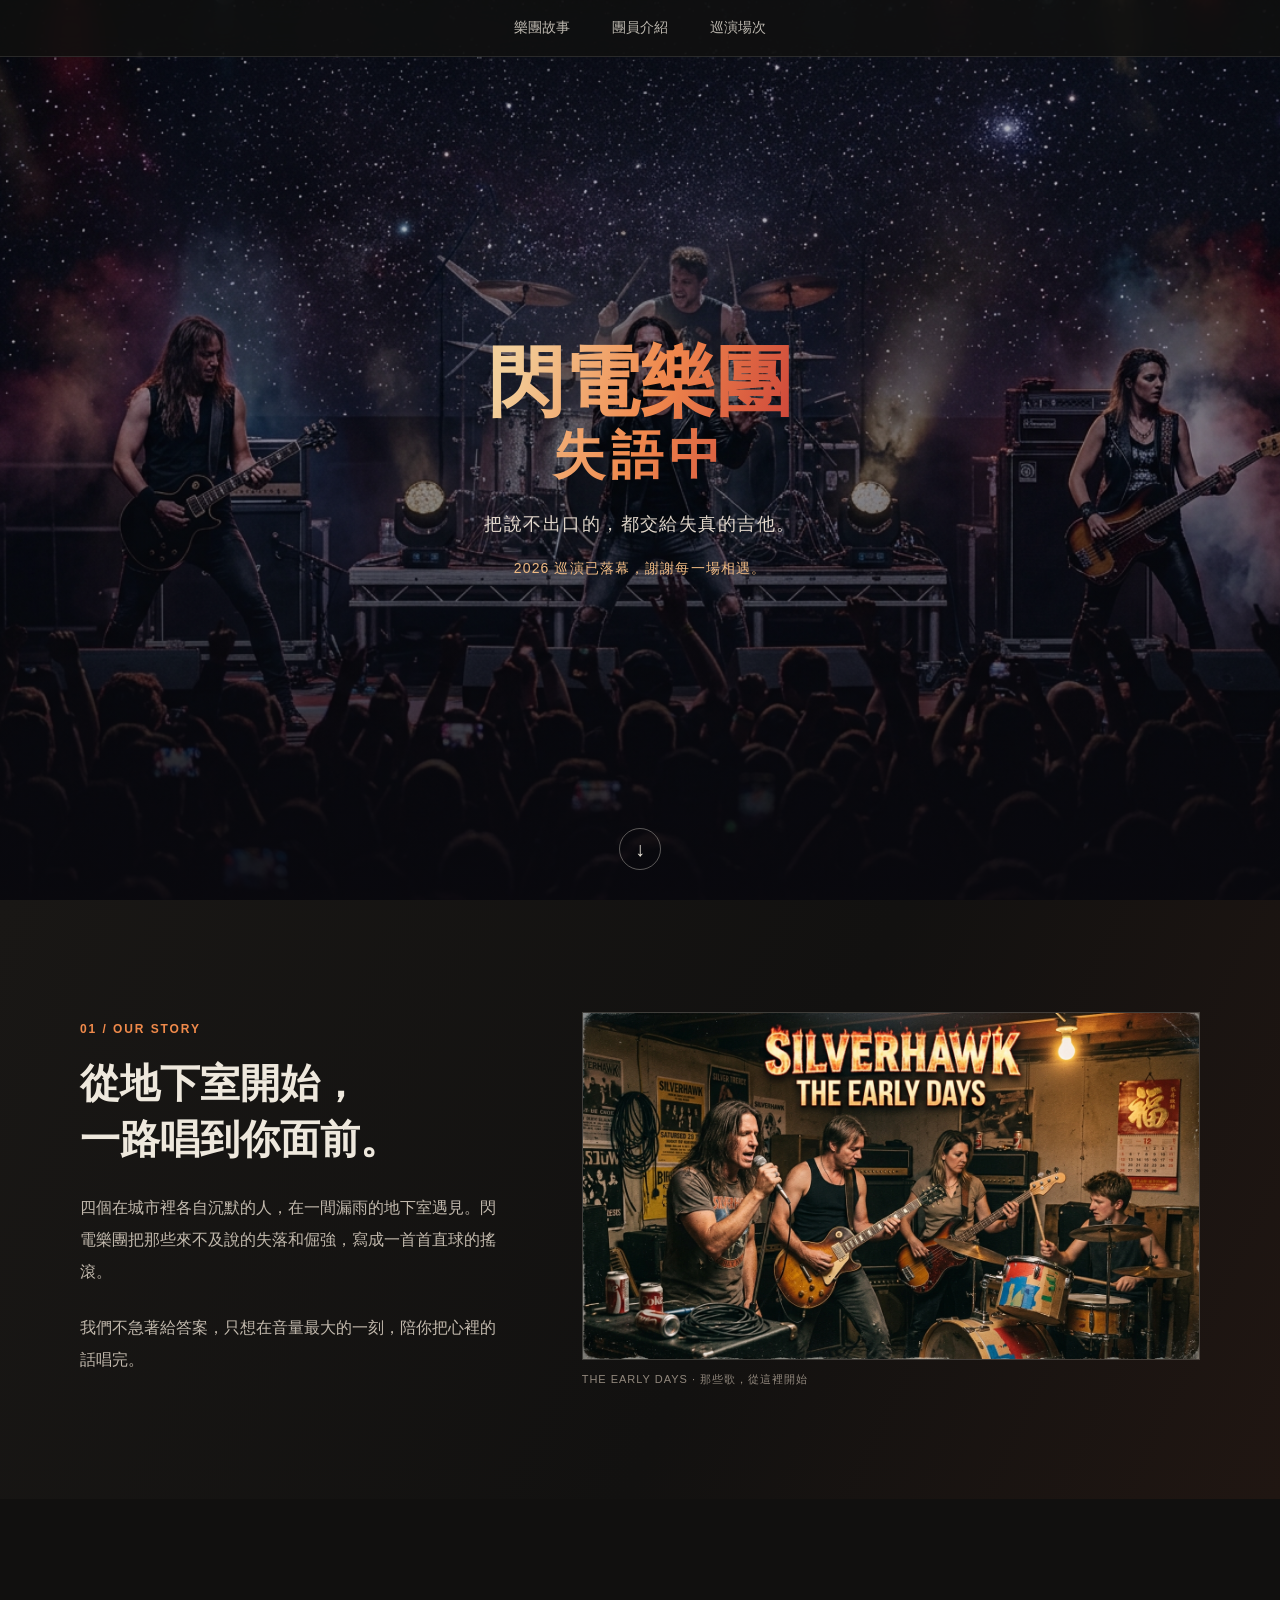
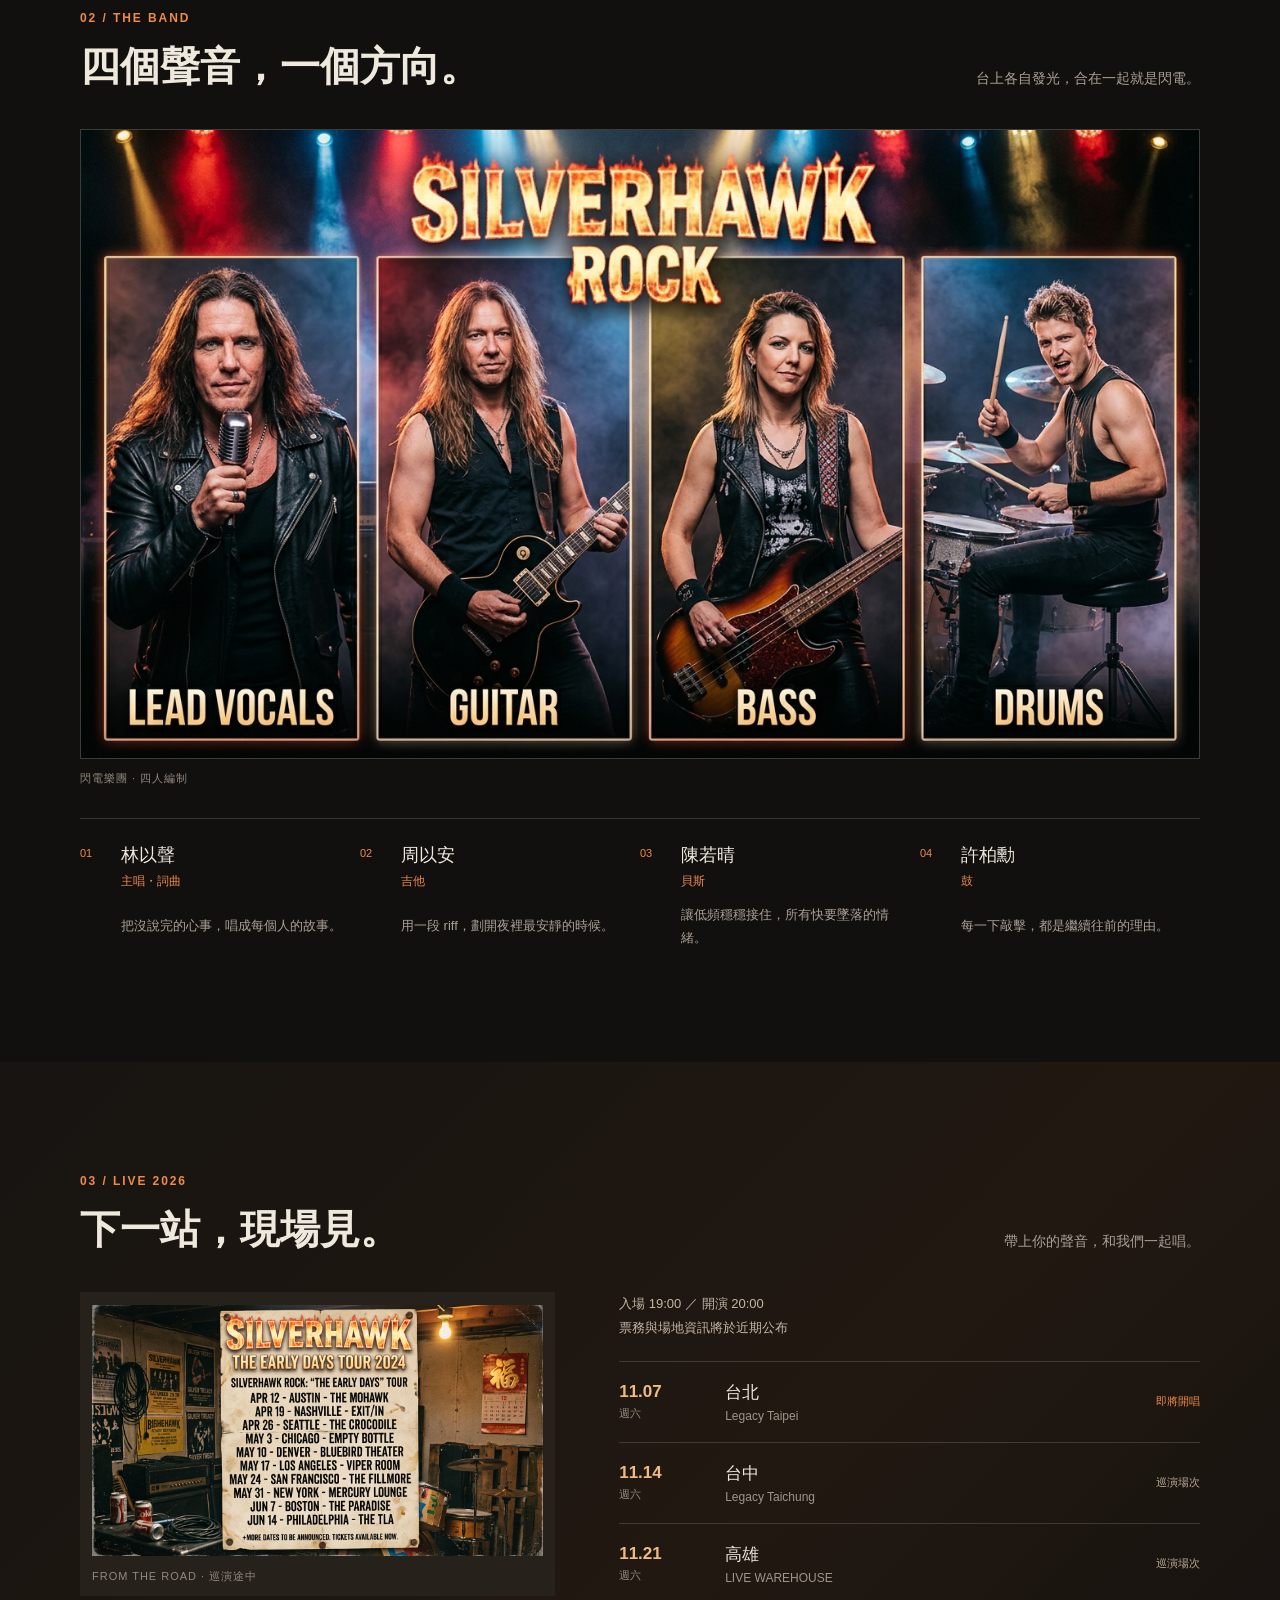
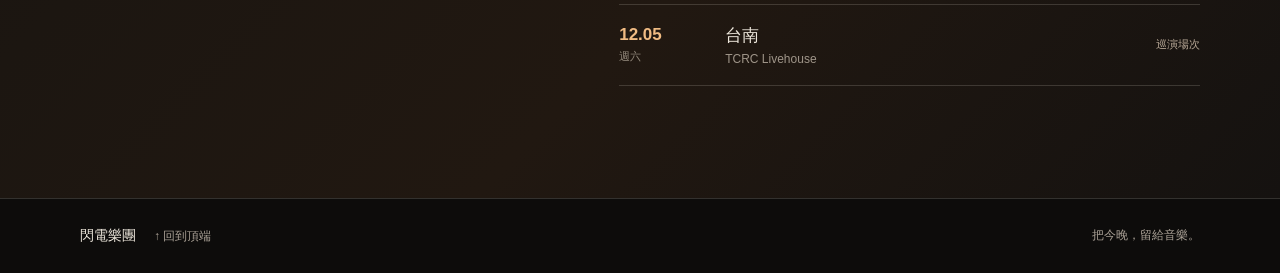
==== index.html @ b7817506 "newtest" ====
<!DOCTYPE html>
<html lang="zh-Hant">
<head>
    <meta charset="UTF-8">
    <meta name="viewport" content="width=device-width, initial-scale=1.0">
    <meta name="theme-color" content="#11100f">
    <meta name="description" content="閃電樂團，讓每一道失真的吉他聲，都成為不想沉默的理由。查看樂團故事、團員介紹與 2026 巡演場次。">
    <link rel="stylesheet" href="style.css">
    <title>閃電樂團</title>
</head>
<body>
    <header class="hero" id="top">
        <div class="hero__title"><h1>閃電樂團<span>失語中</span></h1></div>
        <nav class="site-nav" aria-label="主要導覽">
            <a href="#story">樂團故事</a>
            <a href="#members">團員介紹</a>
            <a href="#tour">巡演場次</a>
        </nav>
        <p class="hero__tagline">把說不出口的，都交給失真的吉他。</p>
        <p class="countdown" id="倒數" aria-live="polite"></p>
        <a class="hero__scroll" href="#story" aria-label="往下探索樂團故事">↓</a>
    </header>

    <main>
        <section class="content-section story-section" id="story" aria-labelledby="story-title">
            <div class="section-inner story-layout">
                <div class="section-copy">
                    <p class="eyebrow">01 / OUR STORY</p>
                    <h2 id="story-title">從地下室開始，<br>一路唱到你面前。</h2>
                    <p>四個在城市裡各自沉默的人，在一間漏雨的地下室遇見。閃電樂團把那些來不及說的失落和倔強，寫成一首首直球的搖滾。</p>
                    <p>我們不急著給答案，只想在音量最大的一刻，陪你把心裡的話唱完。</p>
                </div>
                <figure class="story-photo">
                    <img src="story.jpeg" alt="閃電樂團在地下室排練室裡一同演奏" width="1360" height="768" loading="lazy" decoding="async">
                    <figcaption>THE EARLY DAYS · 那些歌，從這裡開始</figcaption>
                </figure>
            </div>
        </section>

        <section class="content-section members-section" id="members" aria-labelledby="members-title">
            <div class="section-inner">
                <div class="section-heading">
                    <div>
                        <p class="eyebrow">02 / THE BAND</p>
                        <h2 id="members-title">四個聲音，一個方向。</h2>
                    </div>
                    <p>台上各自發光，合在一起就是閃電。</p>
                </div>
                <figure class="members-photo">
                    <img src="intro.jpeg" alt="閃電樂團主唱、吉他手、貝斯手與鼓手" width="1360" height="768" loading="lazy" decoding="async">
                    <figcaption>閃電樂團 · 四人編制</figcaption>
                </figure>
                <div class="member-list">
                    <article class="member">
                        <span class="member__number">01</span>
                        <div><h3>林以聲</h3><p>主唱・詞曲</p></div>
                        <p class="member__note">把沒說完的心事，唱成每個人的故事。</p>
                    </article>
                    <article class="member">
                        <span class="member__number">02</span>
                        <div><h3>周以安</h3><p>吉他</p></div>
                        <p class="member__note">用一段 riff，劃開夜裡最安靜的時候。</p>
                    </article>
                    <article class="member">
                        <span class="member__number">03</span>
                        <div><h3>陳若晴</h3><p>貝斯</p></div>
                        <p class="member__note">讓低頻穩穩接住，所有快要墜落的情緒。</p>
                    </article>
                    <article class="member">
                        <span class="member__number">04</span>
                        <div><h3>許柏勳</h3><p>鼓</p></div>
                        <p class="member__note">每一下敲擊，都是繼續往前的理由。</p>
                    </article>
                </div>
            </div>
        </section>

        <section class="content-section tour-section" id="tour" aria-labelledby="tour-title">
            <div class="section-inner">
                <div class="section-heading">
                    <div>
                        <p class="eyebrow">03 / LIVE 2026</p>
                        <h2 id="tour-title">下一站，現場見。</h2>
                    </div>
                    <p>帶上你的聲音，和我們一起唱。</p>
                </div>
                <div class="tour-layout">
                    <figure class="tour-poster">
                        <img src="tour.jpeg" alt="閃電樂團早期巡演海報，記錄樂團的現場演出旅程" width="1360" height="768" loading="lazy" decoding="async">
                        <figcaption>FROM THE ROAD · 巡演途中</figcaption>
                    </figure>
                    <div class="tour-details">
                        <p class="tour-note">入場 19:00 ／ 開演 20:00<br>票務與場地資訊將於近期公布</p>
                        <ol class="tour-list">
                            <li><time datetime="2026-11-07">11.07 <span>週六</span></time><div><h3>台北</h3><p>Legacy Taipei</p></div><span class="tour-list__status">即將開唱</span></li>
                            <li><time datetime="2026-11-14">11.14 <span>週六</span></time><div><h3>台中</h3><p>Legacy Taichung</p></div><span class="tour-list__status">巡演場次</span></li>
                            <li><time datetime="2026-11-21">11.21 <span>週六</span></time><div><h3>高雄</h3><p>LIVE WAREHOUSE</p></div><span class="tour-list__status">巡演場次</span></li>
                            <li><time datetime="2026-12-05">12.05 <span>週六</span></time><div><h3>台南</h3><p>TCRC Livehouse</p></div><span class="tour-list__status">巡演場次</span></li>
                        </ol>
                    </div>
                </div>
            </div>
        </section>
    </main>

    <footer class="site-footer">
        <a href="#top">閃電樂團 <span>↑ 回到頂端</span></a>
        <p>把今晚，留給音樂。</p>
    </footer>
    <script src="script.js"></script>
</body>
</html>
---- style.css ----
:root {
    color-scheme: dark;
    --ink: #11100f;
    --paper: #eee8dd;
    --muted: #aaa196;
    --ember: #f08a4b;
    --line: rgba(238, 232, 221, 0.17);
}

* {
    box-sizing: border-box;
}

html {
    scroll-behavior: smooth;
    scroll-padding-top: 88px;
}

body {
    margin: 0;
    background: var(--ink);
    color: var(--paper);
    font-family: "Avenir Next", "PingFang TC", "Microsoft JhengHei", sans-serif;
    -webkit-font-smoothing: antialiased;
}

a {
    color: inherit;
}

.hero {
    position: relative;
    display: flex;
    min-height: 100vh;
    min-height: 100svh;
    flex-direction: column;
    align-items: center;
    justify-content: center;
    padding: 120px 24px 100px;
    overflow: hidden;
    text-align: center;
    background-color: #17131b;
    background-image: linear-gradient(180deg, rgba(10, 9, 14, 0.28), rgba(10, 9, 14, 0.3) 48%, rgba(10, 9, 14, 0.86)), url("bg.jpeg");
    background-position: center;
    background-size: cover;
}

.hero__title {
    background: linear-gradient(110deg, #f2cf9b 8%, #f0894d 52%, #c93d37 100%);
    background-clip: text;
    -webkit-background-clip: text;
    color: transparent;
    filter: drop-shadow(0 5px 24px rgba(0, 0, 0, 0.54));
}

.hero h1 {
    margin: 0;
    font-family: Georgia, "Noto Serif TC", serif;
    font-size: 76px;
    font-weight: 700;
    line-height: 1.15;
}

.hero h1 span {
    display: block;
    font-size: 0.68em;
    letter-spacing: 0.12em;
}

.site-nav {
    position: fixed;
    z-index: 10;
    top: 0;
    left: 0;
    display: flex;
    width: 100%;
    justify-content: center;
    gap: 42px;
    padding: 19px 24px;
    border-bottom: 1px solid rgba(238, 232, 221, 0.12);
    background: rgba(17, 16, 15, 0.82);
    backdrop-filter: blur(14px);
}

.site-nav a {
    color: rgba(238, 232, 221, 0.78);
    font-size: 14px;
    text-decoration: none;
    transition: color 180ms ease;
}

.site-nav a:hover,
.site-nav a:focus-visible {
    color: var(--ember);
}

.hero__tagline {
    margin: 27px 0 0;
    color: rgba(248, 237, 223, 0.9);
    font-size: 18px;
    letter-spacing: 0.08em;
}

.countdown {
    min-height: 1.5em;
    margin: 24px 0 0;
    color: #f0bb83;
    font-size: 14px;
    letter-spacing: 0.08em;
}

.hero__scroll {
    position: absolute;
    bottom: 30px;
    display: grid;
    width: 42px;
    height: 42px;
    place-items: center;
    border: 1px solid rgba(238, 232, 221, 0.36);
    border-radius: 50%;
    color: var(--paper);
    font-size: 20px;
    text-decoration: none;
    transition: border-color 180ms ease, transform 180ms ease;
}

.hero__scroll:hover {
    transform: translateY(3px);
    border-color: var(--ember);
}

.content-section {
    padding: 112px 32px;
    scroll-margin-top: 0;
}

.section-inner {
    width: min(1120px, 100%);
    margin: 0 auto;
}

.story-section {
    background: linear-gradient(115deg, #191715 0%, #121110 58%, #201612 100%);
}

.story-layout {
    display: grid;
    grid-template-columns: 0.82fr 1.18fr;
    align-items: center;
    gap: 72px;
}

.eyebrow {
    margin: 0 0 20px;
    color: var(--ember);
    font-size: 12px;
    font-weight: 600;
    letter-spacing: 0.16em;
}

.section-copy h2,
.section-heading h2 {
    margin: 0;
    font-family: Georgia, "Noto Serif TC", serif;
    font-size: 40px;
    font-weight: 600;
    line-height: 1.4;
}

.section-copy > p:not(.eyebrow) {
    max-width: 440px;
    margin: 24px 0 0;
    color: #c2b9ad;
    font-size: 16px;
    line-height: 2;
}

figure {
    margin: 0;
}

.story-photo img,
.members-photo img,
.tour-poster img {
    display: block;
    width: 100%;
    height: auto;
    aspect-ratio: 16 / 9;
    object-fit: cover;
}

.story-photo img,
.members-photo img {
    border: 1px solid rgba(238, 232, 221, 0.2);
}

figcaption {
    margin-top: 12px;
    color: #92887d;
    font-size: 11px;
    letter-spacing: 0.09em;
}

.members-section {
    background: #11100f;
}

.section-heading {
    display: flex;
    align-items: end;
    justify-content: space-between;
    gap: 32px;
    margin-bottom: 34px;
}

.section-heading .eyebrow {
    margin-bottom: 14px;
}

.section-heading > p {
    margin: 0 0 7px;
    color: var(--muted);
    font-size: 14px;
}

.members-photo img {
    object-position: center 43%;
}

.member-list {
    display: grid;
    grid-template-columns: repeat(4, minmax(0, 1fr));
    margin-top: 32px;
    border-top: 1px solid var(--line);
}

.member {
    display: grid;
    grid-template-columns: 28px 1fr;
    column-gap: 13px;
    padding: 24px 18px 0 0;
}

.member__number {
    padding-top: 4px;
    color: var(--ember);
    font-size: 11px;
}

.member h3,
.member p {
    margin: 0;
}

.member h3 {
    font-size: 18px;
    font-weight: 500;
}

.member div > p {
    margin-top: 6px;
    color: var(--ember);
    font-size: 12px;
}

.member .member__note {
    grid-column: 2;
    margin-top: 13px;
    color: var(--muted);
    font-size: 13px;
    line-height: 1.8;
}

.tour-section {
    background: linear-gradient(135deg, #171411, #211811 60%, #151210);
}

.tour-layout {
    display: grid;
    grid-template-columns: 0.9fr 1.1fr;
    align-items: start;
    gap: 64px;
}

.tour-poster {
    padding: 12px;
    background: #27211b;
}

.tour-poster img {
    object-fit: contain;
}

.tour-note {
    margin: 0;
    padding: 0 0 20px;
    border-bottom: 1px solid var(--line);
    color: #c4b7a8;
    font-size: 13px;
    line-height: 1.9;
}

.tour-list {
    margin: 0;
    padding: 0;
    list-style: none;
}

.tour-list li {
    display: grid;
    grid-template-columns: 90px 1fr auto;
    align-items: center;
    gap: 16px;
    padding: 19px 0;
    border-bottom: 1px solid var(--line);
}

.tour-list time {
    color: #f0bb83;
    font-size: 17px;
    font-weight: 600;
    font-variant-numeric: tabular-nums;
}

.tour-list time span {
    display: block;
    margin-top: 4px;
    color: #948a7d;
    font-size: 11px;
    font-weight: 400;
}

.tour-list h3,
.tour-list p {
    margin: 0;
}

.tour-list h3 {
    font-size: 17px;
    font-weight: 500;
}

.tour-list div p {
    margin-top: 5px;
    color: #9f9589;
    font-size: 12px;
}

.tour-list__status {
    color: #baaa98;
    font-size: 11px;
    white-space: nowrap;
}

.tour-list li:first-child .tour-list__status {
    color: var(--ember);
}

.site-footer {
    display: flex;
    align-items: center;
    justify-content: space-between;
    padding: 28px max(32px, calc((100% - 1120px) / 2));
    border-top: 1px solid var(--line);
    background: #0d0c0b;
}

.site-footer a {
    font-size: 14px;
    text-decoration: none;
}

.site-footer a span,
.site-footer p {
    color: var(--muted);
    font-size: 12px;
}

.site-footer a span {
    margin-left: 14px;
}

.site-footer p {
    margin: 0;
}

@media (max-width: 760px) {
    .hero h1 {
        font-size: 52px;
    }

    .site-nav {
        gap: 0;
        justify-content: space-around;
        padding: 16px 10px;
    }

    .site-nav a {
        font-size: 13px;
    }

    .hero__tagline {
        font-size: 15px;
        letter-spacing: 0.03em;
    }

    .content-section {
        padding: 76px 22px;
    }

    .story-layout,
    .tour-layout {
        grid-template-columns: 1fr;
        gap: 34px;
    }

    .section-copy h2,
    .section-heading h2 {
        font-size: 32px;
    }

    .section-heading {
        display: block;
    }

    .section-heading > p {
        margin-top: 15px;
    }

    .member-list {
        grid-template-columns: repeat(2, minmax(0, 1fr));
        row-gap: 8px;
    }

    .member {
        padding: 20px 12px 8px 0;
    }

    .tour-layout {
        gap: 28px;
    }

    .site-footer {
        padding: 24px 22px;
    }
}

@media (max-width: 420px) {
    .hero h1 {
        font-size: 42px;
    }

    .tour-list li {
        grid-template-columns: 72px 1fr;
        gap: 12px;
    }

    .tour-list__status {
        grid-column: 2;
        margin-top: -8px;
    }
}

@media (prefers-reduced-motion: reduce) {
    html {
        scroll-behavior: auto;
    }

    *,
    *::before,
    *::after {
        transition-duration: 0.01ms !important;
    }
}
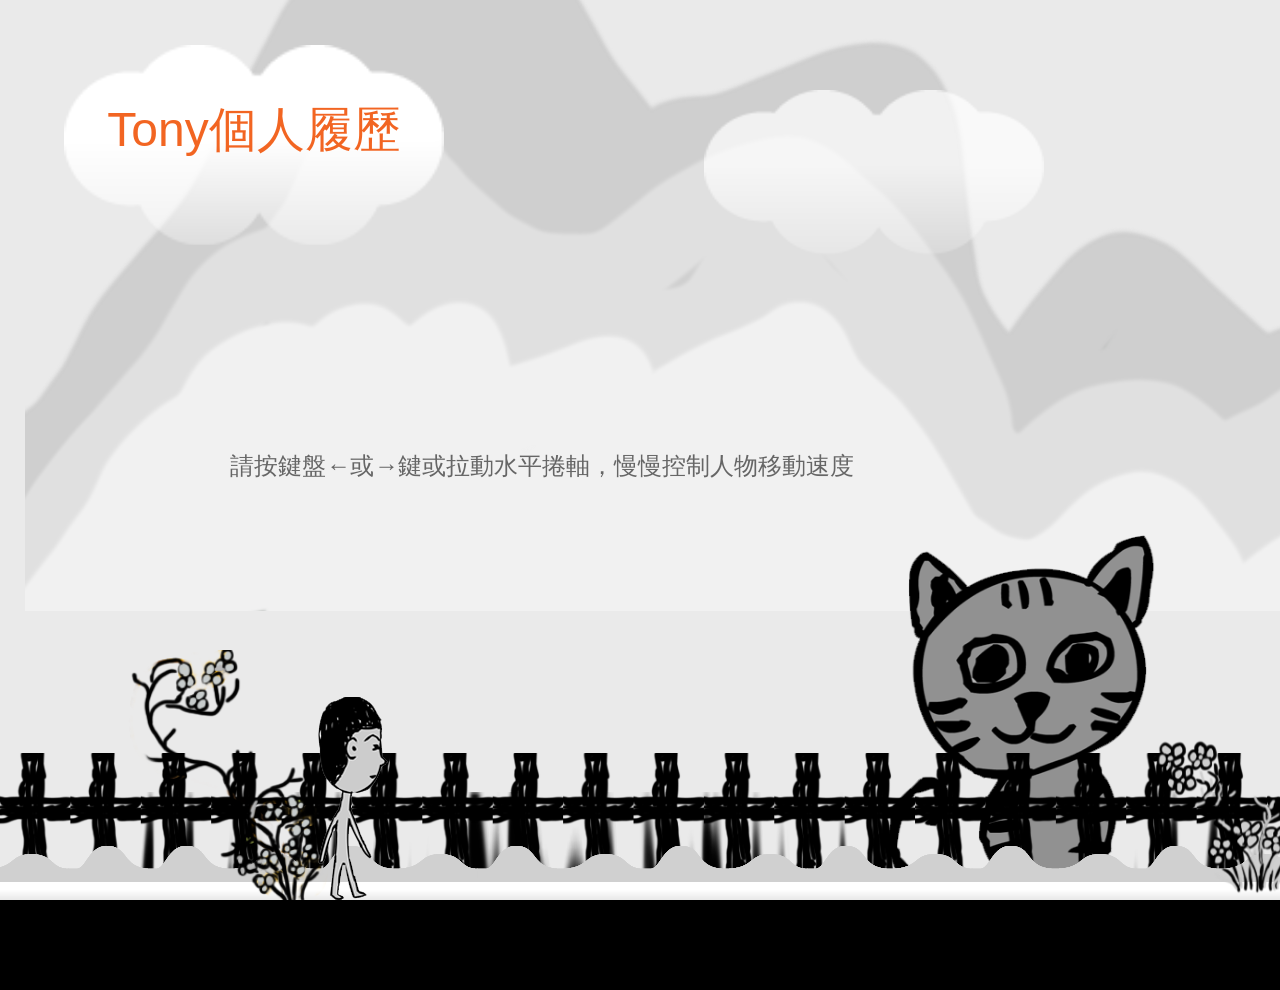
==== commit 0cf6c1e8: "update" ====
--- a/index.html
+++ b/index.html
@@ -1,112 +1,416 @@
-<!DOCTYPE html>
-<html lang="zh-Hant">
+<!DOCTYPE html PUBLIC "-//W3C//DTD XHTML 1.0 Transitional//EN" "http://www.w3.org/TR/xhtml1/DTD/xhtml1-transitional.dtd">
+<html xmlns="http://www.w3.org/1999/xhtml">
 <head>
-    <meta charset="UTF-8">
-    <meta name="viewport" content="width=device-width, initial-scale=1.0">
-    <meta name="theme-color" content="#11100f">
-    <meta name="description" content="閃電樂團，讓每一道失真的吉他聲，都成為不想沉默的理由。查看樂團故事、團員介紹與 2026 巡演場次。">
-    <link rel="stylesheet" href="style.css">
-    <title>閃電樂團</title>
+<meta content="text/html; charset=UTF-8" http-equiv="Content-Type"/>
+<title>3cat</title>
+
+<!-- 先重置css設定後，再載入自設定的css，排版效率才會提升 -->
+<link href="Reset.css" rel="stylesheet"  >
+<link href="style.css" rel="stylesheet"  >
 </head>
-<body>
-    <header class="hero" id="top">
-        <div class="hero__title"><h1>閃電樂團<span>失語中</span></h1></div>
-        <nav class="site-nav" aria-label="主要導覽">
-            <a href="#story">樂團故事</a>
-            <a href="#members">團員介紹</a>
-            <a href="#tour">巡演場次</a>
-        </nav>
-        <p class="hero__tagline">把說不出口的，都交給失真的吉他。</p>
-        <p class="countdown" id="倒數" aria-live="polite"></p>
-        <a class="hero__scroll" href="#story" aria-label="往下探索樂團故事">↓</a>
-    </header>
-
-    <main>
-        <section class="content-section story-section" id="story" aria-labelledby="story-title">
-            <div class="section-inner story-layout">
-                <div class="section-copy">
-                    <p class="eyebrow">01 / OUR STORY</p>
-                    <h2 id="story-title">從地下室開始，<br>一路唱到你面前。</h2>
-                    <p>四個在城市裡各自沉默的人，在一間漏雨的地下室遇見。閃電樂團把那些來不及說的失落和倔強，寫成一首首直球的搖滾。</p>
-                    <p>我們不急著給答案，只想在音量最大的一刻，陪你把心裡的話唱完。</p>
-                </div>
-                <figure class="story-photo">
-                    <img src="story.jpeg" alt="閃電樂團在地下室排練室裡一同演奏" width="1360" height="768" loading="lazy" decoding="async">
-                    <figcaption>THE EARLY DAYS · 那些歌，從這裡開始</figcaption>
-                </figure>
-            </div>
-        </section>
-
-        <section class="content-section members-section" id="members" aria-labelledby="members-title">
-            <div class="section-inner">
-                <div class="section-heading">
-                    <div>
-                        <p class="eyebrow">02 / THE BAND</p>
-                        <h2 id="members-title">四個聲音，一個方向。</h2>
-                    </div>
-                    <p>台上各自發光，合在一起就是閃電。</p>
-                </div>
-                <figure class="members-photo">
-                    <img src="intro.jpeg" alt="閃電樂團主唱、吉他手、貝斯手與鼓手" width="1360" height="768" loading="lazy" decoding="async">
-                    <figcaption>閃電樂團 · 四人編制</figcaption>
-                </figure>
-                <div class="member-list">
-                    <article class="member">
-                        <span class="member__number">01</span>
-                        <div><h3>林以聲</h3><p>主唱・詞曲</p></div>
-                        <p class="member__note">把沒說完的心事，唱成每個人的故事。</p>
-                    </article>
-                    <article class="member">
-                        <span class="member__number">02</span>
-                        <div><h3>周以安</h3><p>吉他</p></div>
-                        <p class="member__note">用一段 riff，劃開夜裡最安靜的時候。</p>
-                    </article>
-                    <article class="member">
-                        <span class="member__number">03</span>
-                        <div><h3>陳若晴</h3><p>貝斯</p></div>
-                        <p class="member__note">讓低頻穩穩接住，所有快要墜落的情緒。</p>
-                    </article>
-                    <article class="member">
-                        <span class="member__number">04</span>
-                        <div><h3>許柏勳</h3><p>鼓</p></div>
-                        <p class="member__note">每一下敲擊，都是繼續往前的理由。</p>
-                    </article>
-                </div>
-            </div>
-        </section>
-
-        <section class="content-section tour-section" id="tour" aria-labelledby="tour-title">
-            <div class="section-inner">
-                <div class="section-heading">
-                    <div>
-                        <p class="eyebrow">03 / LIVE 2026</p>
-                        <h2 id="tour-title">下一站，現場見。</h2>
-                    </div>
-                    <p>帶上你的聲音，和我們一起唱。</p>
-                </div>
-                <div class="tour-layout">
-                    <figure class="tour-poster">
-                        <img src="tour.jpeg" alt="閃電樂團早期巡演海報，記錄樂團的現場演出旅程" width="1360" height="768" loading="lazy" decoding="async">
-                        <figcaption>FROM THE ROAD · 巡演途中</figcaption>
-                    </figure>
-                    <div class="tour-details">
-                        <p class="tour-note">入場 19:00 ／ 開演 20:00<br>票務與場地資訊將於近期公布</p>
-                        <ol class="tour-list">
-                            <li><time datetime="2026-11-07">11.07 <span>週六</span></time><div><h3>台北</h3><p>Legacy Taipei</p></div><span class="tour-list__status">即將開唱</span></li>
-                            <li><time datetime="2026-11-14">11.14 <span>週六</span></time><div><h3>台中</h3><p>Legacy Taichung</p></div><span class="tour-list__status">巡演場次</span></li>
-                            <li><time datetime="2026-11-21">11.21 <span>週六</span></time><div><h3>高雄</h3><p>LIVE WAREHOUSE</p></div><span class="tour-list__status">巡演場次</span></li>
-                            <li><time datetime="2026-12-05">12.05 <span>週六</span></time><div><h3>台南</h3><p>TCRC Livehouse</p></div><span class="tour-list__status">巡演場次</span></li>
-                        </ol>
-                    </div>
-                </div>
-            </div>
-        </section>
-    </main>
-
-    <footer class="site-footer">
-        <a href="#top">閃電樂團 <span>↑ 回到頂端</span></a>
-        <p>把今晚，留給音樂。</p>
-    </footer>
-    <script src="script.js"></script>
+
+<body onmousewheel="return false;">
+<!-- 內容 -->
+<div id="content">
+
+	<!-- 圖層 -->
+	<div id="Floor">	
+		<!-- 底層 -->
+		<!-- 背景 -->
+		<div id="Bg"></div>
+		<div id="RainBow"></div>
+		
+		<!-- 恐龍 -->
+		<div id="Dinosaur"></div>
+		
+		<!-- 長頸鹿 -->
+		<div id="Giraffe">		
+			<!-- 信箱超連結 -->
+			<a id="Speak" href="mailto:tonykao@stust.edu.tw?subject=請輸入標題&body=請輸入內容"></a>
+		</div>
+		<!-- 底層 -->
+		<!-- 草1 -->
+		<div id="Grass1"></div>
+		
+		<!-- 草2 -->
+		<div id="Grass2"></div>
+		
+		<!-- 背景雲 -->
+		<div id="bg_Cloud">
+			<img id="bg_Cloud1" class="bg" src="image/Cloud.png" width="280px" height="162px" />
+			<img id="bg_Cloud2" class="bg" src="image/Cloud.png" width="340px" height="165px" />
+			<img id="bg_Cloud3" class="bg" src="image/Cloud.png" width="340px" height="165px" />
+			<img id="bg_Cloud4" class="bg" src="image/Cloud.png" width="300px" height="122px" />
+			<img id="bg_Cloud5" class="bg" src="image/Cloud.png" width="200px" height="132px" />
+			<img id="bg_Cloud6" class="bg" src="image/Cloud.png" width="340px" height="165px" />
+			<img id="bg_Cloud7" class="bg" src="image/Cloud.png" width="180px" height="112px" />
+			<img id="bg_Cloud8" class="bg" src="image/Cloud.png" width="240px" height="152px" />
+			<img id="bg_Cloud9" class="bg" src="image/Cloud.png" width="180px" height="112px" />
+			<img id="bg_Cloud10" class="bg" src="image/Cloud.png" width="340px" height="165px" />
+		</div>
+		
+		<!-- 中層 -->	
+		<!-- 柵欄1 -->
+		<div id="Fences1"></div>
+		
+		<!-- 柵欄2 -->
+		<div id="Fences2"></div>
+		
+		<!-- 地板1 -->
+		<div id="Floor1"></div>	
+
+		<!-- 地板2(小土撥) -->		
+		<div id="Floor2"></div>	
+		
+		<!-- 上層 -->
+		<!-- 內容4(操作提示) -->
+		<font size="5" color="#666666" id="content4">
+		請按鍵盤←或→鍵或拉動水平捲軸，慢慢控制人物移動速度
+		</font>
+		
+		<!-- 洞窟 -->
+		<div id="Cave"></div>
+		
+		<!-- 南瓜1 -->
+		<div id="Pumpkin1"></div>
+		
+		<!-- 南瓜2 -->
+		<div id="Pumpkin2"></div>
+	</div>
+	
+	<!-- 標題 -->
+	<div id="title">
+		<!-- 標題雲1 -->
+		<div class="Cloud" id="Cloud1">
+			<!-- 標題文字 -->
+			<font class="title" size="7" color="#F26522">Tony個人履歷</font>			
+		</div>
+		
+		<!-- 標題雲2 -->
+		<div class="Cloud" id="Cloud2">
+			<!-- 標題文字 -->
+			<font class="title" size="7" color="#F26522">專業能力</font>			
+		</div>
+		<!-- 內容1 -->
+		<font size="7" color="#F26522" id="content1">3D Maya</font>		
+		<!-- 內容2 -->
+		<font size="7" color="#F26522" id="content2">Blender</font>		
+		<!-- 內容3 -->
+		<font size="7" color="#F26522" id="content3">Unity</font>
+		
+		<!-- 標題雲3 -->
+		<div class="Cloud" id="Cloud3">
+			<!-- 標題文字 -->
+			<font class="title" size="7" color="#F26522">設計資歷</font>			
+		</div>
+		
+		<!-- 標題雲4 -->
+		<div class="Cloud" id="Cloud4">
+			<!-- 標題文字 -->
+			<font class="title" size="7" color="#F26522">作品集</font>			
+		</div>
+		
+		<!-- 標題雲5 -->
+		<div class="Cloud" id="Cloud5">
+			<!-- 標題文字 -->
+			<font class="title" size="7" color="#F26522">有興趣請聯繫我</font>			
+		</div>		
+	</div>
+	
+	<!-- 角色 -->
+	<div id="Character">
+		<!-- 主角 -->
+		<div id="Player"></div>
+		
+		<!-- 豬 -->
+		<div id="Pig"></div>
+		
+		<!-- 第一層蝙蝠 -->
+		<div id="Bat1" class="Bat1"></div>
+		<div id="Bat2" class="Bat2"></div>
+		<div id="Bat3" class="Bat3"></div>
+		<div id="Bat4" class="Bat2"></div>
+		
+		<!-- 第二層蝙蝠 -->
+		<div id="Bat5" class="Bat3"></div>
+		<div id="Bat6" class="Bat1"></div>
+		<div id="Bat7" class="Bat2"></div>
+		
+		<!-- 第三層蝙蝠 -->
+		<div id="Bat8" class="Bat2"></div>
+		<div id="Bat9" class="Bat3"></div>
+		<div id="Bat10" class="Bat1"></div>
+				
+		<!-- 飛豬1 -->
+		<a id="FlyPig1" href="https://neo-0402.github.io/cat/">
+			<!-- 飛豬文字 -->
+			<font id="FlyPigText" size="6" color="#F26522" >網頁設計</font>
+		</a>
+		
+		<!-- 飛豬2 -->
+		<a id="FlyPig2" href="#2">
+			<!-- 飛豬文字 -->
+			<font id="FlyPigText" size="6" color="#F26522" >遊戲設計</font>
+		</a>
+		
+		<!-- 飛豬3 -->
+		<a id="FlyPig3" href="#3">
+			<!-- 飛豬文字 -->
+			<font id="FlyPigText" size="6" color="#F26522">互動設計</font>
+		</a>
+		
+		<!-- 飛豬4 -->
+		<div id="FlyPig4"></div>
+		
+		<!-- 飛豬5 -->
+		<div id="FlyPig5"></div>
+		
+		<!-- 飛豬6 -->
+		<div id="FlyPig6"></div>
+		
+		<!-- 飛豬7 -->
+		<div id="FlyPig7"></div>
+		
+		<!-- 氣球1 -->
+		<a id="Balloon1" href="#1">
+			<!-- 氣球文字 -->
+			<font id="BalloonText" size="6" color="#F26522">互動</font>
+		</a>
+		
+		<!-- 氣球2 -->
+		<a id="Balloon2" href="#2">
+			<!-- 氣球文字 -->
+			<font id="BalloonText" size="6" color="#F26522">繪畫</font>
+		</a>
+		
+		<!-- 氣球3 -->
+		<a id="Balloon3" href="#3">
+			<!-- 氣球文字 -->
+			<font id="BalloonText" size="6" color="#F26522">網頁</font>
+		</a>
+		
+		<!-- 小鳥 -->
+		<div id="Bird"></div>
+	</div>
+</div>
+
+<!-- 引入jQuery插件 -->
+<script type="text/javascript" src="js/jquery-1.4.3.min.js"></script>
+
+<script type="text/javascript">
+//設定視差滾動速度差
+
+var strength1 = 50;
+var strength2 = 200;
+var strength3 = 500;
+
+//取得視窗寬度跟高度
+var ScreenWidth = $(window).width();
+var ScreenHeight = $(window).height();
+
+//取得視窗長寬比
+var Screen = ScreenWidth / ScreenHeight;
+
+//水平軸
+var currentScroll;
+
+//當捲軸滾動時
+$(window).scroll(function()
+{  	
+	//取得水平軸位置
+    currentScroll = $(this).scrollLeft();
+	
+	//橫向視差滾動 
+	//當前水平軸位置 - (當前視窗寬度 / 2) = 背景滾動值
+    var pageX = currentScroll - ($(window).width() / 2); 
+	
+	//1 * 背景滾動值 * 1(1由前向後,-1由後向前) = 滾動方向	
+    var newvalueX = 1* pageX * 1;	
+	
+	//設定該標籤的CSS background-position 背景位置值 來移動背景產生視差滾動的效果
+    $('.bg').css("background-position", (strength1 / $(window).width() * newvalueX * -1)+"px "+"0px");
+	
+	$('#RainBow').css("background-repeat","no-repeat");
+	$('#RainBow').css("background-position", (strength1 / $(window).width() * newvalueX * -1)+"px "+"0px");		
+    $('#Grass1').css("background-position", (strength2 / $(window).width() * newvalueX * -1)+"px "+"0px");
+	$('#Grass2').css("background-position", (strength2 / $(window).width() * newvalueX * -1)+"px "+"0px");	
+    $('#Floor2').css("background-position", (strength3 / $(window).width() * newvalueX * -1)+"px "+"0px");
+	
+	//當長寬比是寬螢幕1.7比時
+	if(Screen > 1.7)
+	{
+		//調整背景寬度
+		$('#bg').css("width", "506%");
+		$('#Floor2').css("width", "506%");
+		$('#Grass1').css("width", "502%");
+		$('#Grass2').css("width", "502%");
+	}	
+});
+</script >
+
+<script type="text/javascript">
+//當前視窗寬度 / 7(排版的當前視窗寬1280px / 當時固定的觸發像素位置182px = 7)= 第一個觸發點
+var ActionPoint1 = ScreenWidth / 7;
+
+//當前視窗寬度 / 1.25 = 第二個觸發點
+var ActionPoint2 = ScreenWidth / 1.25;
+
+//當前視窗寬度 / 0.315 = 第三個觸發點
+var ActionPoint3 = ScreenWidth / 0.315;
+
+//當前視窗寬度 / 0.25 = 第四個觸發點
+var ActionPoint4 = ScreenWidth / 0.25;
+
+//當前視窗寬度 / 0.19 = 第五個觸發點
+var ActionPoint5 = ScreenWidth / 0.19;
+
+//當前視窗高度 / 2.50 = 跳躍起跳最高點高度
+var JumpUp = ScreenHeight / 2.50;
+
+//當前視窗高度 / 1.25 = 跳躍降落最低點高度
+var JumpDown = ScreenHeight / 1.25;	
+
+//舊水平捲軸位置
+var previousScroll  = 0;
+
+//時間計時
+var timer;
+
+//豬跳躍狀態
+var PigJump = 0;
+
+//當捲軸滾動時
+$(window).scroll(function(){  
+	
+	//取得視窗寬度跟高度
+	ScreenWidth = $(window).width();
+	ScreenHeight = $(window).height();
+	
+	//當前視窗寬度 / 7(排版的當前視窗寬1280px / 當時固定的觸發像素位置182px = 7)= 第一個觸發點
+	ActionPoint1 = ScreenWidth / 7;
+	
+	//當前視窗寬度 / 1.25 = 第二個觸發點
+	ActionPoint2 = ScreenWidth / 1.25;
+	
+	//當前視窗寬度 / 0.315 = 第三個觸發點
+	ActionPoint3 = ScreenWidth / 0.315;
+	
+	//當前視窗寬度 / 0.25 = 第四個觸發點
+	ActionPoint4 = ScreenWidth / 0.25;
+	
+	//當前視窗寬度 / 0.19 = 第五個觸發點
+	ActionPoint5 = ScreenWidth / 0.19;
+	
+	//當前視窗高度 / 1.25 = 跳躍起跳最高點高度
+	JumpUp = ScreenHeight / 3.31;
+	
+	//當前視窗高度 / 1.25 = 跳躍降落最低點高度
+	JumpDown = 0;
+	
+	//取得水平軸位置
+	currentScroll = $(this).scrollLeft();
+	
+	//豬播放走路動畫
+	$("#Pig").css('webkitAnimationName', 'PigWalk');
+	
+	//判斷水平軸向右捲動
+	if(currentScroll > previousScroll)
+	{		
+		//人物向右走
+		$("#Player").css('webkitAnimationName', 'RWalk');	
+		
+		//只要每過完250毫秒就執行funtion idel
+		clearTimeout(timer);		
+		timer = setTimeout(idel , 250); 					
+	}
+	
+	//判斷水平軸向左捲動
+	else if(currentScroll < previousScroll)
+	{
+		//人物向右走
+		$("#Player").css('webkitAnimationName', 'LWalk');
+			
+		//只要每過完250毫秒就執行funtion idel
+		clearTimeout(timer);		
+		timer = setTimeout(idel , 250); 		
+	}
+	
+	//當水平軸捲動到第一個觸發點
+	if(currentScroll > ActionPoint1)
+	{					
+		//判斷豬是否跳躍過第一次
+		if(PigJump == 0)
+		{			
+			//隊列動畫實現跳躍一次
+			$("#Pig").animate({bottom:"250px"});
+			$("#Pig").animate({bottom:"0px"});
+			PigJump = 1;
+		}		
+	}
+	
+	//當水平軸還沒捲動到第一個觸發點
+	else if(currentScroll < ActionPoint1)
+	{
+		//把豬的跳躍狀態恢復為0
+		PigJump = 0;
+	}
+	
+	//當水平軸捲動到第二個觸發點
+	if(currentScroll >= ActionPoint2)
+	{				
+		//同時飛出蝙蝠
+		$("#Bat1").animate({top:"40%",left:"140%"}, 3500);
+		$("#Bat2").animate({top:"40%",left:"155%"}, 3500);
+		$("#Bat3").animate({top:"40%",left:"170%"}, 4000);
+		$("#Bat4").animate({top:"40%",left:"185%"}, 5000);
+		$("#Bat5").animate({top:"57%",left:"140%"}, 3500);
+		$("#Bat6").animate({top:"57%",left:"155%"}, 4000);
+		$("#Bat7").animate({top:"57%",left:"170%"}, 5000);
+		$("#Bat8").animate({top:"75%",left:"140%"}, 3500);
+		$("#Bat9").animate({top:"75%",left:"155%"}, 4000);
+		$("#Bat10").animate({top:"75%",left:"170%"}, 5000);		
+	}
+	
+	//當水平軸捲動到第三個觸發點
+	if(currentScroll > ActionPoint3)
+	{		
+		//判斷豬是否跳躍過第二次
+		if(PigJump == 1)
+		{			
+			//隊列動畫實現跳躍一次
+			$("#Pig").animate({bottom:JumpUp});
+			$("#Pig").animate({bottom:JumpDown});
+			PigJump = 2;
+		}		
+	}
+	
+	//當水平軸還沒捲動到第三個觸發點，而且水平軸已經捲動過第一個觸發點
+	else if(currentScroll < ActionPoint3 && currentScroll > ActionPoint1)
+	{
+		//把豬的跳躍狀態恢復為1
+		PigJump = 1;
+	}
+	
+	//當水平軸已經捲動過第四個觸發點，而且水平軸還沒捲動超過第五個觸發點
+	if (currentScroll > ActionPoint4 && currentScroll < ActionPoint5)
+	{
+		$("#Speak").animate({height:"150px"}, 2000);
+	}
+	
+	//遞回現在水平軸捲動位置 給 舊水平軸捲動位置
+	previousScroll = currentScroll;     
+}); 
+
+//當沒有捲動的時候 
+var idel = function () 
+{        	
+	//玩家動畫取消播放
+	$("#Player").css('webkitAnimationName', '');
+	
+	//豬動畫取消播放
+	$("#Pig").css('webkitAnimationName', '');	 
+};  
+</script>
+
 </body>
-</html>+</html>
--- a/style.css
+++ b/style.css
@@ -1,474 +1,1097 @@
-:root {
-    color-scheme: dark;
-    --ink: #11100f;
-    --paper: #eee8dd;
-    --muted: #aaa196;
-    --ember: #f08a4b;
-    --line: rgba(238, 232, 221, 0.17);
-}
-
-* {
-    box-sizing: border-box;
-}
-
-html {
-    scroll-behavior: smooth;
-    scroll-padding-top: 88px;
-}
-
+#RainBow{
+	opacity:0.5;
+	position:absolute;
+	width:350%;
+	height:120%;
+	background: url(image/bg_Rainbow.png);
+	background-size:100%;
+	background-repeat:no-repeat; 
+	left:0%;
+	bottom:-10%;/*84%*/
+	z-index:0;	  
+}
+/* 設定body */
 body {
+	/*
+	overflow-Y右邊垂直捲軸 設為hidden隱藏
+	background-color背景底色 設為#000黑色
+	font-family網頁字型 設為Microsoft JhengHei, Arial 微軟正黑體,Arial
+	*/	
+	overflow-Y:hidden;
+    background-color: #000;
+    text-align: center;    
+    font-family: Microsoft JhengHei, Arial;    
+}
+
+/* 設定內容顯示區域 */
+#content {
+	/*
+	min-height最小高度 設為100%
+	list-style清單風格 設為none不顯示
+	margin邊界 設為0
+	padding展開設定為0
+	white-space段落文本 設為nowrap 不斷行	
+	*/
+    min-height: 100%;	
+	list-style: none;     
     margin: 0;
-    background: var(--ink);
-    color: var(--paper);
-    font-family: "Avenir Next", "PingFang TC", "Microsoft JhengHei", sans-serif;
-    -webkit-font-smoothing: antialiased;
-}
-
-a {
-    color: inherit;
-}
-
-.hero {
-    position: relative;
-    display: flex;
-    min-height: 100vh;
-    min-height: 100svh;
-    flex-direction: column;
-    align-items: center;
-    justify-content: center;
-    padding: 120px 24px 100px;
-    overflow: hidden;
-    text-align: center;
-    background-color: #17131b;
-    background-image: linear-gradient(180deg, rgba(10, 9, 14, 0.28), rgba(10, 9, 14, 0.3) 48%, rgba(10, 9, 14, 0.86)), url("bg.jpeg");
-    background-position: center;
-    background-size: cover;
-}
-
-.hero__title {
-    background: linear-gradient(110deg, #f2cf9b 8%, #f0894d 52%, #c93d37 100%);
-    background-clip: text;
-    -webkit-background-clip: text;
-    color: transparent;
-    filter: drop-shadow(0 5px 24px rgba(0, 0, 0, 0.54));
-}
-
-.hero h1 {
-    margin: 0;
-    font-family: Georgia, "Noto Serif TC", serif;
-    font-size: 76px;
-    font-weight: 700;
-    line-height: 1.15;
-}
-
-.hero h1 span {
-    display: block;
-    font-size: 0.68em;
-    letter-spacing: 0.12em;
-}
-
-.site-nav {
-    position: fixed;
-    z-index: 10;
-    top: 0;
-    left: 0;
-    display: flex;
-    width: 100%;
-    justify-content: center;
-    gap: 42px;
-    padding: 19px 24px;
-    border-bottom: 1px solid rgba(238, 232, 221, 0.12);
-    background: rgba(17, 16, 15, 0.82);
-    backdrop-filter: blur(14px);
-}
-
-.site-nav a {
-    color: rgba(238, 232, 221, 0.78);
-    font-size: 14px;
-    text-decoration: none;
-    transition: color 180ms ease;
-}
-
-.site-nav a:hover,
-.site-nav a:focus-visible {
-    color: var(--ember);
-}
-
-.hero__tagline {
-    margin: 27px 0 0;
-    color: rgba(248, 237, 223, 0.9);
-    font-size: 18px;
-    letter-spacing: 0.08em;
-}
-
-.countdown {
-    min-height: 1.5em;
-    margin: 24px 0 0;
-    color: #f0bb83;
-    font-size: 14px;
-    letter-spacing: 0.08em;
-}
-
-.hero__scroll {
-    position: absolute;
-    bottom: 30px;
-    display: grid;
-    width: 42px;
-    height: 42px;
-    place-items: center;
-    border: 1px solid rgba(238, 232, 221, 0.36);
-    border-radius: 50%;
-    color: var(--paper);
-    font-size: 20px;
-    text-decoration: none;
-    transition: border-color 180ms ease, transform 180ms ease;
-}
-
-.hero__scroll:hover {
-    transform: translateY(3px);
-    border-color: var(--ember);
-}
-
-.content-section {
-    padding: 112px 32px;
-    scroll-margin-top: 0;
-}
-
-.section-inner {
-    width: min(1120px, 100%);
-    margin: 0 auto;
-}
-
-.story-section {
-    background: linear-gradient(115deg, #191715 0%, #121110 58%, #201612 100%);
-}
-
-.story-layout {
-    display: grid;
-    grid-template-columns: 0.82fr 1.18fr;
-    align-items: center;
-    gap: 72px;
-}
-
-.eyebrow {
-    margin: 0 0 20px;
-    color: var(--ember);
-    font-size: 12px;
-    font-weight: 600;
-    letter-spacing: 0.16em;
-}
-
-.section-copy h2,
-.section-heading h2 {
-    margin: 0;
-    font-family: Georgia, "Noto Serif TC", serif;
-    font-size: 40px;
-    font-weight: 600;
-    line-height: 1.4;
-}
-
-.section-copy > p:not(.eyebrow) {
-    max-width: 440px;
-    margin: 24px 0 0;
-    color: #c2b9ad;
-    font-size: 16px;
-    line-height: 2;
-}
-
-figure {
-    margin: 0;
-}
-
-.story-photo img,
-.members-photo img,
-.tour-poster img {
-    display: block;
-    width: 100%;
-    height: auto;
-    aspect-ratio: 16 / 9;
-    object-fit: cover;
-}
-
-.story-photo img,
-.members-photo img {
-    border: 1px solid rgba(238, 232, 221, 0.2);
-}
-
-figcaption {
-    margin-top: 12px;
-    color: #92887d;
-    font-size: 11px;
-    letter-spacing: 0.09em;
-}
-
-.members-section {
-    background: #11100f;
-}
-
-.section-heading {
-    display: flex;
-    align-items: end;
-    justify-content: space-between;
-    gap: 32px;
-    margin-bottom: 34px;
-}
-
-.section-heading .eyebrow {
-    margin-bottom: 14px;
-}
-
-.section-heading > p {
-    margin: 0 0 7px;
-    color: var(--muted);
-    font-size: 14px;
-}
-
-.members-photo img {
-    object-position: center 43%;
-}
-
-.member-list {
-    display: grid;
-    grid-template-columns: repeat(4, minmax(0, 1fr));
-    margin-top: 32px;
-    border-top: 1px solid var(--line);
-}
-
-.member {
-    display: grid;
-    grid-template-columns: 28px 1fr;
-    column-gap: 13px;
-    padding: 24px 18px 0 0;
-}
-
-.member__number {
-    padding-top: 4px;
-    color: var(--ember);
-    font-size: 11px;
-}
-
-.member h3,
-.member p {
-    margin: 0;
-}
-
-.member h3 {
-    font-size: 18px;
-    font-weight: 500;
-}
-
-.member div > p {
-    margin-top: 6px;
-    color: var(--ember);
-    font-size: 12px;
-}
-
-.member .member__note {
-    grid-column: 2;
-    margin-top: 13px;
-    color: var(--muted);
-    font-size: 13px;
-    line-height: 1.8;
-}
-
-.tour-section {
-    background: linear-gradient(135deg, #171411, #211811 60%, #151210);
-}
-
-.tour-layout {
-    display: grid;
-    grid-template-columns: 0.9fr 1.1fr;
-    align-items: start;
-    gap: 64px;
-}
-
-.tour-poster {
-    padding: 12px;
-    background: #27211b;
-}
-
-.tour-poster img {
-    object-fit: contain;
-}
-
-.tour-note {
-    margin: 0;
-    padding: 0 0 20px;
-    border-bottom: 1px solid var(--line);
-    color: #c4b7a8;
-    font-size: 13px;
-    line-height: 1.9;
-}
-
-.tour-list {
-    margin: 0;
-    padding: 0;
-    list-style: none;
-}
-
-.tour-list li {
-    display: grid;
-    grid-template-columns: 90px 1fr auto;
-    align-items: center;
-    gap: 16px;
-    padding: 19px 0;
-    border-bottom: 1px solid var(--line);
-}
-
-.tour-list time {
-    color: #f0bb83;
-    font-size: 17px;
-    font-weight: 600;
-    font-variant-numeric: tabular-nums;
-}
-
-.tour-list time span {
-    display: block;
-    margin-top: 4px;
-    color: #948a7d;
-    font-size: 11px;
-    font-weight: 400;
-}
-
-.tour-list h3,
-.tour-list p {
-    margin: 0;
-}
-
-.tour-list h3 {
-    font-size: 17px;
-    font-weight: 500;
-}
-
-.tour-list div p {
-    margin-top: 5px;
-    color: #9f9589;
-    font-size: 12px;
-}
-
-.tour-list__status {
-    color: #baaa98;
-    font-size: 11px;
-    white-space: nowrap;
-}
-
-.tour-list li:first-child .tour-list__status {
-    color: var(--ember);
-}
-
-.site-footer {
-    display: flex;
-    align-items: center;
-    justify-content: space-between;
-    padding: 28px max(32px, calc((100% - 1120px) / 2));
-    border-top: 1px solid var(--line);
-    background: #0d0c0b;
-}
-
-.site-footer a {
-    font-size: 14px;
-    text-decoration: none;
-}
-
-.site-footer a span,
-.site-footer p {
-    color: var(--muted);
-    font-size: 12px;
-}
-
-.site-footer a span {
-    margin-left: 14px;
-}
-
-.site-footer p {
-    margin: 0;
-}
-
-@media (max-width: 760px) {
-    .hero h1 {
-        font-size: 52px;
-    }
-
-    .site-nav {
-        gap: 0;
-        justify-content: space-around;
-        padding: 16px 10px;
-    }
-
-    .site-nav a {
-        font-size: 13px;
-    }
-
-    .hero__tagline {
-        font-size: 15px;
-        letter-spacing: 0.03em;
-    }
-
-    .content-section {
-        padding: 76px 22px;
-    }
-
-    .story-layout,
-    .tour-layout {
-        grid-template-columns: 1fr;
-        gap: 34px;
-    }
-
-    .section-copy h2,
-    .section-heading h2 {
-        font-size: 32px;
-    }
-
-    .section-heading {
-        display: block;
-    }
-
-    .section-heading > p {
-        margin-top: 15px;
-    }
-
-    .member-list {
-        grid-template-columns: repeat(2, minmax(0, 1fr));
-        row-gap: 8px;
-    }
-
-    .member {
-        padding: 20px 12px 8px 0;
-    }
-
-    .tour-layout {
-        gap: 28px;
-    }
-
-    .site-footer {
-        padding: 24px 22px;
-    }
-}
-
-@media (max-width: 420px) {
-    .hero h1 {
-        font-size: 42px;
-    }
-
-    .tour-list li {
-        grid-template-columns: 72px 1fr;
-        gap: 12px;
-    }
-
-    .tour-list__status {
-        grid-column: 2;
-        margin-top: -8px;
-    }
-}
-
-@media (prefers-reduced-motion: reduce) {
-    html {
-        scroll-behavior: auto;
-    }
-
-    *,
-    *::before,
-    *::after {
-        transition-duration: 0.01ms !important;
-    }
+    padding: 0; 
+    white-space: nowrap; 
+}
+
+/* 設定超連結 */
+a {	
+	/*
+	color文字顏色 設為#F26522 橙橘色
+	*/
+    color: #F26522;
+}
+
+/* 繪製 背景 */
+#Bg{
+	/*
+	position位置 設為absolute絕對位置
+	width全景寬度 設為502% 
+	height全景高度 設為100%
+	*/
+	position:absolute;
+	width:502%;
+	height:100%;
+	background: url(image/bg_Sky.png);
+	background-size:100%;
+	background-repeat:repeat; 
+	left:0%;
+	top:0%;/*84%*/
+	z-index:0;	   
+}
+
+/* 繪製 主角 */
+#Player{
+	position:fixed;
+	width:139px;
+	height:203px;
+	background: url(image/player_Rwalk1.png);
+	background-size:139px 203px;
+	background-repeat:no-repeat; 
+	left:35%;
+	bottom:0%;/*84%*/
+	z-index:3;
+	margin:-186px 0 0 -168px;	
+    -webkit-animation-iteration-count:infinite;	
+	-webkit-animation-duration:1s;	
+    -webkit-animation-delay:0s; 	
+}
+
+/* 動畫 人物右走 */
+@-webkit-keyframes RWalk{
+	/*
+	%數為動畫的時間軸長度百分比
+	*/
+      0% {			
+			background: url(image/player_Rwalk1.png);
+			background-size:139px 203px;
+		 }
+     50% {
+			background: url(image/player_Rwalk2.png);
+			background-size:139px 203px;			
+		 }
+    100% 
+		 {			
+			background: url(image/player_Rwalk1.png);
+			background-size:139px 203px;
+		 }
+}
+
+/* 動畫 人物左走 */
+@-webkit-keyframes LWalk{
+	/*
+	%數為動畫的時間軸長度百分比
+	*/
+      0% {			
+			background: url(image/player_Rwalk2.png);	
+			background-size:139px 203px;
+		 }
+     50% {
+			background: url(image/player_Rwalk1.png);
+			background-size:139px 203px;
+		 }
+    100% 
+		 {			
+			background: url(image/player_Rwalk2.png);
+			background-size:139px 203px;
+		 }
+}
+
+/* 繪製 豬 */
+#Pig {
+	position:fixed;
+	width:471px;
+	height:386px;
+	background: url(image/Pig1.png);
+	background-size:100%;
+	background-repeat:no-repeat; 
+	left:75%;
+	bottom:0%;/*84%*/
+	z-index:0;
+	margin:-186px 0 0 -168px;
+	
+    -webkit-animation-iteration-count:infinite;
+	-webkit-animation-duration:1s;
+    -webkit-animation-delay:0s;    
+}
+
+/* 動畫 豬走路 */
+@-webkit-keyframes PigWalk{
+	/*
+	%數為動畫的時間軸長度百分比
+	*/
+      0% {			
+			background: url(image/Pig1.png);
+			background-size:100%;
+			width:471px;
+			height:386px;	
+		 }
+     50% {
+			background: url(image/Pig2.png);
+			background-size:100%;
+			width:471px;
+			height:386px;
+		 }
+    
+	100% {			
+			background: url(image/Pig1.png);
+			background-size:100%;
+			width:471px;
+			height:386px;
+		 }
+}
+
+/* 繪製 蝙蝠1 */
+.Bat1 {
+	position:absolute;
+	width:188px;
+	height:190px;
+	background: url(image/Bat1.png);
+	background-size:100%;
+	background-repeat:no-repeat; 
+	left:220%;
+	top:500px;/*84%*/
+	z-index:3;
+	margin:-186px 0 0 -168px;
+	-webkit-animation-name:BatFly1;
+    -webkit-animation-iteration-count:infinite;
+	-webkit-animation-duration:2s;
+    -webkit-animation-delay:0s;    
+}
+
+/* 繪製 蝙蝠2 */
+.Bat2 {
+	position:absolute;
+	width:188px;
+	height:190px;
+	background: url(image/Bat1.png);
+	background-size:100%;
+	background-repeat:no-repeat; 
+	left:220%;
+	top:600px;/*84%*/
+	z-index:3;
+	margin:-186px 0 0 -168px;
+	-webkit-animation-name:BatFly2;
+    -webkit-animation-iteration-count:infinite;
+	-webkit-animation-duration:2s;
+    -webkit-animation-delay:0s;    
+}
+
+/* 繪製 蝙蝠3 */
+.Bat3 {
+	position:absolute;
+	width:188px;
+	height:190px;
+	background: url(image/Bat1.png);
+	background-size:100%;
+	background-repeat:no-repeat; 
+	left:220%;
+	top:700px;/*84%*/
+	z-index:3;
+	margin:-186px 0 0 -168px;
+	-webkit-animation-name:BatFly3;
+    -webkit-animation-iteration-count:infinite;
+	-webkit-animation-duration:2s;
+    -webkit-animation-delay:0s;    
+}
+
+/* 動畫 蝙蝠1飛 */
+@-webkit-keyframes BatFly1 {
+	/*
+	%數為動畫的時間軸長度百分比
+	*/
+	0% {			
+		background: url(image/Bat1.png);
+		background-size:100%;
+		-webkit-transform: translateX(0px) translateY(0px);
+	}	
+	
+	50% {
+		background: url(image/Bat2.png);
+		background-size:100%;	
+		-webkit-transform: translateX(-15px) translateY(-25px);
+	}		
+	
+	75% {
+		background: url(image/Bat3.png);
+		background-size:100%;	
+		-webkit-transform: translateX(0px) translateY(0px);
+	}
+	
+    100% {			
+		background: url(image/Bat1.png);
+		background-size:100%;	
+		-webkit-transform: translateX(0px) translateY(0px);
+	}
+}
+
+/* 動畫 蝙蝠2飛 */
+@-webkit-keyframes BatFly2 {
+	/*
+	%數為動畫的時間軸長度百分比
+	*/
+	0% {			
+		background: url(image/Bat1.png);
+		background-size:100%;
+		-webkit-transform: translateX(0px) translateY(0px);
+	}	
+	
+	50% {
+		background: url(image/Bat2.png);
+		background-size:100%;	
+		-webkit-transform: translateX(0px) translateY(0px);
+	}		
+	
+	75% {
+		background: url(image/Bat3.png);
+		background-size:100%;	
+		-webkit-transform: translateX(-15px) translateY(-25px);
+	}
+	
+    100% {			
+		background: url(image/Bat1.png);
+		background-size:100%;	
+		-webkit-transform: translateX(0px) translateY(0px);
+	}
+}
+
+/* 動畫 蝙蝠3飛 */
+@-webkit-keyframes BatFly3 {
+	/*
+	%數為動畫的時間軸長度百分比
+	*/
+	0% {			
+		background: url(image/Bat1.png);
+		background-size:100%;
+		-webkit-transform: translateX(-15px) translateY(-25px);
+	}	
+	
+	50% {
+		background: url(image/Bat2.png);
+		background-size:100%;	
+		-webkit-transform: translateX(0px) translateY(0px);
+	}		
+	
+	75% {
+		background: url(image/Bat3.png);
+		background-size:100%;	
+		-webkit-transform: translateX(0px) translateY(0px);
+	}
+	
+    100% {			
+		background: url(image/Bat1.png);
+		background-size:100%;	
+		-webkit-transform: translateX(-15px) translateY(-25px);
+	}
+}
+
+/* 繪製 飛豬1 */
+#FlyPig1{
+	background:url(image/FlyPig.png);
+	background-repeat:no-repeat;
+	background-size:50%;
+	width:357px;
+	height:419px;
+	position:absolute;
+	top:12%; 
+	left:225%; 
+	z-index:2;
+	-webkit-animation-name:PigFly1;
+    -webkit-animation-iteration-count:infinite;
+	-webkit-animation-duration:10s;
+    -webkit-animation-delay:0s;    
+}
+
+/* 繪製 飛豬2 */
+#FlyPig2{
+	background:url(image/FlyPig.png);
+	background-repeat:no-repeat;
+	background-size:50%;
+	width:357px;
+	height:419px;
+	position:absolute;
+	top:5%; 
+	left:250%; 
+	z-index:2;
+	-webkit-animation-name:PigFly2;
+    -webkit-animation-iteration-count:infinite;
+	-webkit-animation-duration:8s;
+    -webkit-animation-delay:0s;    
+}
+
+/* 繪製 飛豬3 */
+#FlyPig3{
+	background:url(image/FlyPig.png);
+	background-repeat:no-repeat;
+	background-size:50%;
+	width:357px;
+	height:419px;
+	position:absolute;
+	top:20%; 
+	left:280%; 
+	z-index:2;
+	-webkit-animation-name:PigFly3;
+    -webkit-animation-iteration-count:infinite;
+	-webkit-animation-duration:13s;
+    -webkit-animation-delay:0s;    
+}
+
+/* 繪製 飛豬4 */
+#FlyPig4{
+	opacity:0.5;	
+	background:url(image/FlyPig.png);
+	background-repeat:no-repeat;
+	background-size:50%;
+	width:197px;
+	height:259px;
+	position:absolute;
+	top:28%; 
+	left:205%; 
+	z-index:1;	
+}
+
+/* 繪製 飛豬5 */
+#FlyPig5{
+	opacity:0.5;	
+	background:url(image/FlyPig.png);
+	background-repeat:no-repeat;
+	background-size:50%;
+	width:197px;
+	height:259px;
+	position:absolute;
+	top:40%; 
+	left:270%; 
+	z-index:1;	  
+}
+
+/* 繪製 飛豬6 */
+#FlyPig6{
+	opacity:0.7;	
+	background:url(image/FlyPig.png);
+	background-repeat:no-repeat;
+	background-size:50%;
+	width:125px;
+	height:187px;
+	position:absolute;
+	top:50%; 
+	left:245%; 
+	z-index:1;	 
+}
+
+#FlyPig7{
+	opacity:0.7;	
+	background:url(image/FlyPig.png);
+	background-repeat:no-repeat;
+	background-size:50%;
+	width:277px;
+	height:339px;
+	position:absolute;
+	top:30%; 
+	left:325%; 
+	z-index:1;	 
+}
+
+/* 繪製 飛豬文字排版 */
+#FlyPigText{	
+	position:absolute;	
+	top:225px; 
+	left:10%; 
+}
+
+/* 動畫 豬1飛 */
+@-webkit-keyframes PigFly1 {
+	/*
+	%數為動畫的時間軸長度百分比
+	*/
+	0% {		
+		opacity:0.8;
+		-webkit-transform: translateX(0px) translateY(0px);
+	}	
+	
+	50% {
+		opacity:1;	
+		-webkit-transform: translateX(-40px) translateY(-5px);
+	}		
+	
+	75% {
+		opacity:0.6;
+		-webkit-transform: translateX(-30px) translateY(0px);
+	}
+	
+    100% {			
+		opacity:1;
+		-webkit-transform: translateX(0px) translateY(0px);
+	}
+}
+
+/* 動畫 豬2飛 */
+@-webkit-keyframes PigFly2 {
+	/*
+	%數為動畫的時間軸長度百分比
+	*/
+	0% {		
+		opacity:1;
+		-webkit-transform: translateX(0px) translateY(0px);
+	}	
+	
+	50% {
+		opacity:.8;	
+		-webkit-transform: translateX(-30px) translateY(0px);
+	}		
+	
+	75% {
+		opacity:.6;
+		-webkit-transform: translateX(-40px) translateY(-5px);
+	}
+	
+    100% {			
+		opacity:1;
+		-webkit-transform: translateX(0px) translateY(0px);
+	}
+}
+
+/* 動畫 豬3飛 */
+@-webkit-keyframes PigFly3 {
+	/*
+	%數為動畫的時間軸長度百分比
+	*/
+	0% {		
+		opacity:1;
+		-webkit-transform: translateX(0px) translateY(0px);
+	}	
+	
+	50% {
+		opacity:.5;	
+		-webkit-transform: translateX(-50px) translateY(0px);
+	}		
+	
+	75% {
+		opacity:1;
+		-webkit-transform: translateX(-5px) translateY(-40px);
+	}
+	
+    100% {			
+		opacity:.8;
+		-webkit-transform: translateX(0px) translateY(0px);
+	}
+}
+
+/* 繪製 氣球1 */
+#Balloon1{
+	background:url(image/Balloon.png);	
+	background-repeat:no-repeat;
+	background-size:100%;
+	width:130px;
+	height:410px;
+	position:absolute;
+	top:14%; 
+	left:350%; 
+	z-index:2;
+	-webkit-animation-name:BalloonFly1;
+    -webkit-animation-iteration-count:infinite;
+	-webkit-animation-duration:10s;
+    -webkit-animation-delay:0s;    
+}
+
+/* 繪製 氣球2 */
+#Balloon2{
+	background:url(image/Balloon.png);
+	background-repeat:no-repeat;
+	background-size:100%;
+	width:130px;
+	height:410px;
+	position:absolute;
+	top:28%; 
+	left:370%; 
+	z-index:2;
+	-webkit-animation-name:BalloonFly2;
+    -webkit-animation-iteration-count:infinite;
+	-webkit-animation-duration:15s;
+    -webkit-animation-delay:0s;    
+}
+
+/* 繪製 氣球3 */
+#Balloon3{
+	background:url(image/Balloon.png);
+	background-repeat:no-repeat;
+	background-size:100%;
+	width:130px;
+	height:410px;
+	position:absolute;
+	top:18%; 
+	left:390%; 
+	z-index:2;
+	-webkit-animation-name:BalloonFly3;
+    -webkit-animation-iteration-count:infinite;
+	-webkit-animation-duration:20s;
+    -webkit-animation-delay:0s;    
+}
+
+/* 動畫 氣球1飛 */
+@-webkit-keyframes BalloonFly1 {
+	/*
+	%數為動畫的時間軸長度百分比
+	*/
+	0% {	
+		-webkit-transform: translateX(0px) translateY(0px);
+	}	
+	
+	50% {
+		-webkit-transform: translateX(-10px) translateY(-40px);
+	}		
+	
+	75% {
+		-webkit-transform: translateX(10px) translateY(-30px);
+	}
+	
+    100% {	
+		-webkit-transform: translateX(px) translateY(0px);
+	}
+}
+
+/* 動畫 氣球2飛 */
+@-webkit-keyframes BalloonFly2 {
+	/*
+	%數為動畫的時間軸長度百分比
+	*/
+	0% {	
+		-webkit-transform: translateX(0px) translateY(0px);
+	}	
+	
+	50% {
+		-webkit-transform: translateX(-40px) translateY(-60px);
+	}		
+	
+	75% {
+		-webkit-transform: translateX(-10px) translateY(-10px);
+	}
+	
+	30% {
+		-webkit-transform: translateX(-10px) translateY(50px);
+	}
+	
+    100% {	
+		-webkit-transform: translateX(0px) translateY(0px);
+	}
+}
+
+/* 動畫 氣球3飛 */
+@-webkit-keyframes BalloonFly3 {
+	/*
+	%數為動畫的時間軸長度百分比
+	*/
+	0% {	
+		-webkit-transform: translateX(0px) translateY(0px);
+	}	
+	
+	50% {
+		-webkit-transform: translateX(0px) translateY(-60px);
+	}		
+	
+	75% {
+		-webkit-transform: translateX(-50px) translateY(-10px);
+	}
+	
+    100% {		
+		-webkit-transform: translateX(0px) translateY(0px);
+	}
+}
+
+/* 繪製 氣球文字排版 */
+#BalloonText{	
+	position:absolute;	
+	top:50px; 
+	left:20%; 
+}
+
+/* 繪製 小鳥 */
+#Bird{
+	background-image:url(image/Bird1.png);	
+	background-size:100%;
+	background-repeat: no-repeat;   
+	width:210px; 
+	height:175px; 
+	position:absolute; 
+	top:10%; 
+	left:395%; 
+	z-index:0;
+	-webkit-animation-name:BirdFly;
+	-webkit-animation-iteration-count:infinite;
+	-webkit-animation-duration:10s;
+    -webkit-animation-delay:0s; 
+}
+
+/* 動畫 小鳥飛 */
+@-webkit-keyframes BirdFly {
+	/*
+	%數為動畫的時間軸長度百分比
+	*/
+	0% {			
+		background: url(image/Bird3.png);
+		background-size:100%;
+		-webkit-transform: translateX(0px) translateY(0px);
+	}
+
+	10% {
+		background: url(image/Bird4.png);
+		background-size:100%;	
+	}
+	
+	20% {
+		background: url(image/Bird3.png);
+		background-size:100%;	
+	}	
+
+	30% {
+		background: url(image/Bird4.png);
+		background-size:100%;
+	}
+	
+	40% {
+		background: url(image/Bird3.png);
+		background-size:100%;	
+	}
+	
+	50% {
+		background: url(image/Bird2.png);
+		background-size:100%;	
+		-webkit-transform: translateX(-760px) translateY(-20px);
+	}
+	
+	60% {
+		background: url(image/Bird1.png);
+		background-size:100%;			
+	}
+	
+	70% {
+		background: url(image/Bird2.png);
+		background-size:100%;
+	}
+	
+	80% {
+		background: url(image/Bird1.png);
+		background-size:100%;
+	}
+	
+	90% {			
+		background: url(image/Bird2.png);
+		background-size:100%;
+	}
+	
+    100% {			
+		background: url(image/Bird1.png);
+		background-size:100%;	
+		-webkit-transform: translateX(0px) translateY(0px);
+	}
+}
+
+/* 繪製 恐龍 */
+#Dinosaur{
+	background-image:url(image/Dinosaur.png);	
+	background-size:100%;
+	background-repeat: no-repeat; 
+	width:650px; 
+	height:550px; 
+	position:absolute; 
+	bottom:4%; 
+	left:355%; 
+	z-index:0;
+}
+
+/* 繪製 長頸鹿 */
+#Giraffe{
+	background-image:url(image/Giraffe.png);	
+	background-size:100%;
+	background-repeat: no-repeat;   
+	width:470px; 
+	height:570px; 
+	position:absolute; 
+	bottom:4%;
+	left:425%; 
+	z-index:0;
+}
+
+/* 繪製 地板1 */
+#Floor1{
+	background-image:url(image/Floor1.png); 
+	background-repeat: repeat-x;   
+	width:501%; 
+	height:20px; 
+	position:absolute; 
+	bottom:0%; 
+	left:0px; 
+	z-index:1;
+}
+
+/* 繪製 地板2 */
+#Floor2{
+	background-image:url(image/Floor2.png); 
+	background-repeat: repeat-x;   
+	width:509%; 
+	height:100px; 
+	position:absolute; 
+	bottom:2%; 
+	left:-100px; 
+	z-index:3;
+}
+
+/* 繪製 草1 */
+#Grass1{
+	background-image:url(image/fg_Grass.png);
+	background-repeat: repeat-x;   
+	width:502.5%; 
+	height:10%; 
+	position:absolute; 
+	bottom:2%; 
+	left:-20px; 
+	z-index:1;
+	-webkit-animation-name:Grass1;
+	-webkit-animation-iteration-count:infinite;
+	-webkit-animation-duration:8s;
+    -webkit-animation-delay:0s;    
+}
+
+/* 動畫 草1 */
+@-webkit-keyframes Grass1{
+	/*
+	%數為動畫的時間軸長度百分比
+	*/
+      0% {			
+			opacity:1;			
+		 }
+     50% {
+			opacity:0.2;			 			
+		 }
+    100% 
+		 {			
+			opacity:1;			
+		 }
+}
+
+/* 繪製 草2 */
+#Grass2{
+	background-image:url(image/fg_Grass.png); 
+	background-repeat: repeat-x;   
+	width:502.5%; 
+	height:10%; 
+	position:absolute; 
+	bottom:2%; 
+	left:-60px; 
+	z-index:1;
+	-webkit-animation-name:Grass2;
+	-webkit-animation-iteration-count:infinite;
+	-webkit-animation-duration:8s;
+    -webkit-animation-delay:0s;    
+}
+
+/* 動畫 草2 */
+@-webkit-keyframes Grass2{
+	/*
+	%數為動畫的時間軸長度百分比
+	*/
+      0% {			
+			opacity:0.2;			
+		 }
+     50% {
+			opacity:1;			 			
+		 }
+    100% 
+		 {			
+			opacity:0.2;			
+		 }
+}
+
+/* 前景對話框 */
+#Speak{
+	background-image:url(image/Speak.png);
+	background-repeat:no-repeat; 
+	background-size:100%;  
+	width:150px; 
+	height:0px; 
+	margin:-50px auto auto 450px;
+	z-index:3;
+}
+
+/* 前景洞窟 */
+#Cave{
+	background-image:url(image/Cave.png);
+	background-repeat:no-repeat; 
+	background-size:40%;  
+	width:235%; 
+	height:50%; 
+	position:absolute; 
+	top:50%; 
+	left:175%; 
+	z-index:3;
+}
+
+/* 繪製 柵欄1 */
+#Fences1{
+	background-image:url(image/Fences.png);	
+	background-repeat:repeat-x; 
+	background-size:5% 120px;  
+	width:110%; 
+	height:120px; 
+	position:absolute; 
+	bottom:3%; 
+	left:0%; 
+	z-index:2;
+}
+
+/* 繪製 柵欄2 */
+#Fences2{
+	background-image:url(image/Fences.png);	
+	background-repeat:repeat-x; 
+	background-size:5% 120px;  
+	width:100%; 
+	height:120px; 
+	position:absolute; 
+	bottom:3%; 
+	left:401%; 
+	z-index:2;
+}
+
+/* 繪製 南瓜1 */
+#Pumpkin1{
+	background-image:url(image/Pumpkin1.png);
+	
+	background-repeat:no-repeat; 	
+	background-size:100%;
+	width:200px; 
+	height:250px;  	
+	position:absolute; 
+	bottom:0%; 
+	left:10%; 
+	z-index:3;
+}
+
+/* 繪製 南瓜2 */
+#Pumpkin2{
+	background-image:url(image/Pumpkin2.png);		
+	background-position:0% 75%;
+	background-repeat:no-repeat; 
+	background-size:100%; 
+	width:150px; 
+	height:180px; 
+	position:absolute; 
+	bottom:0%;  
+	left:90%; 
+	z-index:3;
+}
+
+/* 背景 */
+/* 繪製 背景雲1 */
+#bg_Cloud1{
+	opacity:0.6;	
+	position:absolute; 
+	top:13%; 
+	left:180%; 
+	z-index:0;
+}
+
+/* 繪製 背景雲2 */
+#bg_Cloud2{
+	opacity:0.6;	
+	position:absolute; 
+	top:10%; 
+	left:230%; 
+	z-index:0;
+}
+
+/* 繪製 背景雲3 */
+#bg_Cloud3{
+	opacity:0.6;	
+	position:absolute; 
+	top:25%; 
+	left:270%; 
+	z-index:0;
+}
+
+/* 繪製 背景雲4 */
+#bg_Cloud4{
+	opacity:0.7;	
+	position:absolute; 
+	top:18%; 
+	left:340%; 
+	z-index:0;
+}
+
+/* 繪製 背景雲5 */
+#bg_Cloud5{
+	opacity:0.9;	
+	position:absolute; 
+	top:5%; 
+	left:370%; 
+	z-index:1;
+}
+
+/* 繪製 背景雲6 */
+#bg_Cloud6{
+	opacity:0.7;	
+	position:absolute; 
+	top:10%; 
+	left:390%; 
+	z-index:0;
+}
+
+/* 繪製 背景雲7 */
+#bg_Cloud7{
+	opacity:0.7;	
+	position:absolute; 
+	top:10%; 
+	left:445%; 
+	z-index:0;
+}
+
+/* 繪製 背景雲8 */
+#bg_Cloud8{
+	opacity:0.9;	
+	position:absolute; 
+	top:5%; 
+	left:470%; 
+	z-index:1;
+}
+
+/* 繪製 背景雲9 */
+#bg_Cloud9{
+	opacity:0.7;	
+	position:absolute; 
+	top:20%; 
+	left:480%; 
+	z-index:0;
+}
+
+/* 繪製 背景雲10 */
+#bg_Cloud10{
+	opacity:0.7;	
+	position:absolute; 
+	top:10%; 
+	left:55%; 
+	z-index:0;
+}
+
+/* 標題 */
+/* 繪製 標題雲 */
+.Cloud{
+background:url(image/Cloud.png);
+background-size:100%;
+width:380px;
+height:200px;
+}
+
+/* 標題文字排版 */
+.title{
+line-height:170px;
+}
+
+/* 標題雲1排版 */
+#Cloud1 {
+	position:absolute;
+	top:5%;	
+	left:5%;	
+}
+
+/* 標題雲2排版 */
+#Cloud2 {
+	position:absolute;
+	top:5%;
+	left:106%;
+}
+
+/* 標題雲3排版 */
+#Cloud3 {
+	position:absolute;
+	top:5%;
+	left:203%;	
+}
+
+/* 標題雲4排版 */
+#Cloud4 {
+	position:absolute;
+	top:5%;	
+	left:321%;
+	z-index:1;
+}
+
+/* 標題雲5排版 */
+#Cloud5 {
+	position:absolute;
+	top:5%;	
+	left:415%;	
+}
+
+
+/* 內容 */
+/* 繪製 內容1 */
+#content1 {
+	position:absolute;
+	top:30%;	
+	left:106%;
+}
+
+/* 繪製 內容2 */
+#content2 {
+	position:absolute;
+	top:45%;	
+	left:106%;
+}
+
+/* 繪製 內容3 */
+#content3 {
+	position:absolute;
+	top:60%;	
+	left:106%;
+}
+
+/* 繪製 內容4 */
+#content4 {
+	position:absolute;
+	top:50%;	
+	left:18%;
+	-webkit-animation-name:content4;
+	-webkit-animation-iteration-count:infinite;
+	-webkit-animation-duration:3s;
+    -webkit-animation-delay:0s;
+}
+
+/* 動畫 內容4 */
+@-webkit-keyframes content4{
+	/*
+	%數為動畫的時間軸長度百分比
+	*/
+      0% {			
+			opacity:1;			
+		 }
+     50% {
+			opacity:0.2;			 			
+		 }
+    100% 
+		 {			
+			opacity:1;			
+		 }
 }
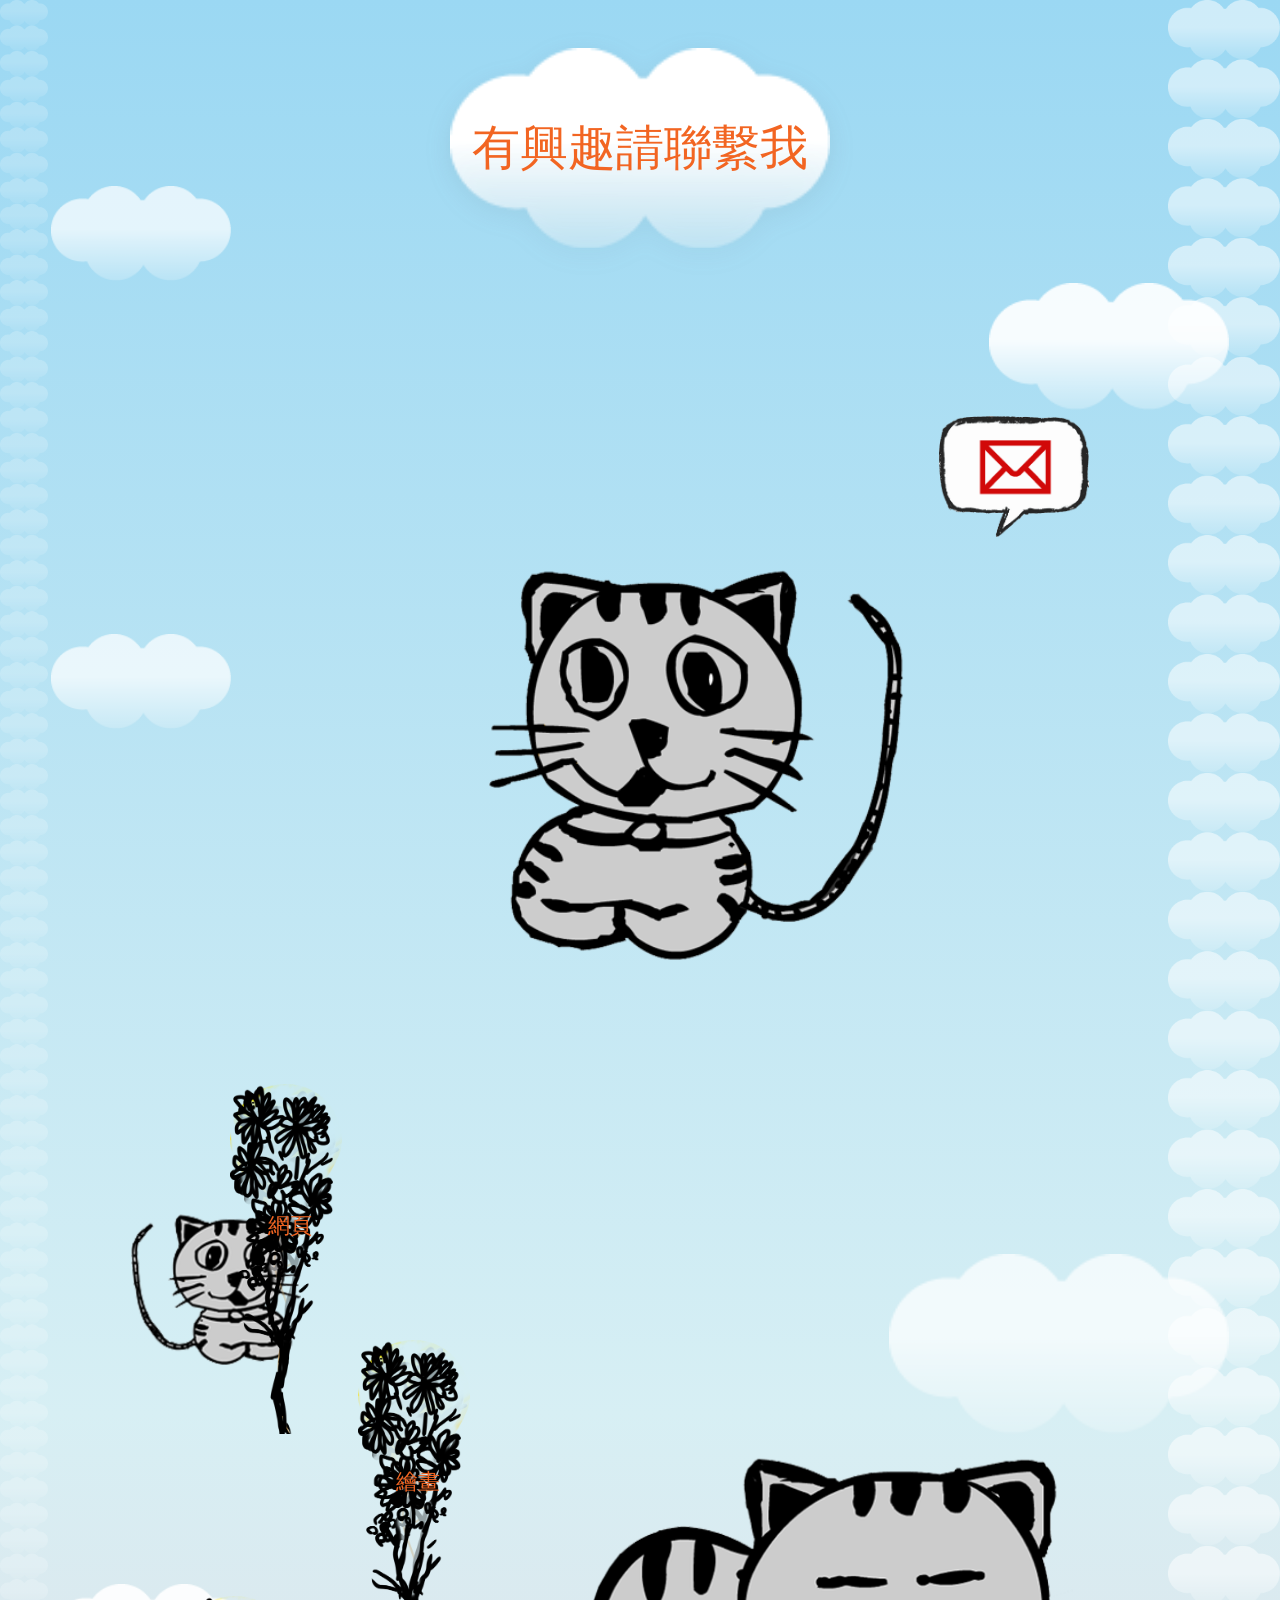
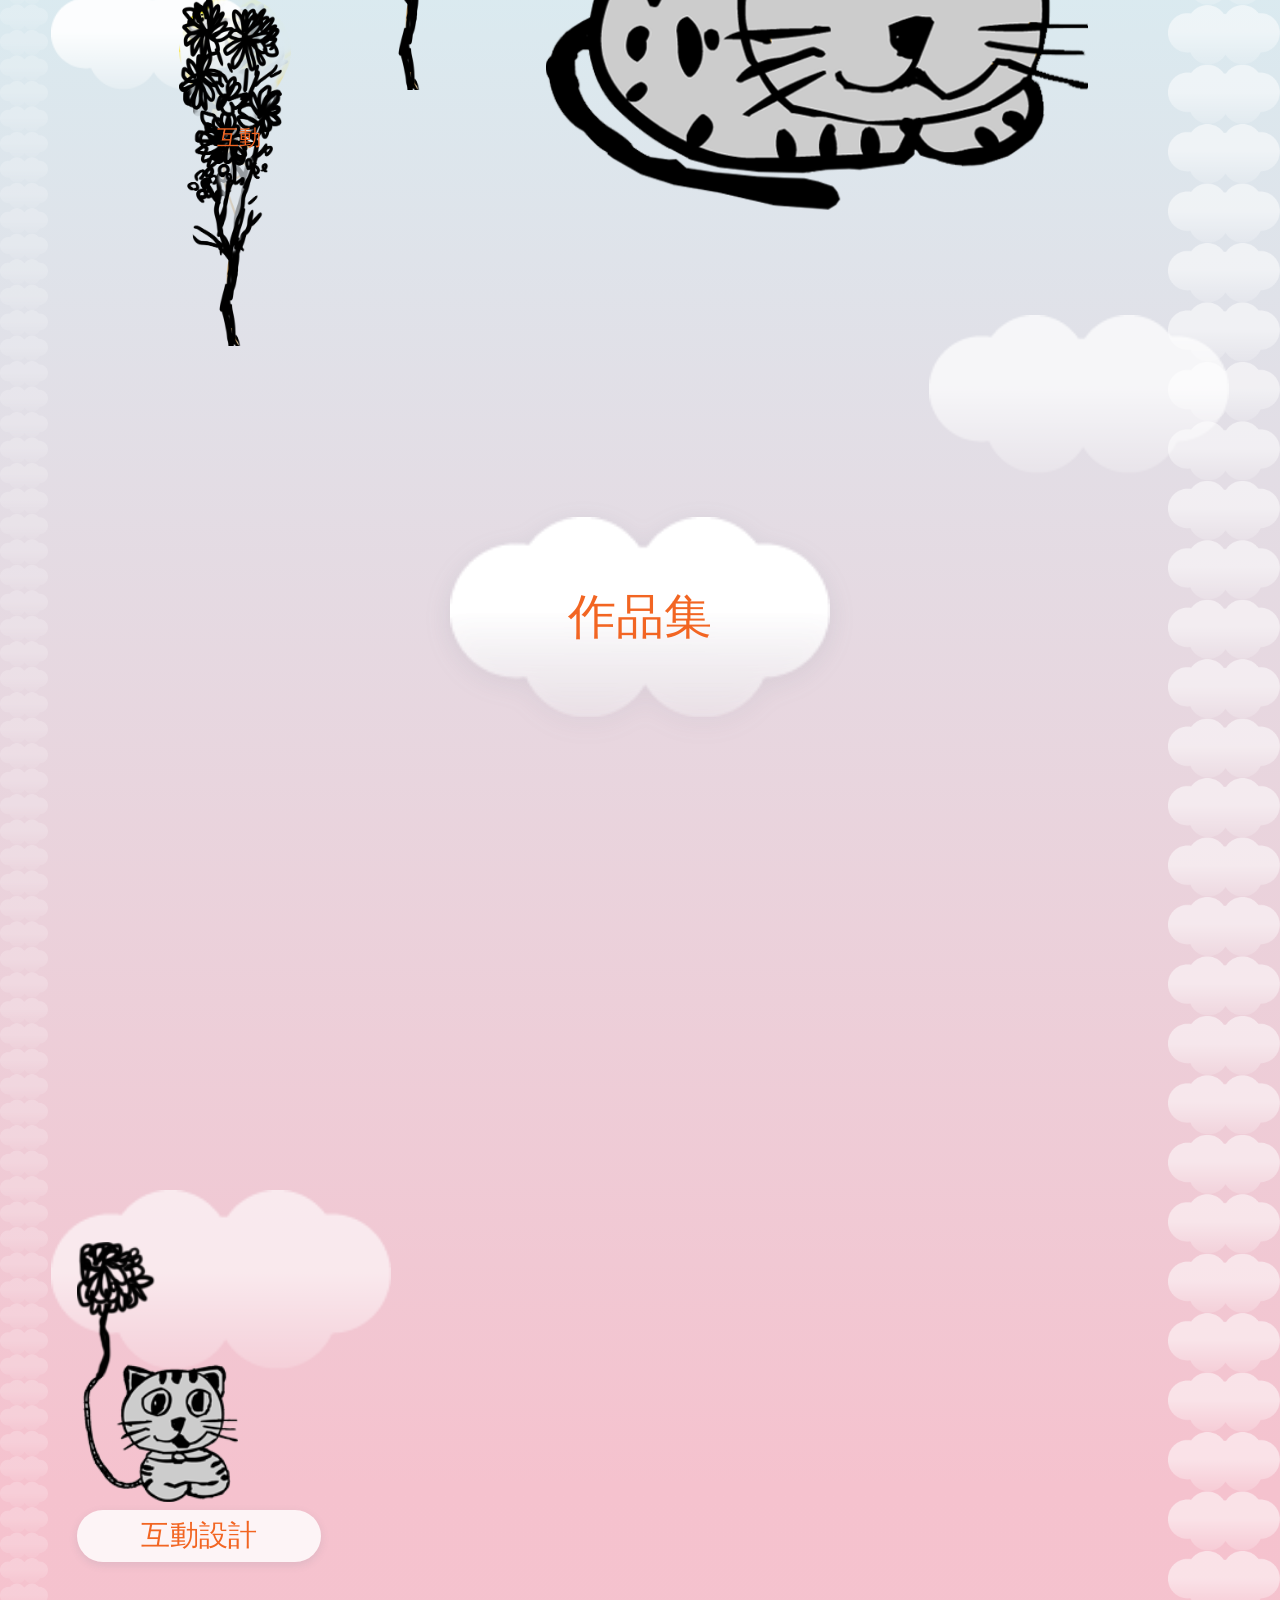
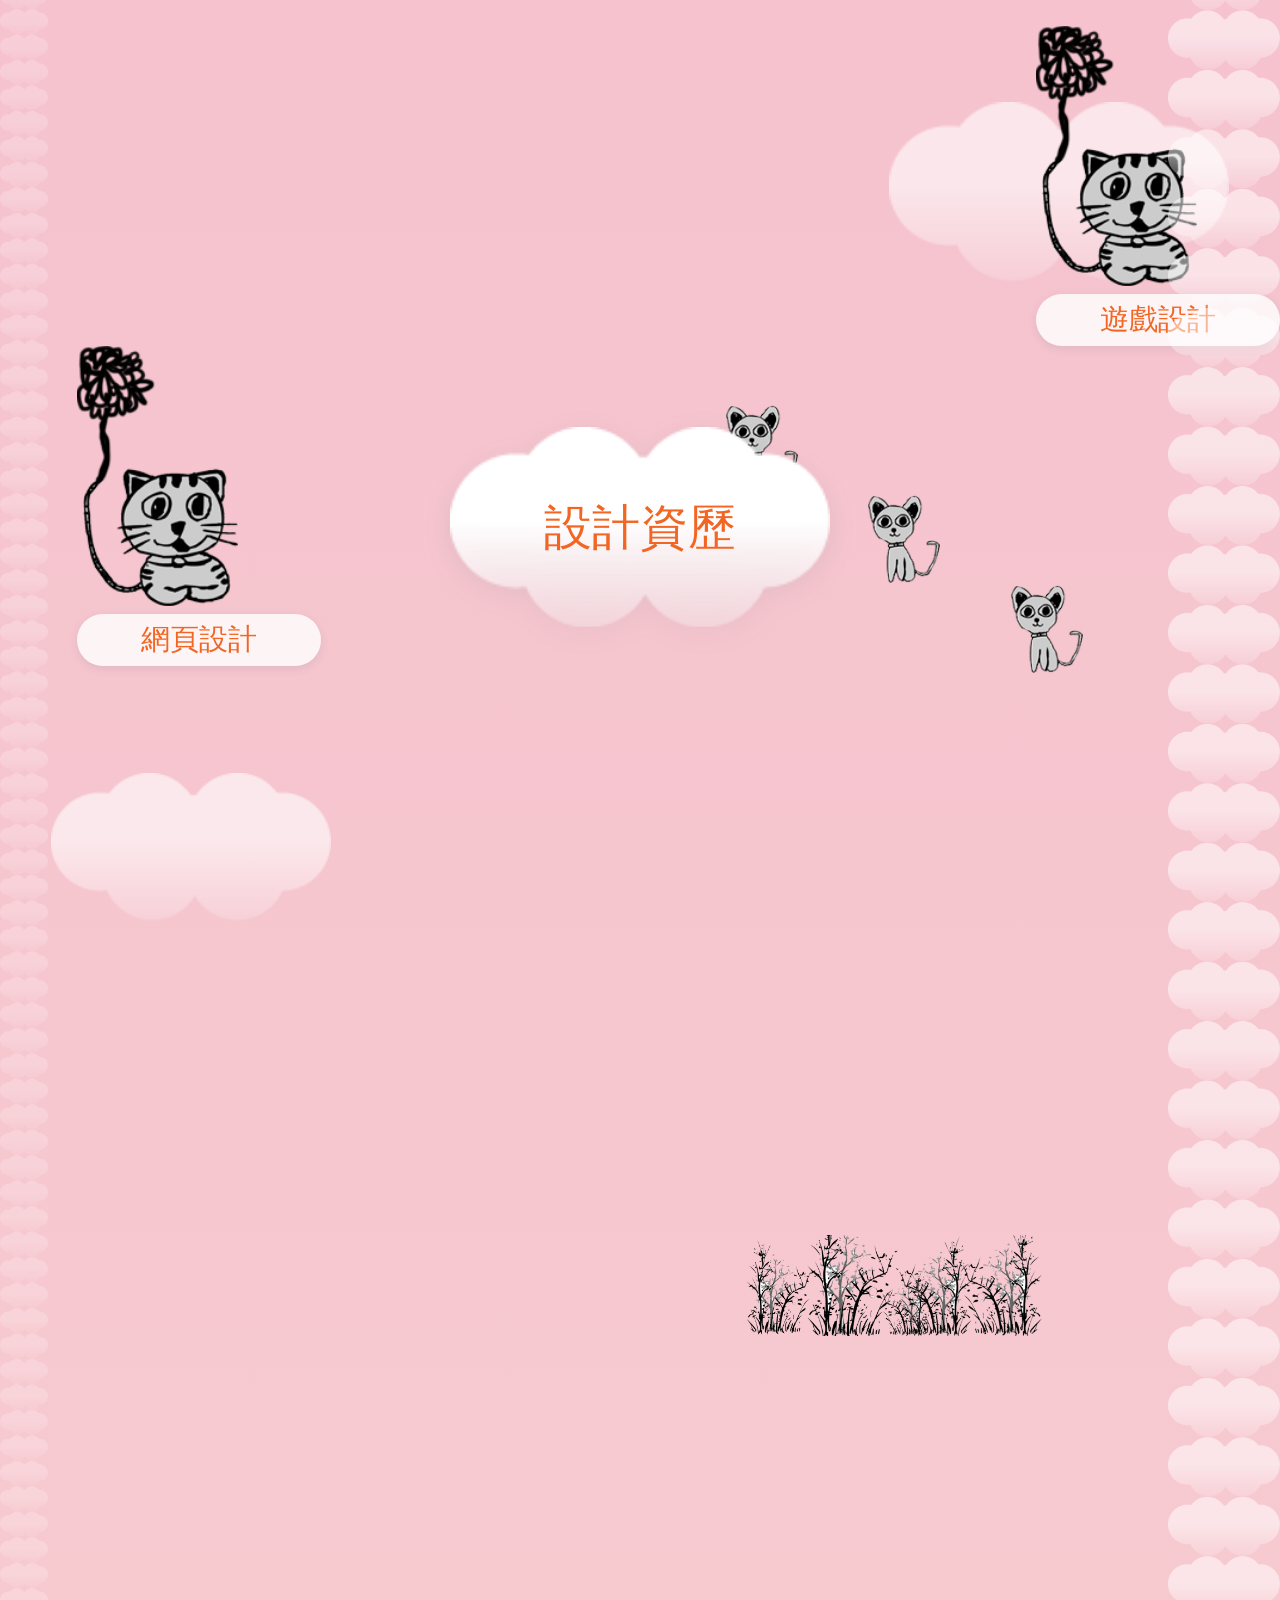
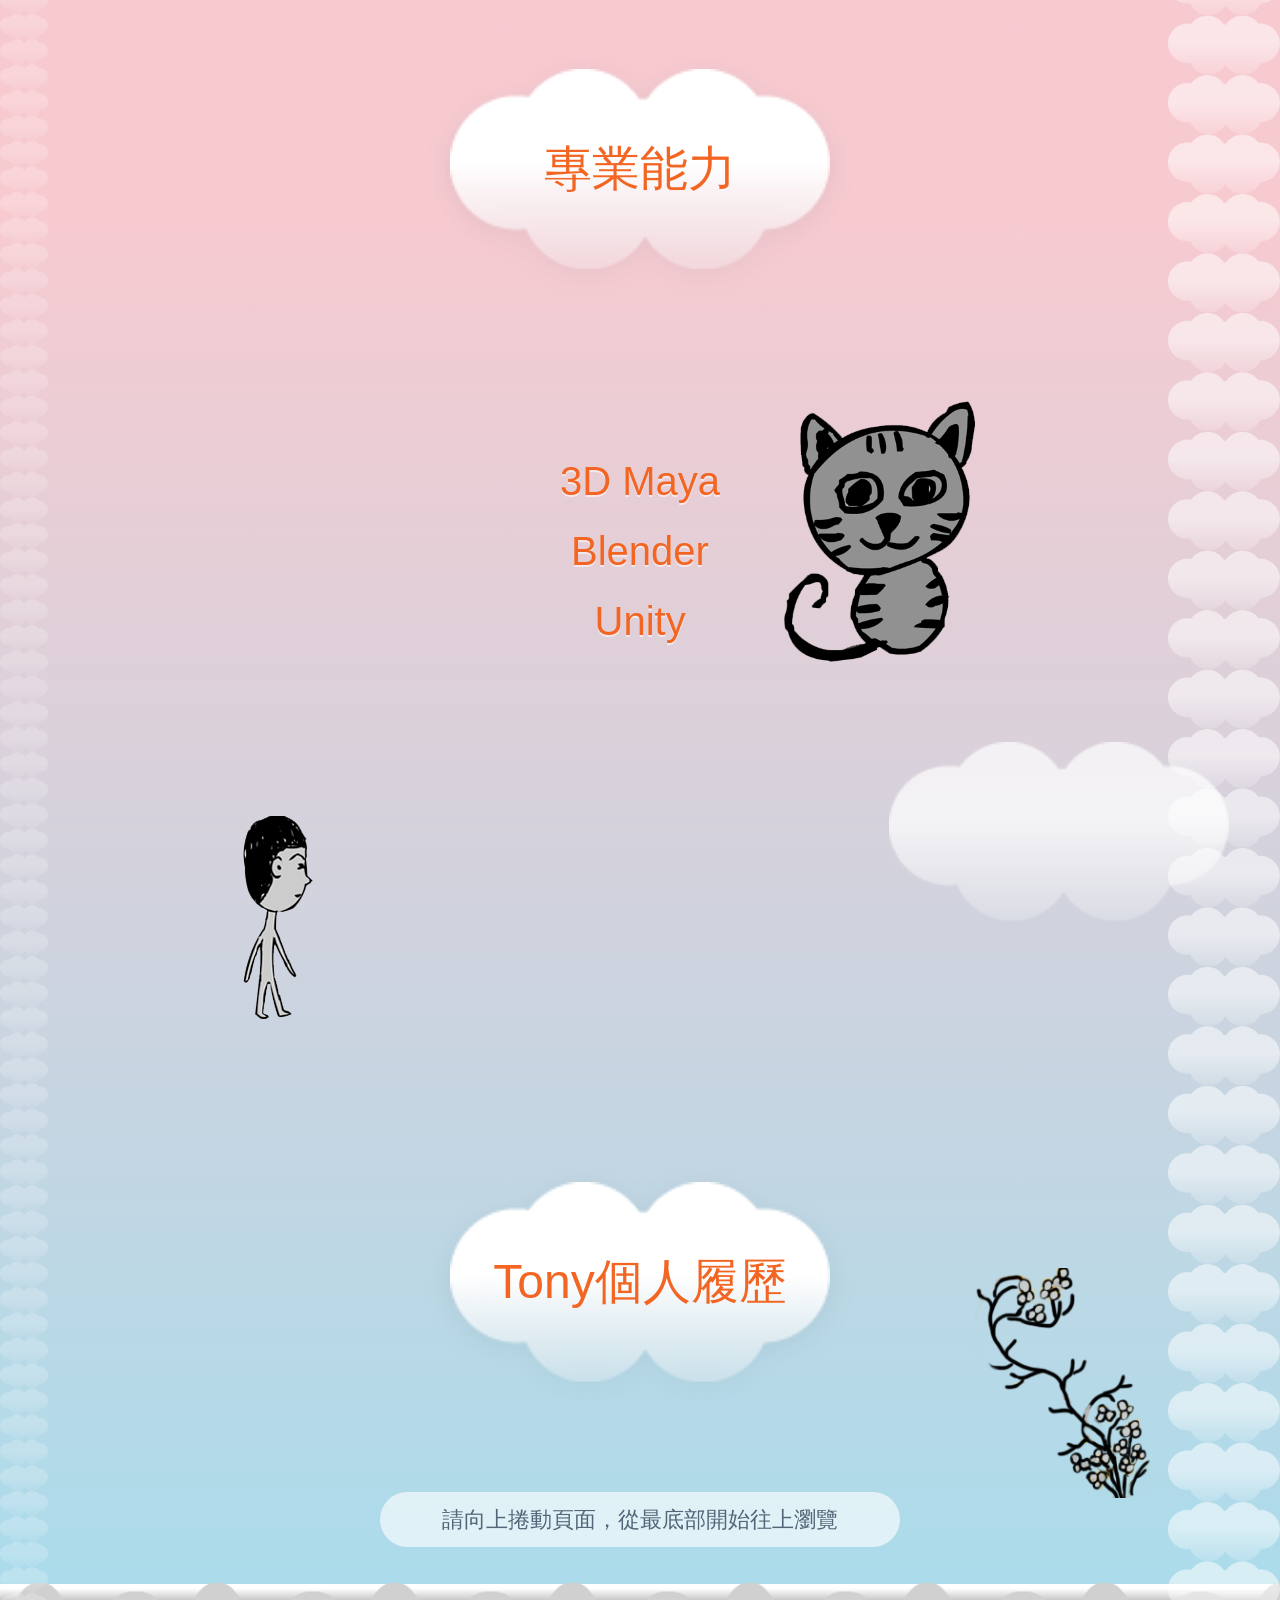
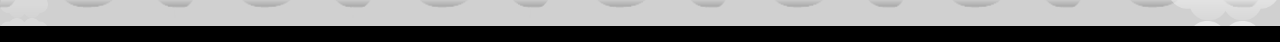
==== commit ea285e72: "update" ====
--- a/index.html
+++ b/index.html
@@ -9,7 +9,8 @@
 <link href="style.css" rel="stylesheet"  >
 </head>
 
-<body onmousewheel="return false;">
+<body>
+<div id="scrollTrack" aria-hidden="true"></div>
 <!-- 內容 -->
 <div id="content">
 
@@ -65,7 +66,7 @@
 		<!-- 上層 -->
 		<!-- 內容4(操作提示) -->
 		<font size="5" color="#666666" id="content4">
-		請按鍵盤←或→鍵或拉動水平捲軸，慢慢控制人物移動速度
+		請向上捲動頁面，從最底部開始往上瀏覽
 		</font>
 		
 		<!-- 洞窟 -->
@@ -198,53 +199,145 @@
 <script type="text/javascript" src="js/jquery-1.4.3.min.js"></script>
 
 <script type="text/javascript">
-//設定視差滾動速度差
-
-var strength1 = 50;
-var strength2 = 200;
-var strength3 = 500;
-
 //取得視窗寬度跟高度
 var ScreenWidth = $(window).width();
 var ScreenHeight = $(window).height();
 
-//取得視窗長寬比
-var Screen = ScreenWidth / ScreenHeight;
-
-//水平軸
+//由頁面底部往上瀏覽時的場景進度
 var currentScroll;
-
-//當捲軸滾動時
-$(window).scroll(function()
-{  	
-	//取得水平軸位置
-    currentScroll = $(this).scrollLeft();
-	
-	//橫向視差滾動 
-	//當前水平軸位置 - (當前視窗寬度 / 2) = 背景滾動值
-    var pageX = currentScroll - ($(window).width() / 2); 
-	
-	//1 * 背景滾動值 * 1(1由前向後,-1由後向前) = 滾動方向	
-    var newvalueX = 1* pageX * 1;	
-	
-	//設定該標籤的CSS background-position 背景位置值 來移動背景產生視差滾動的效果
-    $('.bg').css("background-position", (strength1 / $(window).width() * newvalueX * -1)+"px "+"0px");
-	
-	$('#RainBow').css("background-repeat","no-repeat");
-	$('#RainBow').css("background-position", (strength1 / $(window).width() * newvalueX * -1)+"px "+"0px");		
-    $('#Grass1').css("background-position", (strength2 / $(window).width() * newvalueX * -1)+"px "+"0px");
-	$('#Grass2').css("background-position", (strength2 / $(window).width() * newvalueX * -1)+"px "+"0px");	
-    $('#Floor2').css("background-position", (strength3 / $(window).width() * newvalueX * -1)+"px "+"0px");
-	
-	//當長寬比是寬螢幕1.7比時
-	if(Screen > 1.7)
+var sceneLength = ScreenWidth * 5.02;
+var sceneElements = [];
+
+function getScrollDistance()
+{
+	var documentHeight = Math.max(document.documentElement.scrollHeight, document.body.scrollHeight);
+	return Math.max(0, documentHeight - $(window).height());
+}
+
+function layoutVerticalScene()
+{
+	$("body").addClass("vertical-layout");
+	var width = $(window).width();
+	var height = $(window).height();
+	sceneLength = Math.max(width * 5.02, height * 5.8);
+	var sceneScale = sceneLength / 5.02;
+
+	if (sceneElements.length === 0)
 	{
-		//調整背景寬度
-		$('#bg').css("width", "506%");
-		$('#Floor2').css("width", "506%");
-		$('#Grass1').css("width", "502%");
-		$('#Grass2').css("width", "502%");
-	}	
+		$("#content").find("*").each(function()
+		{
+			var element = this;
+			var style = window.getComputedStyle(element);
+			var isSceneElement = style.position === "fixed" ||
+				(style.position === "absolute" && element.offsetParent === document.getElementById("content"));
+
+			if (isSceneElement)
+			{
+				sceneElements.push({
+					element: element,
+					progress: parseFloat(style.left) / width,
+					crossAxis: parseFloat(style.top) / height
+				});
+			}
+		});
+	}
+
+	$("#content, #scrollTrack").css("height", sceneLength + "px");
+	$("#content").css("min-height", sceneLength + "px");
+
+	sceneElements.forEach(function(item)
+	{
+		var id = item.element.id;
+		var top = sceneLength - item.progress * sceneScale - item.element.offsetHeight;
+		var left = item.crossAxis * width;
+
+		if (id.indexOf("Cloud") === 0 && !/^bg_Cloud/.test(id))
+		{
+			left = (width - item.element.offsetWidth) / 2;
+			if (id === "Cloud1")
+			{
+				top -= 180;
+			}
+		}
+		else if (/^bg_Cloud/.test(id))
+		{
+			var cloudNumber = parseInt(id.replace("bg_Cloud", ""), 10);
+			left = cloudNumber % 2 === 0
+				? width - item.element.offsetWidth - width * 0.04
+				: width * 0.04;
+		}
+		else if (/^content[123]$/.test(id))
+		{
+			var skillNumber = parseInt(id.replace("content", ""), 10);
+			left = (width - item.element.offsetWidth) / 2;
+			top += 235 + (skillNumber - 1) * 70;
+		}
+		else if (id === "Player")
+		{
+			left = width * 0.16;
+			top = sceneLength - height * 0.9;
+		}
+		else if (id === "Pig")
+		{
+			left = width * 0.56;
+		}
+		else if (/^FlyPig[1-7]$/.test(id))
+		{
+			left = id === "FlyPig1" || id === "FlyPig3" || id === "FlyPig5" || id === "FlyPig7"
+				? width * 0.06
+				: width - item.element.offsetWidth - 24;
+			if (/^FlyPig[1-3]$/.test(id))
+			{
+				top += 260;
+			}
+		}
+		else if (id === "Cave")
+		{
+			left = width * 0.58;
+			top += 500;
+		}
+		else if (/^Bat/.test(id))
+		{
+			var batNumber = parseInt(id.replace("Bat", ""), 10);
+			top += (batNumber % 4) * 90;
+		}
+		else if (id === "Pumpkin1")
+		{
+			left = width * 0.76;
+		}
+		else if (id === "Pumpkin2")
+		{
+			left = width * 0.12;
+		}
+		else if (id === "content4")
+		{
+			left = (width - item.element.offsetWidth) / 2;
+			top = sceneLength - 0.05 * sceneScale - 70;
+		}
+
+		item.element.style.position = "absolute";
+		item.element.style.left = left + "px";
+		item.element.style.top = top + "px";
+		item.element.style.right = "auto";
+		item.element.style.bottom = "auto";
+	});
+
+	$("#Bg").css({left: 0, top: 0});
+	$("#RainBow").css({left: 0, top: (sceneLength * 0.46) + "px"});
+	$("#Floor1").css({left: 0, top: (sceneLength - 42) + "px"});
+	$("#Floor2").css({left: 0, top: (sceneLength - 112) + "px"});
+	$("#Grass1, #Grass2").css({left: 0, top: (sceneLength - 155) + "px"});
+	$("#Fences1, #Fences2").css({left: 0, top: (sceneLength - 220) + "px"});
+	$("#Cloud5").css("top", "48px");
+}
+
+layoutVerticalScene();
+
+$(window).resize(function()
+{
+	var progress = getScrollDistance() - $(window).scrollTop();
+	layoutVerticalScene();
+	window.scrollTo(0, Math.max(0, getScrollDistance() - progress));
 });
 </script >
 
@@ -264,13 +357,10 @@
 //當前視窗寬度 / 0.19 = 第五個觸發點
 var ActionPoint5 = ScreenWidth / 0.19;
 
-//當前視窗高度 / 2.50 = 跳躍起跳最高點高度
-var JumpUp = ScreenHeight / 2.50;
-
-//當前視窗高度 / 1.25 = 跳躍降落最低點高度
-var JumpDown = ScreenHeight / 1.25;	
-
-//舊水平捲軸位置
+//角色跳躍時的水平位移
+var JumpUp = ScreenWidth / 2.50;
+
+//舊瀏覽進度
 var previousScroll  = 0;
 
 //時間計時
@@ -278,6 +368,7 @@
 
 //豬跳躍狀態
 var PigJump = 0;
+var BatsReleased = false;
 
 //當捲軸滾動時
 $(window).scroll(function(){  
@@ -301,30 +392,27 @@
 	//當前視窗寬度 / 0.19 = 第五個觸發點
 	ActionPoint5 = ScreenWidth / 0.19;
 	
-	//當前視窗高度 / 1.25 = 跳躍起跳最高點高度
-	JumpUp = ScreenHeight / 3.31;
-	
-	//當前視窗高度 / 1.25 = 跳躍降落最低點高度
-	JumpDown = 0;
-	
-	//取得水平軸位置
-	currentScroll = $(this).scrollLeft();
+	//依視窗寬度調整角色跳躍距離
+	JumpUp = ScreenWidth / 3.31;
+	
+	//依底部起算的垂直捲動距離換算場景瀏覽進度
+	currentScroll = getScrollDistance() - $(this).scrollTop();
 	
 	//豬播放走路動畫
 	$("#Pig").css('webkitAnimationName', 'PigWalk');
 	
-	//判斷水平軸向右捲動
+	//往上瀏覽時角色播放移動動畫
 	if(currentScroll > previousScroll)
 	{		
-		//人物向右走
-		$("#Player").css('webkitAnimationName', 'RWalk');	
+		//人物沿場景前進
+		$("#Player").css('webkitAnimationName', 'RWalk');
 		
 		//只要每過完250毫秒就執行funtion idel
 		clearTimeout(timer);		
 		timer = setTimeout(idel , 250); 					
 	}
 	
-	//判斷水平軸向左捲動
+	//往下瀏覽時場景向右移動
 	else if(currentScroll < previousScroll)
 	{
 		//人物向右走
@@ -335,69 +423,70 @@
 		timer = setTimeout(idel , 250); 		
 	}
 	
-	//當水平軸捲動到第一個觸發點
+	//瀏覽進度到達第一個觸發點
 	if(currentScroll > ActionPoint1)
 	{					
 		//判斷豬是否跳躍過第一次
 		if(PigJump == 0)
 		{			
 			//隊列動畫實現跳躍一次
-			$("#Pig").animate({bottom:"250px"});
-			$("#Pig").animate({bottom:"0px"});
+			$("#Pig").animate({left:"+=250px"});
+			$("#Pig").animate({left:"-=250px"});
 			PigJump = 1;
 		}		
 	}
 	
-	//當水平軸還沒捲動到第一個觸發點
+	//瀏覽進度尚未到達第一個觸發點
 	else if(currentScroll < ActionPoint1)
 	{
 		//把豬的跳躍狀態恢復為0
 		PigJump = 0;
 	}
 	
-	//當水平軸捲動到第二個觸發點
-	if(currentScroll >= ActionPoint2)
+	//瀏覽進度到達第二個觸發點
+	if(currentScroll >= ActionPoint2 && !BatsReleased)
 	{				
-		//同時飛出蝙蝠
-		$("#Bat1").animate({top:"40%",left:"140%"}, 3500);
-		$("#Bat2").animate({top:"40%",left:"155%"}, 3500);
-		$("#Bat3").animate({top:"40%",left:"170%"}, 4000);
-		$("#Bat4").animate({top:"40%",left:"185%"}, 5000);
-		$("#Bat5").animate({top:"57%",left:"140%"}, 3500);
-		$("#Bat6").animate({top:"57%",left:"155%"}, 4000);
-		$("#Bat7").animate({top:"57%",left:"170%"}, 5000);
-		$("#Bat8").animate({top:"75%",left:"140%"}, 3500);
-		$("#Bat9").animate({top:"75%",left:"155%"}, 4000);
-		$("#Bat10").animate({top:"75%",left:"170%"}, 5000);		
-	}
-	
-	//當水平軸捲動到第三個觸發點
+		//蝙蝠沿場景橫向飛出
+		$("#Bat1").animate({left:"15%"}, 3500);
+		$("#Bat2").animate({left:"25%"}, 3500);
+		$("#Bat3").animate({left:"35%"}, 4000);
+		$("#Bat4").animate({left:"45%"}, 5000);
+		$("#Bat5").animate({left:"55%"}, 3500);
+		$("#Bat6").animate({left:"65%"}, 4000);
+		$("#Bat7").animate({left:"75%"}, 5000);
+		$("#Bat8").animate({left:"25%"}, 3500);
+		$("#Bat9").animate({left:"45%"}, 4000);
+		$("#Bat10").animate({left:"65%"}, 5000);
+		BatsReleased = true;
+	}
+	
+	//瀏覽進度到達第三個觸發點
 	if(currentScroll > ActionPoint3)
 	{		
 		//判斷豬是否跳躍過第二次
 		if(PigJump == 1)
 		{			
 			//隊列動畫實現跳躍一次
-			$("#Pig").animate({bottom:JumpUp});
-			$("#Pig").animate({bottom:JumpDown});
+			$("#Pig").animate({left:"+=" + JumpUp});
+			$("#Pig").animate({left:"-=" + JumpUp});
 			PigJump = 2;
 		}		
 	}
 	
-	//當水平軸還沒捲動到第三個觸發點，而且水平軸已經捲動過第一個觸發點
+	//瀏覽進度尚未到達第三個觸發點，但已超過第一個觸發點
 	else if(currentScroll < ActionPoint3 && currentScroll > ActionPoint1)
 	{
 		//把豬的跳躍狀態恢復為1
 		PigJump = 1;
 	}
 	
-	//當水平軸已經捲動過第四個觸發點，而且水平軸還沒捲動超過第五個觸發點
+	//瀏覽進度已超過第四個觸發點，但尚未超過第五個觸發點
 	if (currentScroll > ActionPoint4 && currentScroll < ActionPoint5)
 	{
 		$("#Speak").animate({height:"150px"}, 2000);
 	}
 	
-	//遞回現在水平軸捲動位置 給 舊水平軸捲動位置
+	//更新舊瀏覽進度
 	previousScroll = currentScroll;     
 }); 
 
@@ -410,6 +499,20 @@
 	//豬動畫取消播放
 	$("#Pig").css('webkitAnimationName', '');	 
 };  
+
+//初始位置放在頁面最底部，讓使用者向上瀏覽整個場景
+if ("scrollRestoration" in window.history)
+{
+	window.history.scrollRestoration = "manual";
+}
+
+function startAtBottom()
+{
+	window.scrollTo(0, getScrollDistance());
+}
+
+startAtBottom();
+$(window).load(startAtBottom);
 </script>
 
 </body>
--- a/style.css
+++ b/style.css
@@ -13,14 +13,20 @@
 /* 設定body */
 body {
 	/*
-	overflow-Y右邊垂直捲軸 設為hidden隱藏
+	overflow-X隱藏橫向捲軸，垂直捲軸用來控制場景
 	background-color背景底色 設為#000黑色
 	font-family網頁字型 設為Microsoft JhengHei, Arial 微軟正黑體,Arial
 	*/	
-	overflow-Y:hidden;
+	overflow-x:hidden;
+	overflow-y:auto;
     background-color: #000;
     text-align: center;    
     font-family: Microsoft JhengHei, Arial;    
+}
+
+/* 場景沿垂直方向排列，從底部向上瀏覽 */
+#scrollTrack {
+	height:502vw;
 }
 
 /* 設定內容顯示區域 */
@@ -32,11 +38,264 @@
 	padding展開設定為0
 	white-space段落文本 設為nowrap 不斷行	
 	*/
+	position:fixed;
+	top:0;
+	left:0;
+	width:100vw;
+	height:100vh;
     min-height: 100%;	
 	list-style: none;     
     margin: 0;
     padding: 0; 
     white-space: nowrap; 
+}
+
+body.vertical-layout #content {
+    position:absolute;
+    overflow:hidden;
+}
+
+body.vertical-layout #Bg {
+    background-color:#f6c6d0;
+    background-image:linear-gradient(180deg, #9bd8f3 0%, #d7eff4 22%, #f5c2ce 48%, #f7cad0 78%, #a9dcec 100%);
+}
+
+body.vertical-layout #content::before,
+body.vertical-layout #content::after {
+    content:"";
+    position:absolute;
+    top:0;
+    width:clamp(48px, 9vw, 112px);
+    height:100%;
+    background:url(image/Cloud.png) center top / 100% auto repeat-y;
+    opacity:.52;
+    pointer-events:none;
+    z-index:5;
+}
+
+body.vertical-layout #content::before {
+    left:0;
+    width:clamp(24px, 4vw, 48px);
+    opacity:.2;
+}
+
+body.vertical-layout #content::after {
+    right:0;
+}
+
+body.vertical-layout #Bg {
+    width:100%;
+    background-size:100% 100%;
+}
+
+body.vertical-layout #RainBow {
+    display:none;
+}
+
+body.vertical-layout #Floor1 {
+    width:100%;
+    height:42px;
+    background-repeat:repeat-x;
+    background-size:auto 100%;
+}
+
+body.vertical-layout #Floor2 {
+    width:100%;
+    height:112px;
+    background-repeat:repeat-x;
+    background-size:auto 100%;
+}
+
+body.vertical-layout #Grass1,
+body.vertical-layout #Grass2 {
+    width:100%;
+    height:72px;
+    background-repeat:repeat-x;
+    background-size:auto 100%;
+}
+
+body.vertical-layout #Fences1,
+body.vertical-layout #Fences2,
+body.vertical-layout #Grass1,
+body.vertical-layout #Grass2,
+body.vertical-layout #Bat4,
+body.vertical-layout #Bat5,
+body.vertical-layout #Bat6,
+body.vertical-layout #Bat7,
+body.vertical-layout #Bat8,
+body.vertical-layout #Bat9,
+body.vertical-layout #Bat10,
+body.vertical-layout #FlyPig4,
+body.vertical-layout #FlyPig5,
+body.vertical-layout #FlyPig6,
+body.vertical-layout #FlyPig7,
+body.vertical-layout #Pumpkin2 {
+    display:none;
+}
+
+body.vertical-layout #Cave {
+    width:clamp(180px, 24vw, 300px);
+    height:clamp(240px, 32vw, 400px);
+    background-size:contain;
+    background-position:center;
+    z-index:1;
+}
+
+body.vertical-layout #Player,
+body.vertical-layout #Pig {
+    position:absolute;
+}
+
+body.vertical-layout #Pig {
+    width:clamp(220px, 32vw, 340px);
+    height:clamp(180px, 27vw, 280px);
+    background-size:contain;
+}
+
+body.vertical-layout #Dinosaur {
+    width:clamp(260px, 48vw, 560px);
+    height:clamp(220px, 42vw, 480px);
+    background-size:contain;
+}
+
+body.vertical-layout #Giraffe {
+    width:clamp(240px, 38vw, 440px);
+    height:clamp(280px, 46vw, 520px);
+    background-size:contain;
+}
+
+body.vertical-layout .Cloud {
+    width:min(76vw, 380px);
+    height:auto;
+    aspect-ratio:1.9;
+    z-index:6;
+    filter:drop-shadow(0 8px 12px rgba(89, 113, 130, .14));
+}
+
+body.vertical-layout .title {
+    display:flex;
+    align-items:center;
+    justify-content:center;
+    width:100%;
+    height:100%;
+    line-height:1.15;
+    font-size:clamp(1.7rem, 5.4vw, 3rem);
+    text-align:center;
+    white-space:normal;
+}
+
+body.vertical-layout #content1,
+body.vertical-layout #content2,
+body.vertical-layout #content3 {
+    z-index:3;
+    font-size:clamp(1.5rem, 4vw, 2.5rem);
+    text-shadow:0 2px 0 rgba(255,255,255,.55);
+}
+
+body.vertical-layout #content4 {
+    box-sizing:border-box;
+    display:block;
+    width:min(90vw, 520px);
+    white-space:normal;
+    padding:12px 20px;
+    border-radius:999px;
+    background:rgba(255,255,255,.62);
+    color:#526678 !important;
+    font-size:clamp(1rem, 2.4vw, 1.4rem);
+    line-height:1.4;
+    z-index:4;
+    animation:none;
+    opacity:1;
+}
+
+body.vertical-layout #Player {
+    z-index:4;
+    margin:0;
+}
+
+body.vertical-layout #Pig {
+    margin:0;
+}
+
+body.vertical-layout #Dinosaur,
+body.vertical-layout #Giraffe,
+body.vertical-layout #Pumpkin1,
+body.vertical-layout #Pumpkin2 {
+    z-index:1;
+}
+
+body.vertical-layout .Bat1,
+body.vertical-layout .Bat2,
+body.vertical-layout .Bat3 {
+    width:clamp(64px, 8vw, 100px);
+    height:clamp(64px, 8vw, 100px);
+    margin:0;
+    background-size:contain;
+}
+
+body.vertical-layout #Pumpkin1,
+body.vertical-layout #Pumpkin2 {
+    width:clamp(120px, 16vw, 190px);
+    height:clamp(150px, 20vw, 230px);
+    background-size:contain;
+}
+
+body.vertical-layout .bg {
+    max-width:32vw;
+    height:auto;
+}
+
+body.vertical-layout #FlyPig1,
+body.vertical-layout #FlyPig2,
+body.vertical-layout #FlyPig3 {
+    width:clamp(130px, 18vw, 220px);
+    height:clamp(152px, 21vw, 260px);
+    background-size:contain;
+}
+
+body.vertical-layout #FlyPigText {
+    top:100%;
+    left:0;
+    width:100%;
+    padding:6px 12px;
+    transform:translateY(8px);
+    border-radius:999px;
+    background:rgba(255,255,255,.82);
+    box-shadow:0 3px 8px rgba(90, 112, 132, .14);
+    text-align:center;
+    font-size:clamp(1rem, 2.6vw, 1.8rem);
+}
+
+body.vertical-layout #FlyPig4,
+body.vertical-layout #FlyPig5,
+body.vertical-layout #FlyPig6,
+body.vertical-layout #FlyPig7 {
+    width:clamp(100px, 22vw, 220px);
+    height:clamp(130px, 28vw, 280px);
+    background-size:contain;
+}
+
+body.vertical-layout #Balloon1,
+body.vertical-layout #Balloon2,
+body.vertical-layout #Balloon3 {
+    width:clamp(70px, 12vw, 120px);
+    height:clamp(220px, 33vw, 350px);
+    background-size:contain;
+}
+
+body.vertical-layout #BalloonText {
+    top:36%;
+    left:0;
+    width:100%;
+    text-align:center;
+    font-size:clamp(.9rem, 2vw, 1.4rem);
+}
+
+body.vertical-layout #Bird {
+    width:clamp(120px, 22vw, 210px);
+    height:auto;
+    aspect-ratio:1.2;
+    background-size:contain;
 }
 
 /* 設定超連結 */
@@ -148,21 +407,15 @@
       0% {			
 			background: url(image/Pig1.png);
 			background-size:100%;
-			width:471px;
-			height:386px;	
 		 }
      50% {
 			background: url(image/Pig2.png);
 			background-size:100%;
-			width:471px;
-			height:386px;
-		 }
+      }
     
 	100% {			
 			background: url(image/Pig1.png);
 			background-size:100%;
-			width:471px;
-			height:386px;
 		 }
 }
 
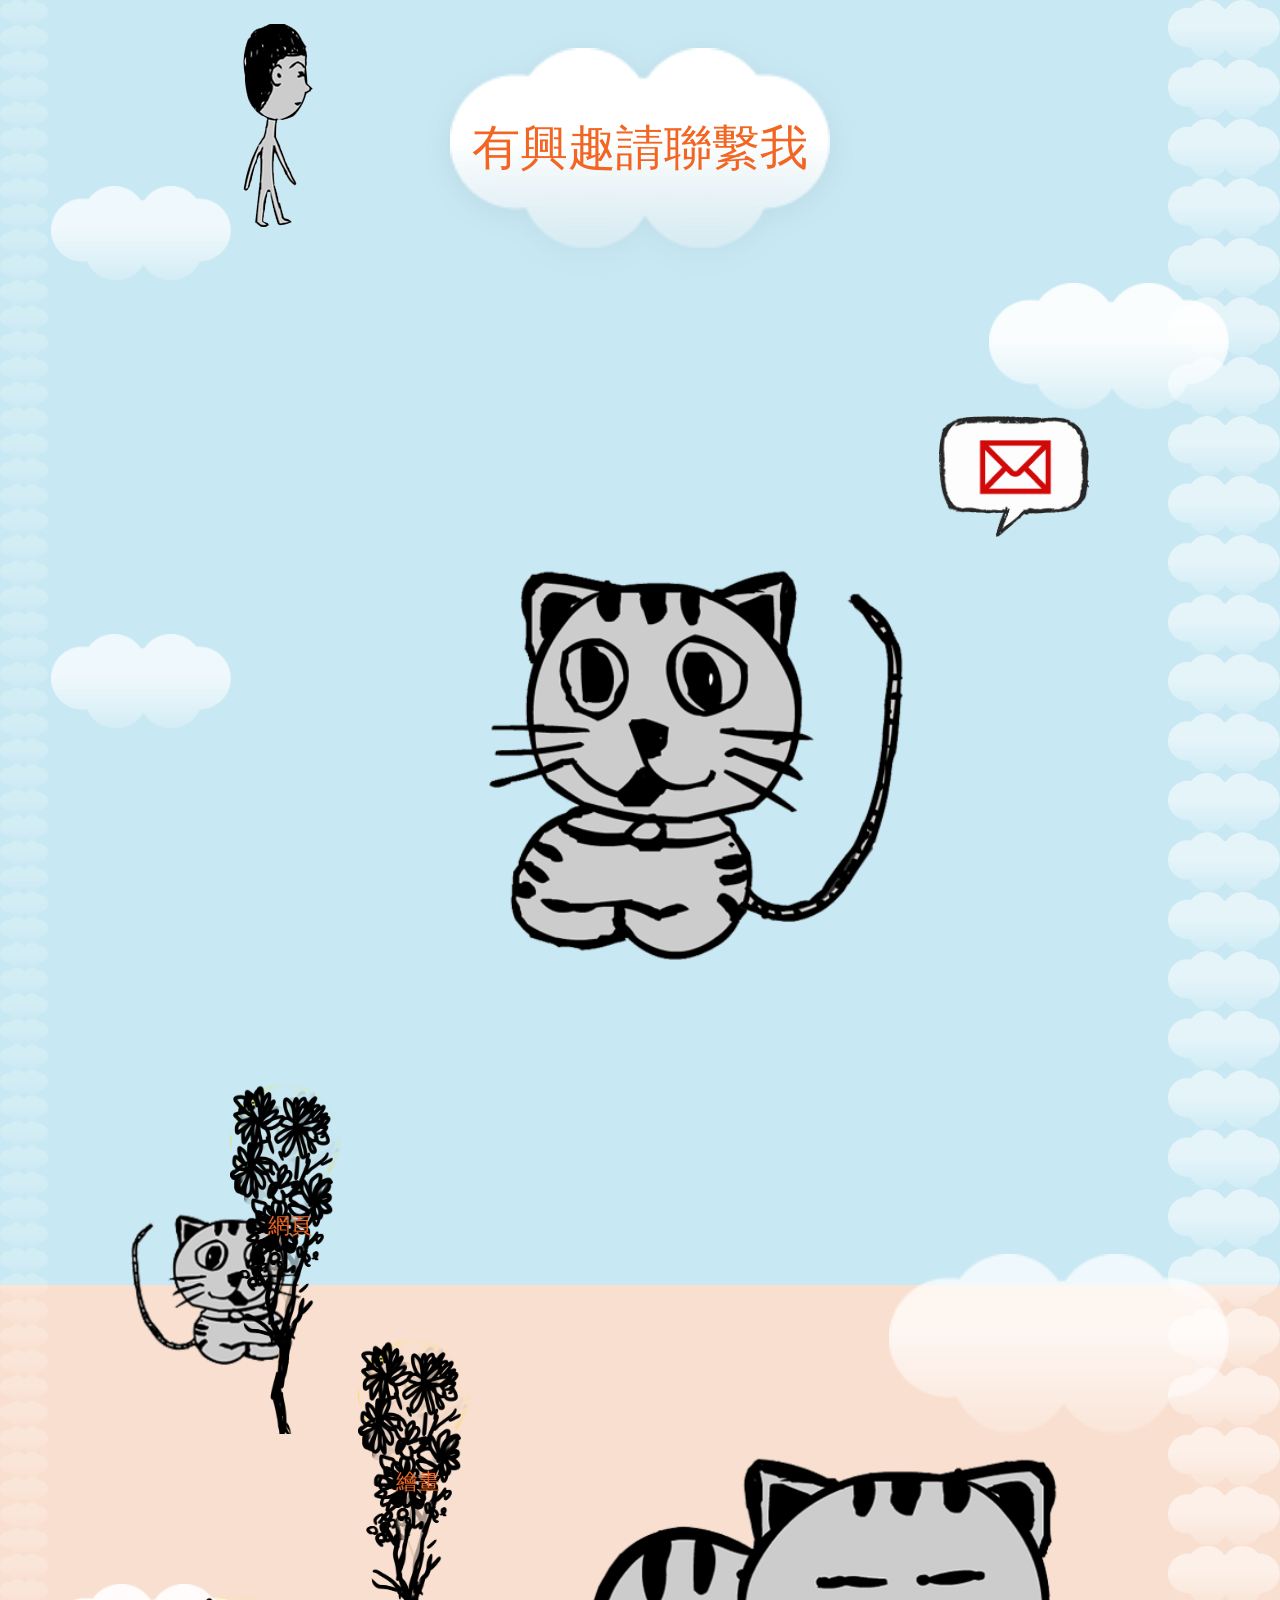
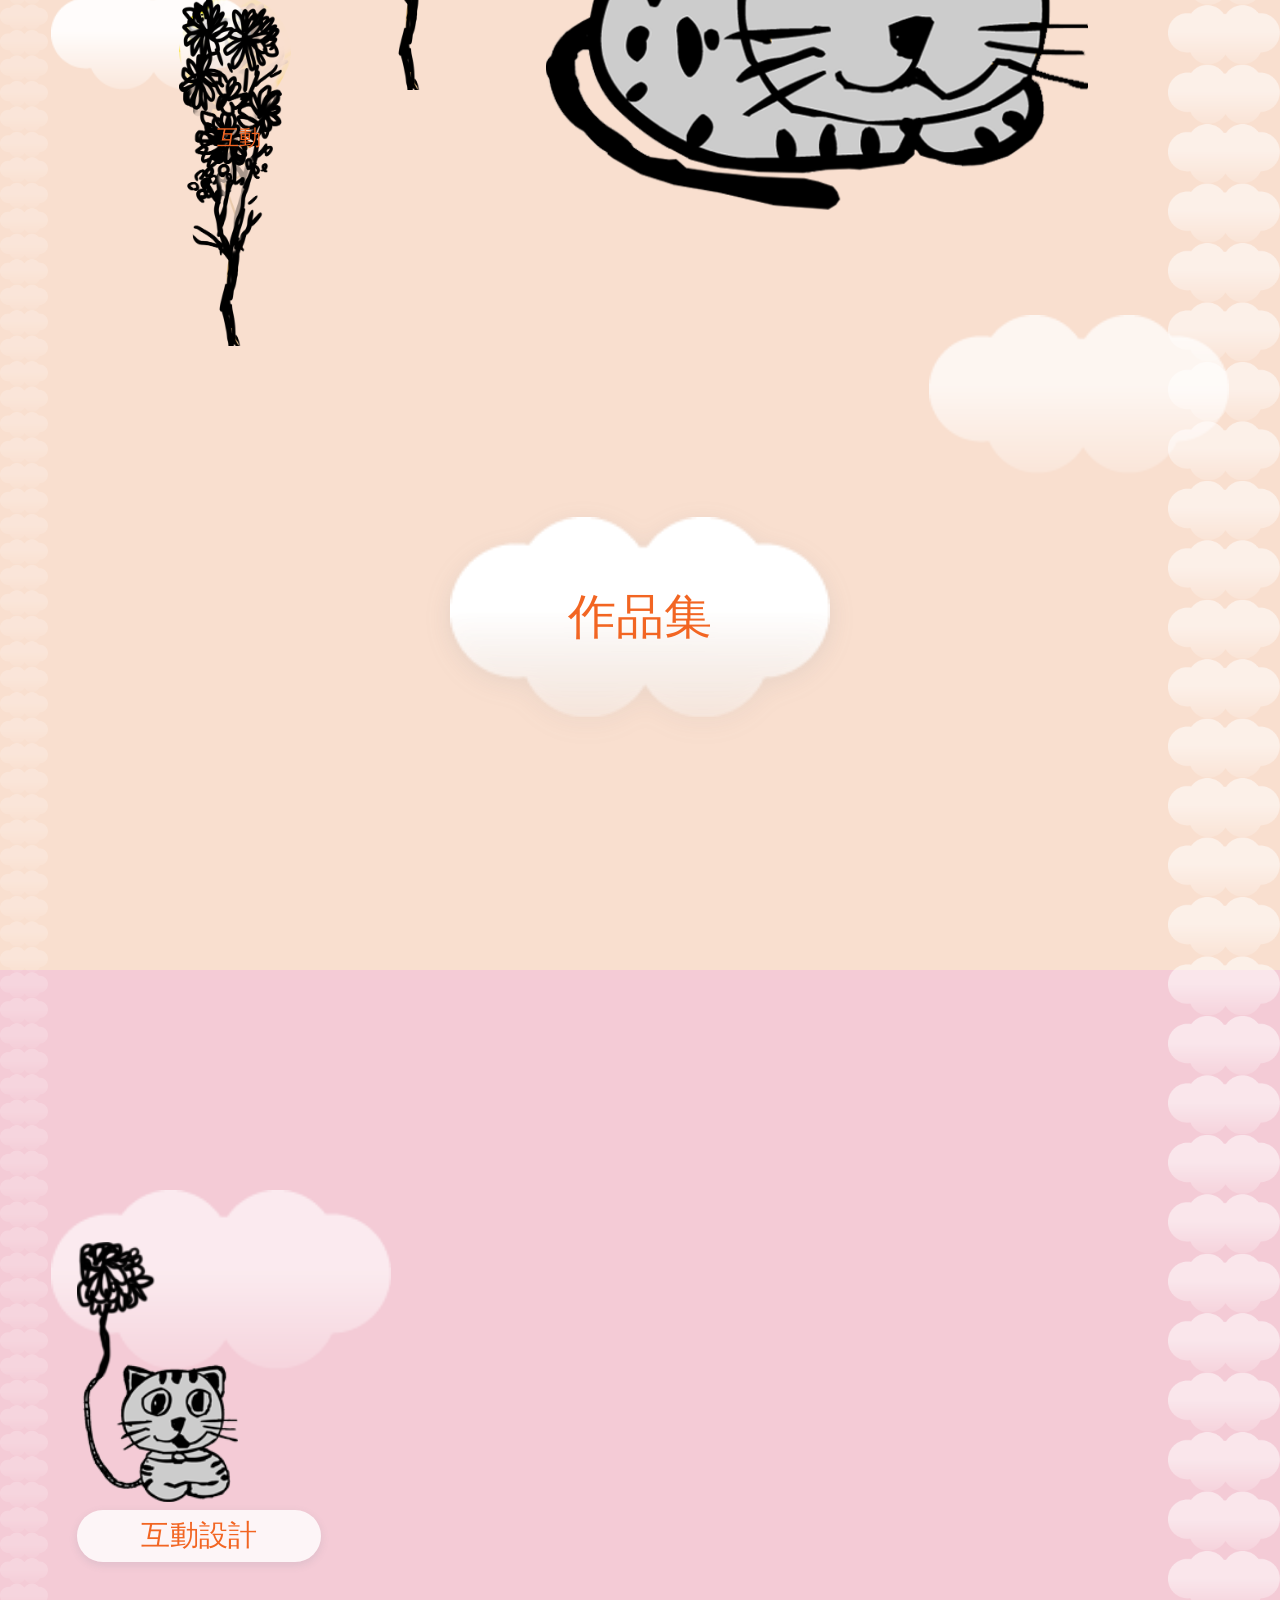
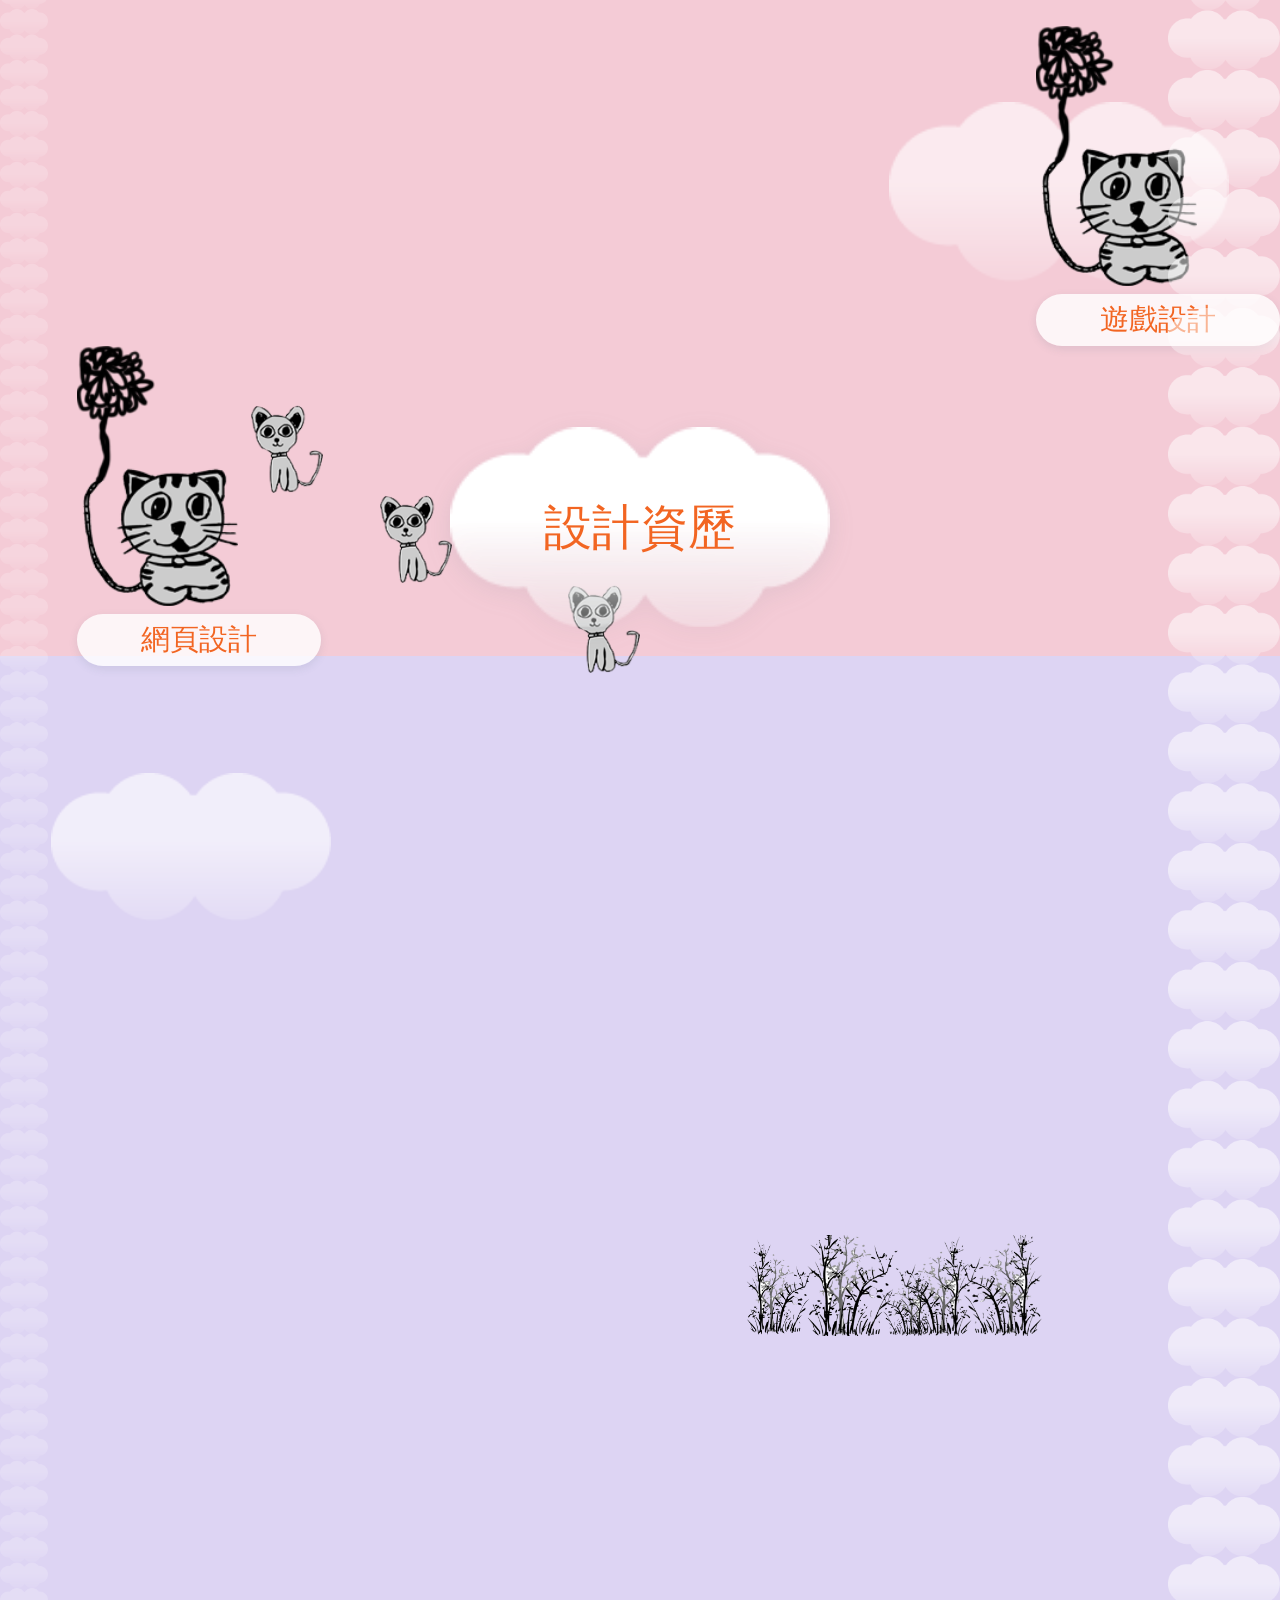
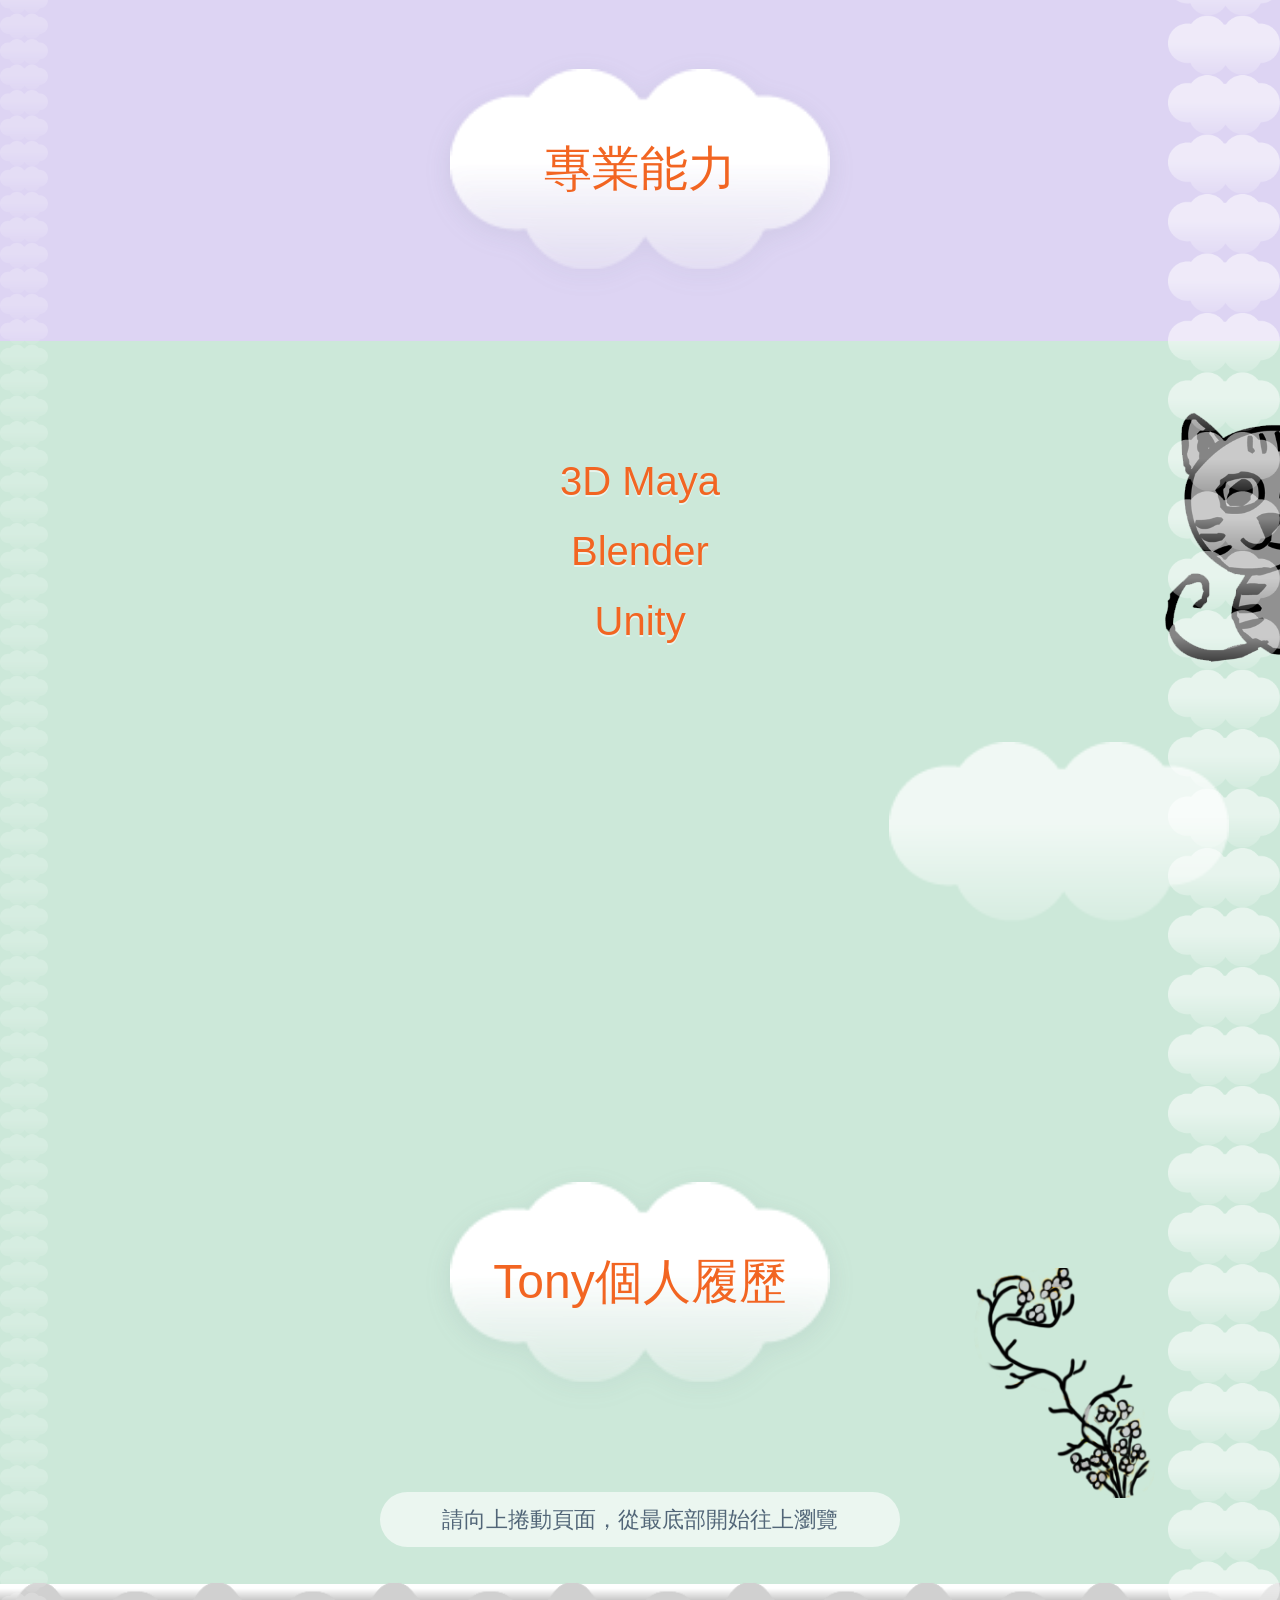
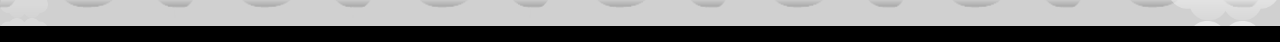
==== commit 29abdcc0: "update" ====
--- a/index.html
+++ b/index.html
@@ -329,6 +329,25 @@
 	$("#Grass1, #Grass2").css({left: 0, top: (sceneLength - 155) + "px"});
 	$("#Fences1, #Fences2").css({left: 0, top: (sceneLength - 220) + "px"});
 	$("#Cloud5").css("top", "48px");
+	updateVerticalPlayer();
+}
+
+function updateVerticalPlayer()
+{
+	if (!$("body").hasClass("vertical-layout"))
+	{
+		return;
+	}
+
+	var viewportHeight = $(window).height();
+	var playerHeight = $("#Player").outerHeight();
+	var maxScroll = getScrollDistance();
+	var scrollProgress = maxScroll - $(window).scrollTop();
+	var travelDistance = Math.max(0, viewportHeight - playerHeight - 48);
+	var progressRatio = maxScroll > 0 ? Math.max(0, Math.min(1, scrollProgress / maxScroll)) : 0;
+	var screenTop = viewportHeight - playerHeight - 24 - progressRatio * travelDistance;
+
+	$("#Player").css("top", ($(window).scrollTop() + screenTop) + "px");
 }
 
 layoutVerticalScene();
@@ -338,6 +357,7 @@
 	var progress = getScrollDistance() - $(window).scrollTop();
 	layoutVerticalScene();
 	window.scrollTo(0, Math.max(0, getScrollDistance() - progress));
+	updateVerticalPlayer();
 });
 </script >
 
@@ -397,6 +417,9 @@
 	
 	//依底部起算的垂直捲動距離換算場景瀏覽進度
 	currentScroll = getScrollDistance() - $(this).scrollTop();
+
+	//直式場景中，角色隨捲動進度從底部往上飛
+	updateVerticalPlayer();
 	
 	//豬播放走路動畫
 	$("#Pig").css('webkitAnimationName', 'PigWalk');
@@ -404,8 +427,9 @@
 	//往上瀏覽時角色播放移動動畫
 	if(currentScroll > previousScroll)
 	{		
-		//人物沿場景前進
-		$("#Player").css('webkitAnimationName', 'RWalk');
+		//直式場景使用飛行影格，橫式場景沿用走路動畫
+		var playerAnimation = $("body").hasClass("vertical-layout") ? "PlayerFly" : "RWalk";
+		$("#Player").css({animationName:playerAnimation, webkitAnimationName:playerAnimation});
 		
 		//只要每過完250毫秒就執行funtion idel
 		clearTimeout(timer);		
@@ -415,8 +439,9 @@
 	//往下瀏覽時場景向右移動
 	else if(currentScroll < previousScroll)
 	{
-		//人物向右走
-		$("#Player").css('webkitAnimationName', 'LWalk');
+		//直式場景的角色隨捲動往返，橫式場景沿用原本動畫
+		var playerAnimation = $("body").hasClass("vertical-layout") ? "PlayerFly" : "LWalk";
+		$("#Player").css({animationName:playerAnimation, webkitAnimationName:playerAnimation});
 			
 		//只要每過完250毫秒就執行funtion idel
 		clearTimeout(timer);		
@@ -494,7 +519,7 @@
 var idel = function () 
 {        	
 	//玩家動畫取消播放
-	$("#Player").css('webkitAnimationName', '');
+	$("#Player").css({animationName:'', webkitAnimationName:''});
 	
 	//豬動畫取消播放
 	$("#Pig").css('webkitAnimationName', '');	 
@@ -509,6 +534,7 @@
 function startAtBottom()
 {
 	window.scrollTo(0, getScrollDistance());
+	updateVerticalPlayer();
 }
 
 startAtBottom();
--- a/style.css
+++ b/style.css
@@ -56,8 +56,13 @@
 }
 
 body.vertical-layout #Bg {
-    background-color:#f6c6d0;
-    background-image:linear-gradient(180deg, #9bd8f3 0%, #d7eff4 22%, #f5c2ce 48%, #f7cad0 78%, #a9dcec 100%);
+    background-color:#c8e8f3;
+    background-image:linear-gradient(180deg,
+        #c8e8f3 0%, #c8e8f3 20%,
+        #f9dfcf 20%, #f9dfcf 40%,
+        #f4cbd6 40%, #f4cbd6 60%,
+        #ddd4f3 60%, #ddd4f3 80%,
+        #cce8d9 80%, #cce8d9 100%);
 }
 
 body.vertical-layout #content::before,
@@ -211,6 +216,32 @@
 body.vertical-layout #Player {
     z-index:4;
     margin:0;
+    animation-duration:.55s;
+    animation-iteration-count:infinite;
+}
+
+@keyframes PlayerFly {
+    0%, 100% {
+        background-image:url(image/player_Rwalk1.png);
+        transform:translateY(0);
+    }
+
+    50% {
+        background-image:url(image/player_Rwalk2.png);
+        transform:translateY(-12px);
+    }
+}
+
+@-webkit-keyframes PlayerFly {
+    0%, 100% {
+        background-image:url(image/player_Rwalk1.png);
+        -webkit-transform:translateY(0);
+    }
+
+    50% {
+        background-image:url(image/player_Rwalk2.png);
+        -webkit-transform:translateY(-12px);
+    }
 }
 
 body.vertical-layout #Pig {
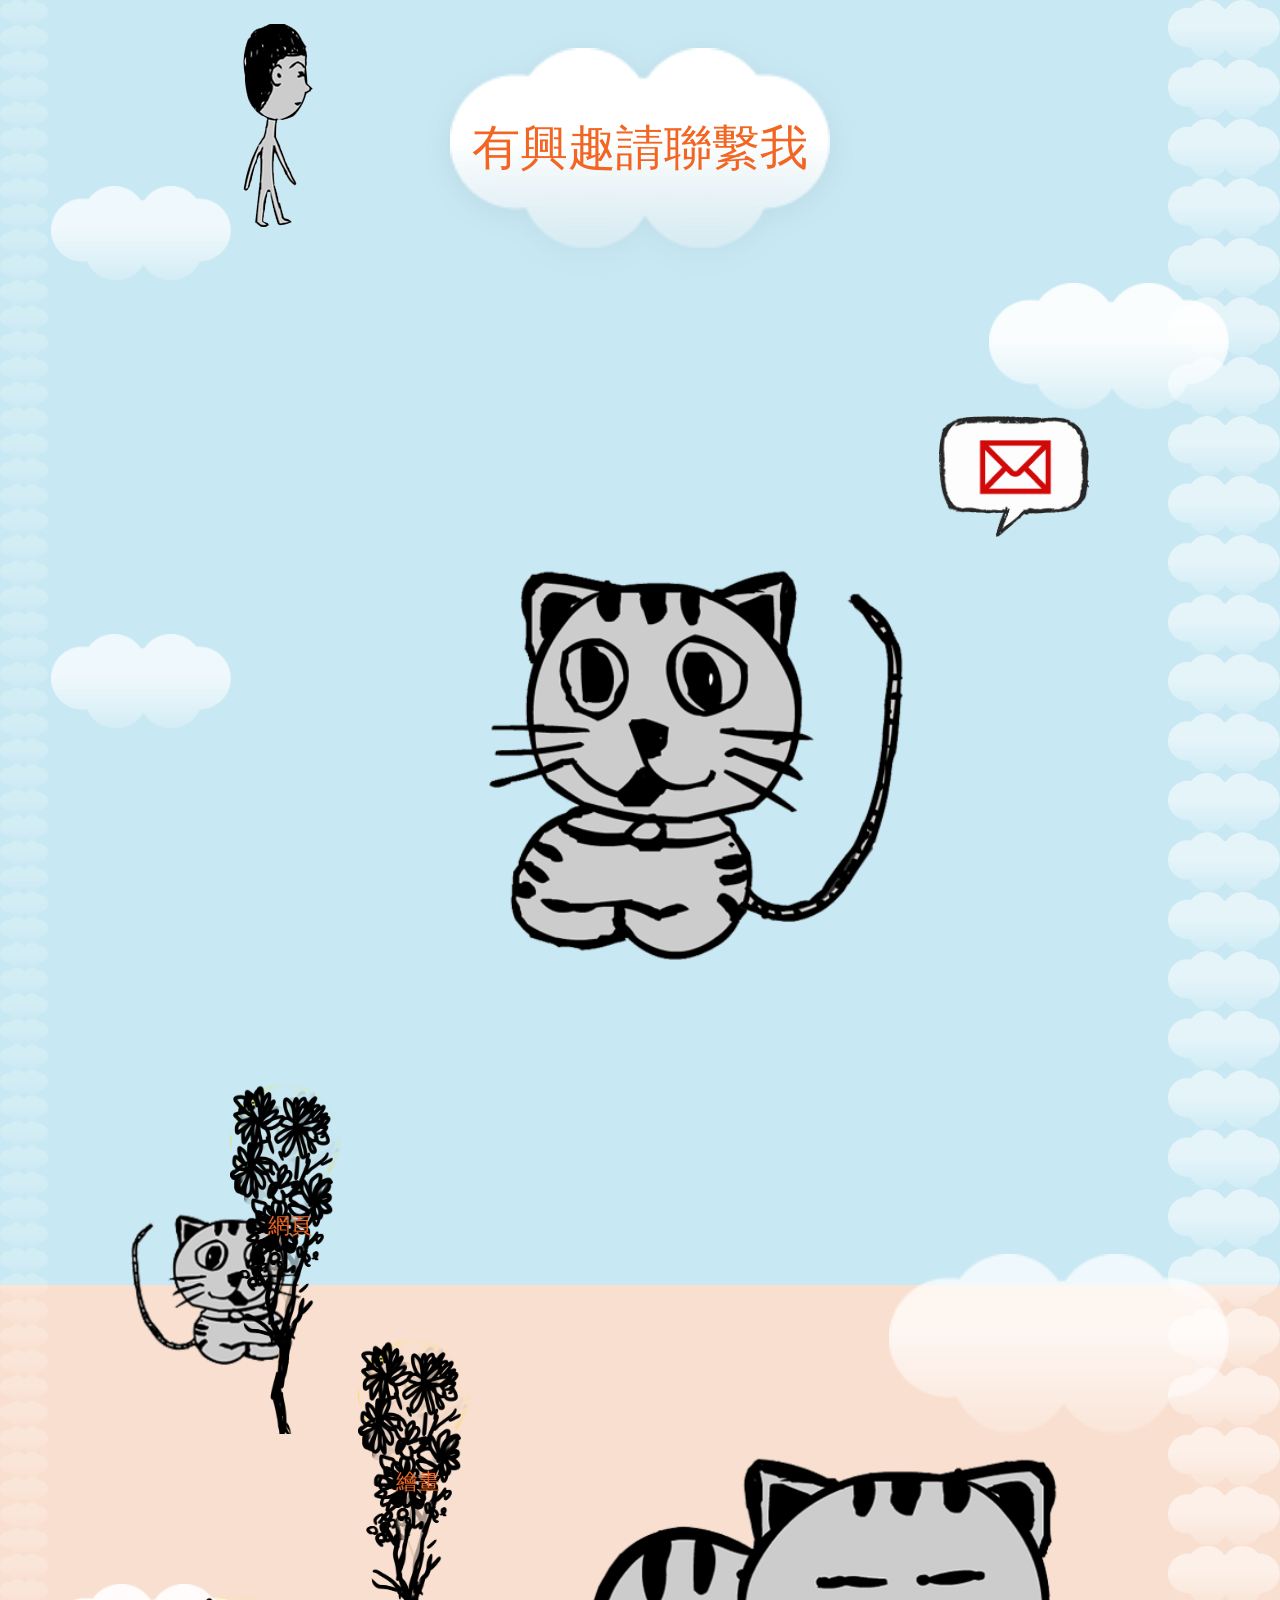
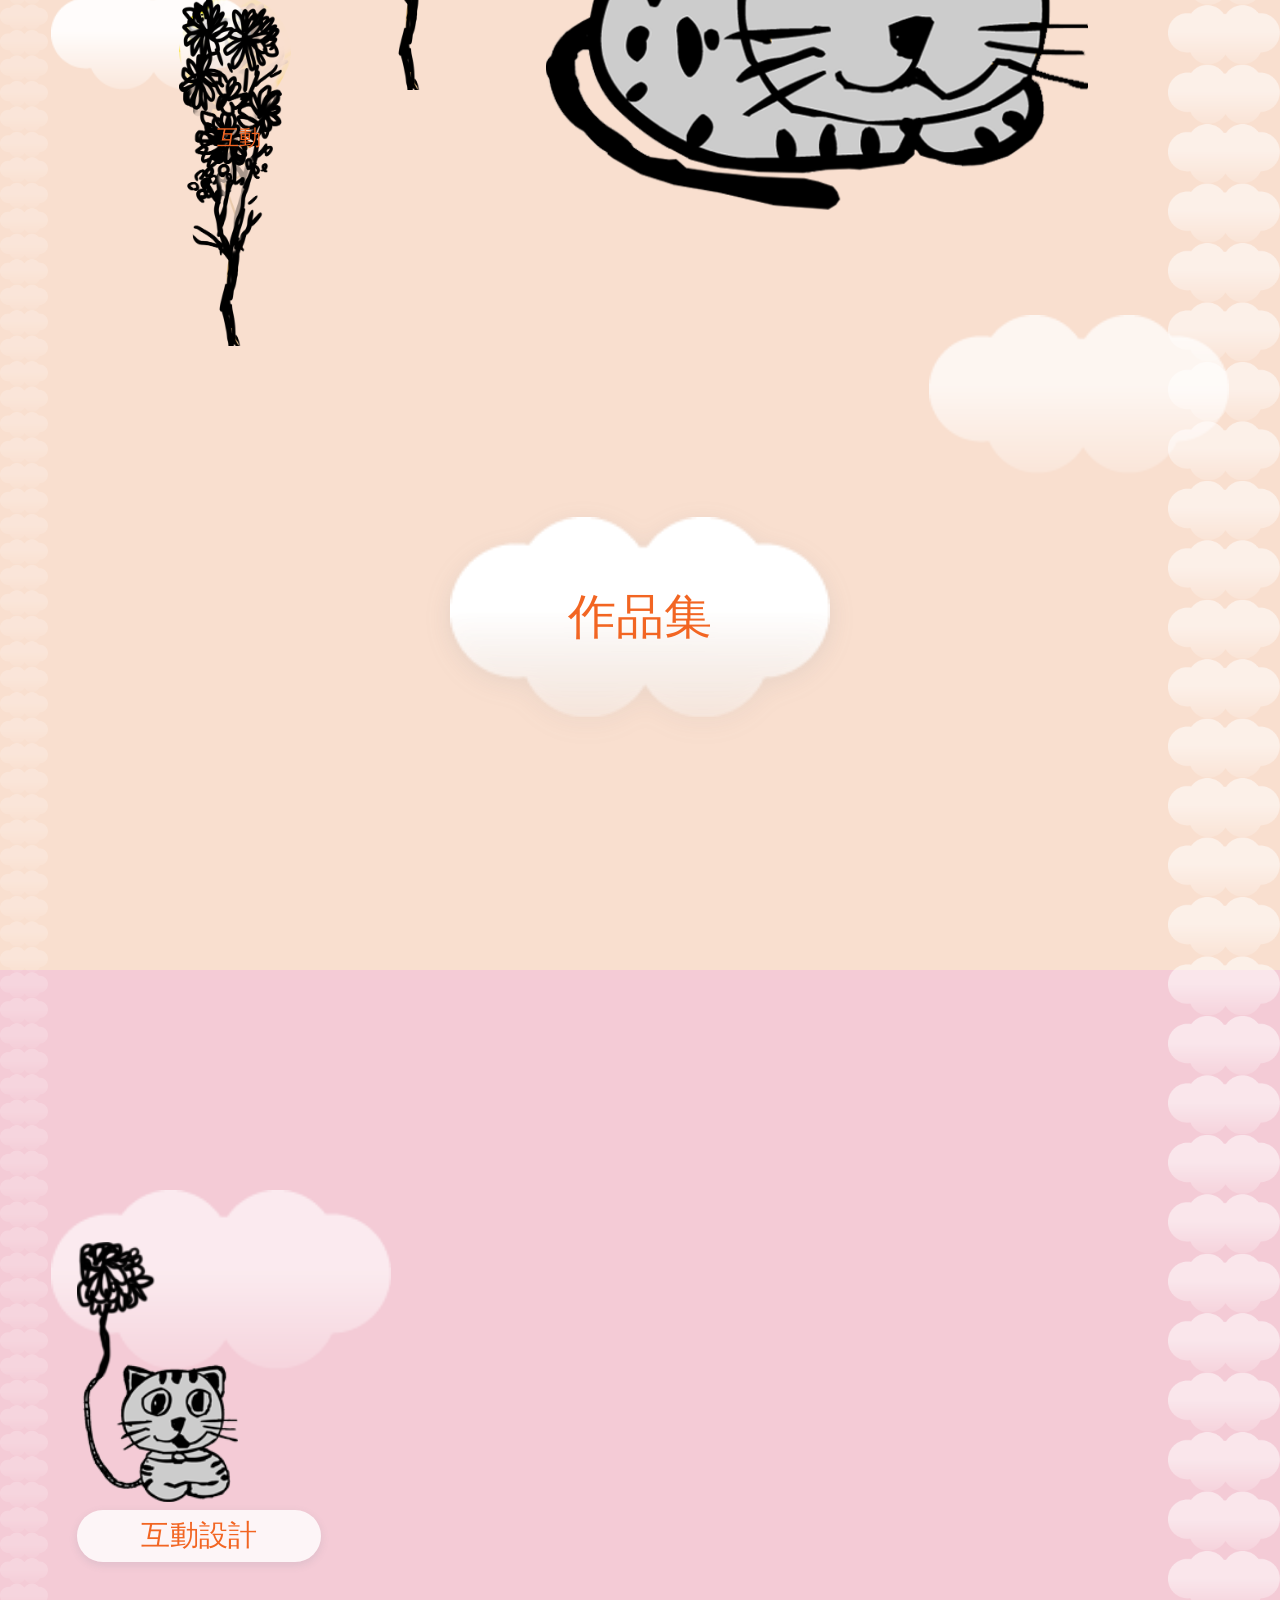
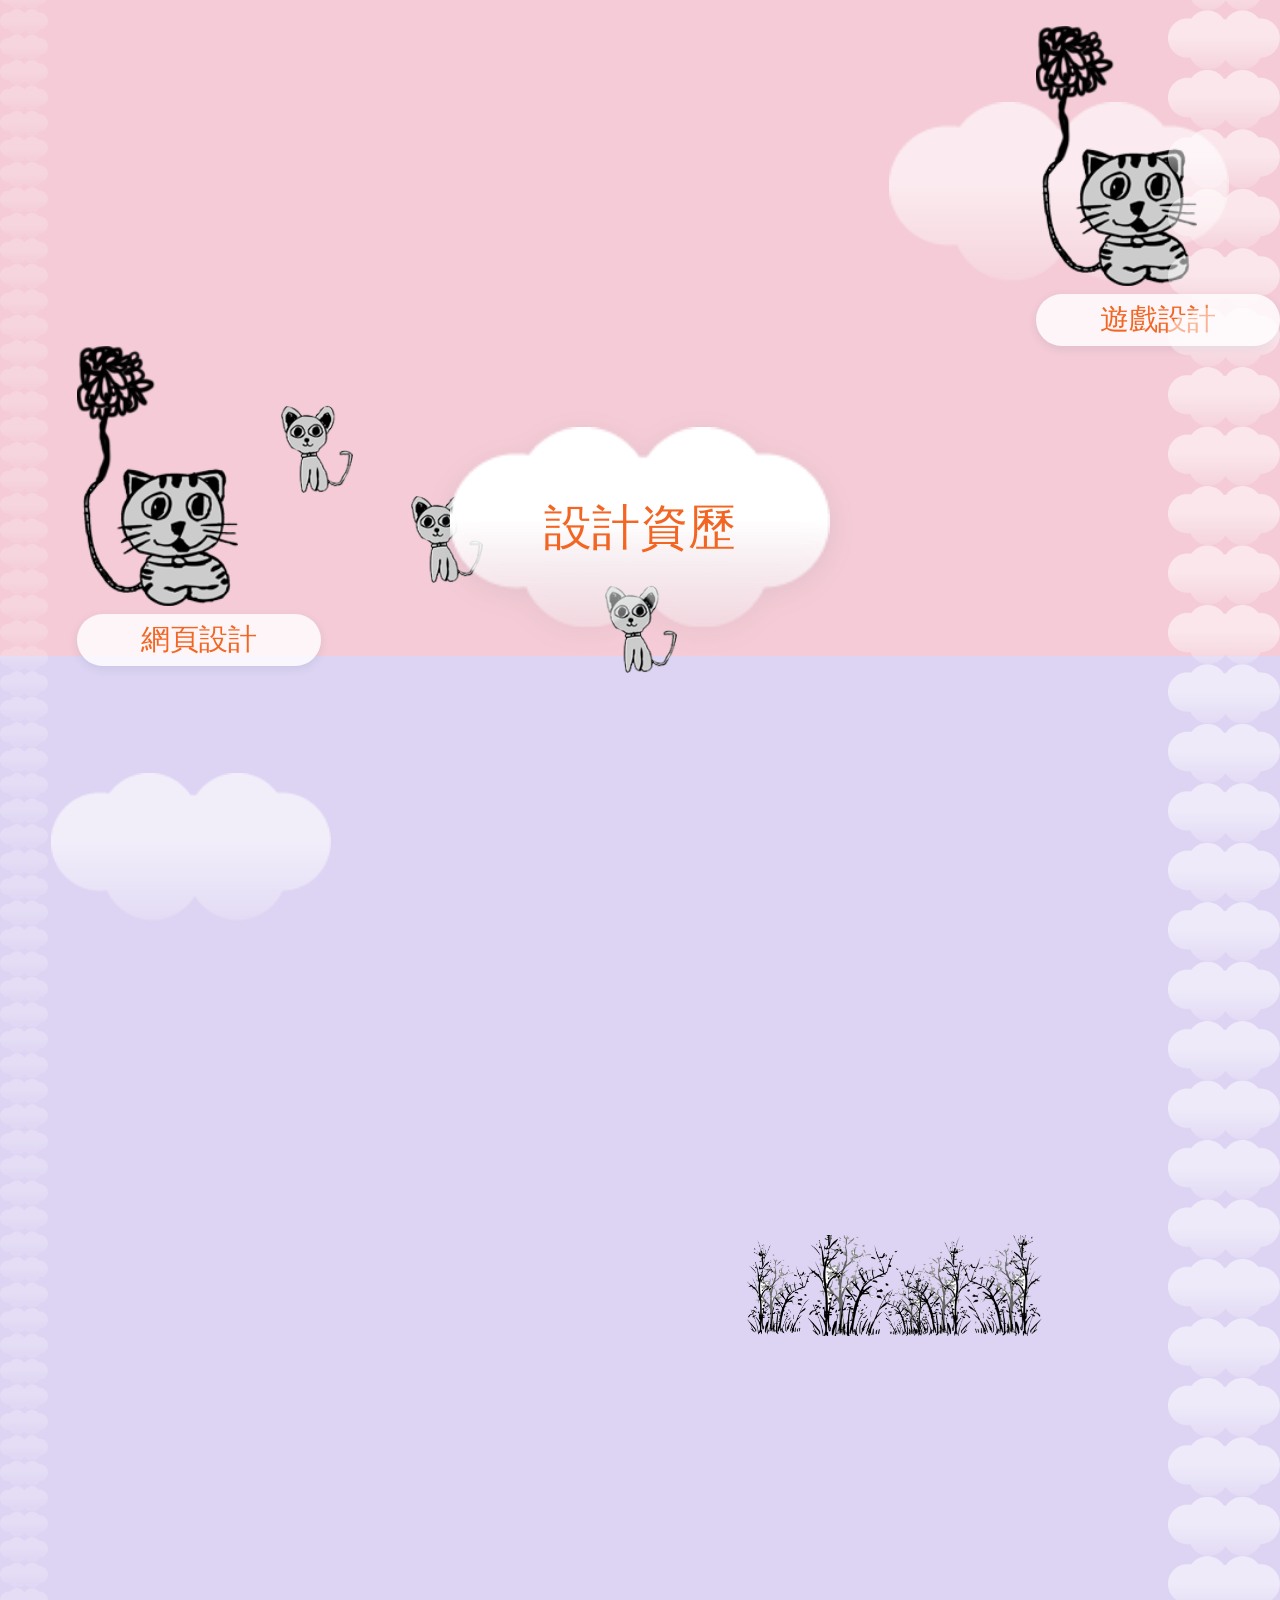
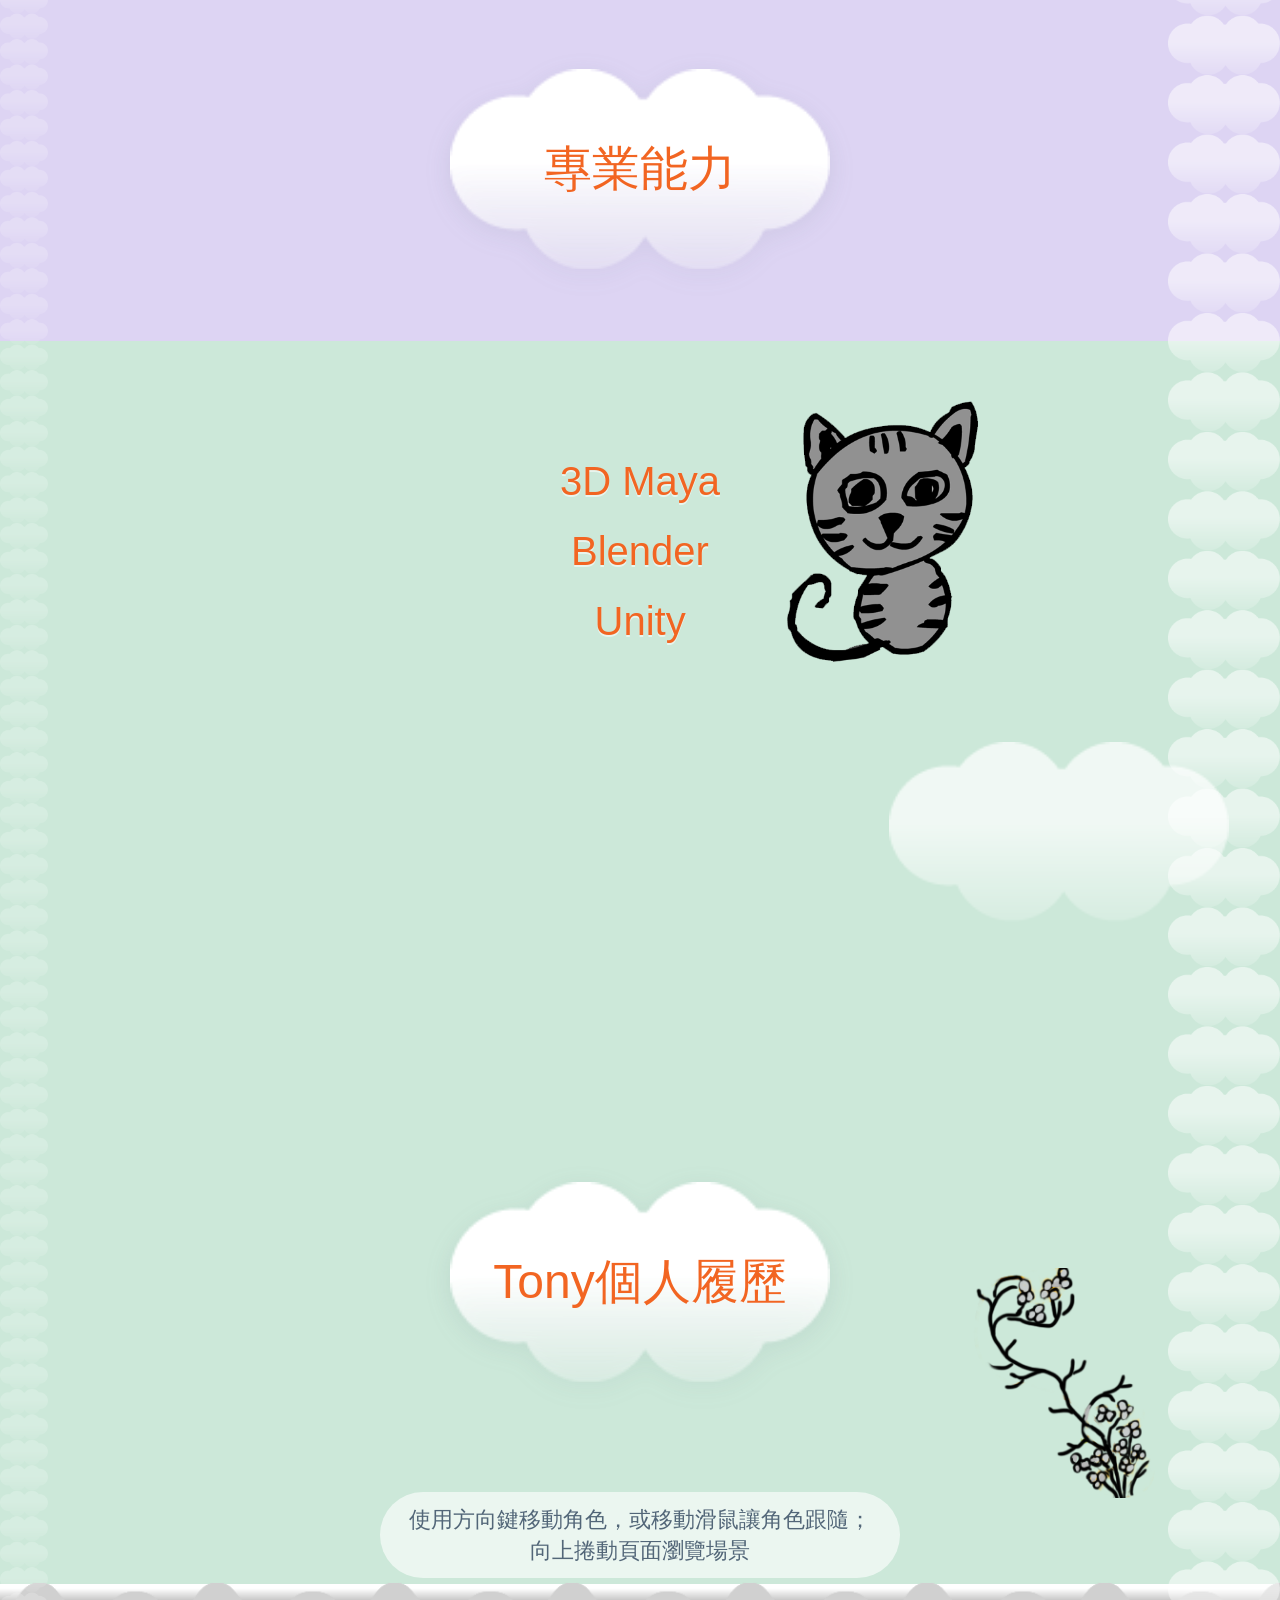
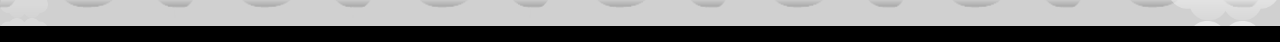
==== commit 4c3f9307: "new" ====
--- a/index.html
+++ b/index.html
@@ -66,7 +66,7 @@
 		<!-- 上層 -->
 		<!-- 內容4(操作提示) -->
 		<font size="5" color="#666666" id="content4">
-		請向上捲動頁面，從最底部開始往上瀏覽
+		使用方向鍵移動角色，或移動滑鼠讓角色跟隨；向上捲動頁面瀏覽場景
 		</font>
 		
 		<!-- 洞窟 -->
@@ -207,6 +207,13 @@
 var currentScroll;
 var sceneLength = ScreenWidth * 5.02;
 var sceneElements = [];
+var playerPosition = {x: 0, y: 0};
+var playerTarget = null;
+var playerKeys = {};
+var playerControlled = false;
+var playerFrame = null;
+var previousPlayerFrame = 0;
+var playerSpeed = 280;
 
 function getScrollDistance()
 {
@@ -339,6 +346,12 @@
 		return;
 	}
 
+	if (playerControlled)
+	{
+		renderPlayerPosition();
+		return;
+	}
+
 	var viewportHeight = $(window).height();
 	var playerHeight = $("#Player").outerHeight();
 	var maxScroll = getScrollDistance();
@@ -350,13 +363,180 @@
 	$("#Player").css("top", ($(window).scrollTop() + screenTop) + "px");
 }
 
+function clampPlayerPosition()
+{
+	var playerWidth = $("#Player").outerWidth();
+	var playerHeight = $("#Player").outerHeight();
+	playerPosition.x = Math.max(0, Math.min($(window).width() - playerWidth, playerPosition.x));
+	playerPosition.y = Math.max(0, Math.min($(window).height() - playerHeight, playerPosition.y));
+}
+
+function renderPlayerPosition()
+{
+	clampPlayerPosition();
+	$("#Player").css({
+		left: playerPosition.x + "px",
+		top: ($(window).scrollTop() + playerPosition.y) + "px"
+	});
+}
+
+function setPlayerAnimation(horizontal, vertical)
+{
+	var animation = Math.abs(horizontal) > Math.abs(vertical)
+		? (horizontal < 0 ? "LWalk" : "RWalk")
+		: "PlayerFly";
+	$("#Player").css({animationName: animation, webkitAnimationName: animation});
+}
+
+function movePlayer(timestamp)
+{
+	var delta = previousPlayerFrame ? Math.min((timestamp - previousPlayerFrame) / 1000, 0.05) : 0;
+	var horizontal = 0;
+	var vertical = 0;
+	previousPlayerFrame = timestamp;
+
+	if (playerKeys.ArrowLeft || playerKeys.ArrowRight || playerKeys.ArrowUp || playerKeys.ArrowDown)
+	{
+		horizontal = (playerKeys.ArrowRight ? 1 : 0) - (playerKeys.ArrowLeft ? 1 : 0);
+		vertical = (playerKeys.ArrowDown ? 1 : 0) - (playerKeys.ArrowUp ? 1 : 0);
+		var distance = playerSpeed * delta / (horizontal && vertical ? Math.sqrt(2) : 1);
+		playerPosition.x += horizontal * distance;
+		playerPosition.y += vertical * distance;
+	}
+	else if (playerTarget)
+	{
+		var differenceX = playerTarget.x - playerPosition.x;
+		var differenceY = playerTarget.y - playerPosition.y;
+		horizontal = differenceX;
+		vertical = differenceY;
+		var followAmount = 1 - Math.exp(-delta * 12);
+		playerPosition.x += differenceX * followAmount;
+		playerPosition.y += differenceY * followAmount;
+		if (Math.abs(differenceX) < 1 && Math.abs(differenceY) < 1)
+		{
+			playerPosition.x = playerTarget.x;
+			playerPosition.y = playerTarget.y;
+			playerTarget = null;
+		}
+	}
+
+	renderPlayerPosition();
+	if (horizontal || vertical)
+	{
+		setPlayerAnimation(horizontal, vertical);
+	}
+	else
+	{
+		$("#Player").css({animationName: "", webkitAnimationName: ""});
+	}
+
+	if (playerTarget || playerKeys.ArrowLeft || playerKeys.ArrowRight || playerKeys.ArrowUp || playerKeys.ArrowDown)
+	{
+		playerFrame = window.requestAnimationFrame(movePlayer);
+	}
+	else
+	{
+		playerFrame = null;
+		previousPlayerFrame = 0;
+	}
+}
+
+function startPlayerMovement()
+{
+	if (playerFrame === null)
+	{
+		playerFrame = window.requestAnimationFrame(movePlayer);
+	}
+}
+
+function getPlayerArrowKey(event)
+{
+	var key = event.key;
+	if (/^Arrow(Left|Right|Up|Down)$/.test(key))
+	{
+		return key;
+	}
+
+	return {
+		37: "ArrowLeft",
+		38: "ArrowUp",
+		39: "ArrowRight",
+		40: "ArrowDown"
+	}[event.which || event.keyCode] || "";
+}
+
+function activatePlayerControls()
+{
+	var playerBounds = document.getElementById("Player").getBoundingClientRect();
+	playerPosition.x = playerBounds.left;
+	playerPosition.y = playerBounds.top;
+
+	$(document).keydown(function(event)
+	{
+		var key = getPlayerArrowKey(event);
+		if (key)
+		{
+			event.preventDefault();
+			playerControlled = true;
+			playerTarget = null;
+			if (!playerKeys[key])
+			{
+				var horizontal = key === "ArrowRight" ? 1 : key === "ArrowLeft" ? -1 : 0;
+				var vertical = key === "ArrowDown" ? 1 : key === "ArrowUp" ? -1 : 0;
+				playerPosition.x += horizontal * 14;
+				playerPosition.y += vertical * 14;
+				renderPlayerPosition();
+				setPlayerAnimation(horizontal, vertical);
+			}
+			playerKeys[key] = true;
+			startPlayerMovement();
+		}
+	});
+
+	$(document).keyup(function(event)
+	{
+		var key = getPlayerArrowKey(event);
+		if (playerKeys[key])
+		{
+			playerKeys[key] = false;
+		}
+	});
+
+	$(window).blur(function()
+	{
+		playerKeys = {};
+		playerTarget = null;
+		if (playerFrame !== null)
+		{
+			window.cancelAnimationFrame(playerFrame);
+			playerFrame = null;
+			previousPlayerFrame = 0;
+			$("#Player").css({animationName: "", webkitAnimationName: ""});
+		}
+	});
+
+	$(document).mousemove(function(event)
+	{
+		playerControlled = true;
+		playerTarget = {
+			x: Math.max(0, Math.min($(window).width() - $("#Player").outerWidth(),
+				event.clientX - $("#Player").outerWidth() / 2)),
+			y: Math.max(0, Math.min($(window).height() - $("#Player").outerHeight(),
+				event.clientY - $("#Player").outerHeight() / 2))
+		};
+		startPlayerMovement();
+	});
+}
+
 layoutVerticalScene();
+activatePlayerControls();
 
 $(window).resize(function()
 {
 	var progress = getScrollDistance() - $(window).scrollTop();
 	layoutVerticalScene();
 	window.scrollTo(0, Math.max(0, getScrollDistance() - progress));
+	clampPlayerPosition();
 	updateVerticalPlayer();
 });
 </script >
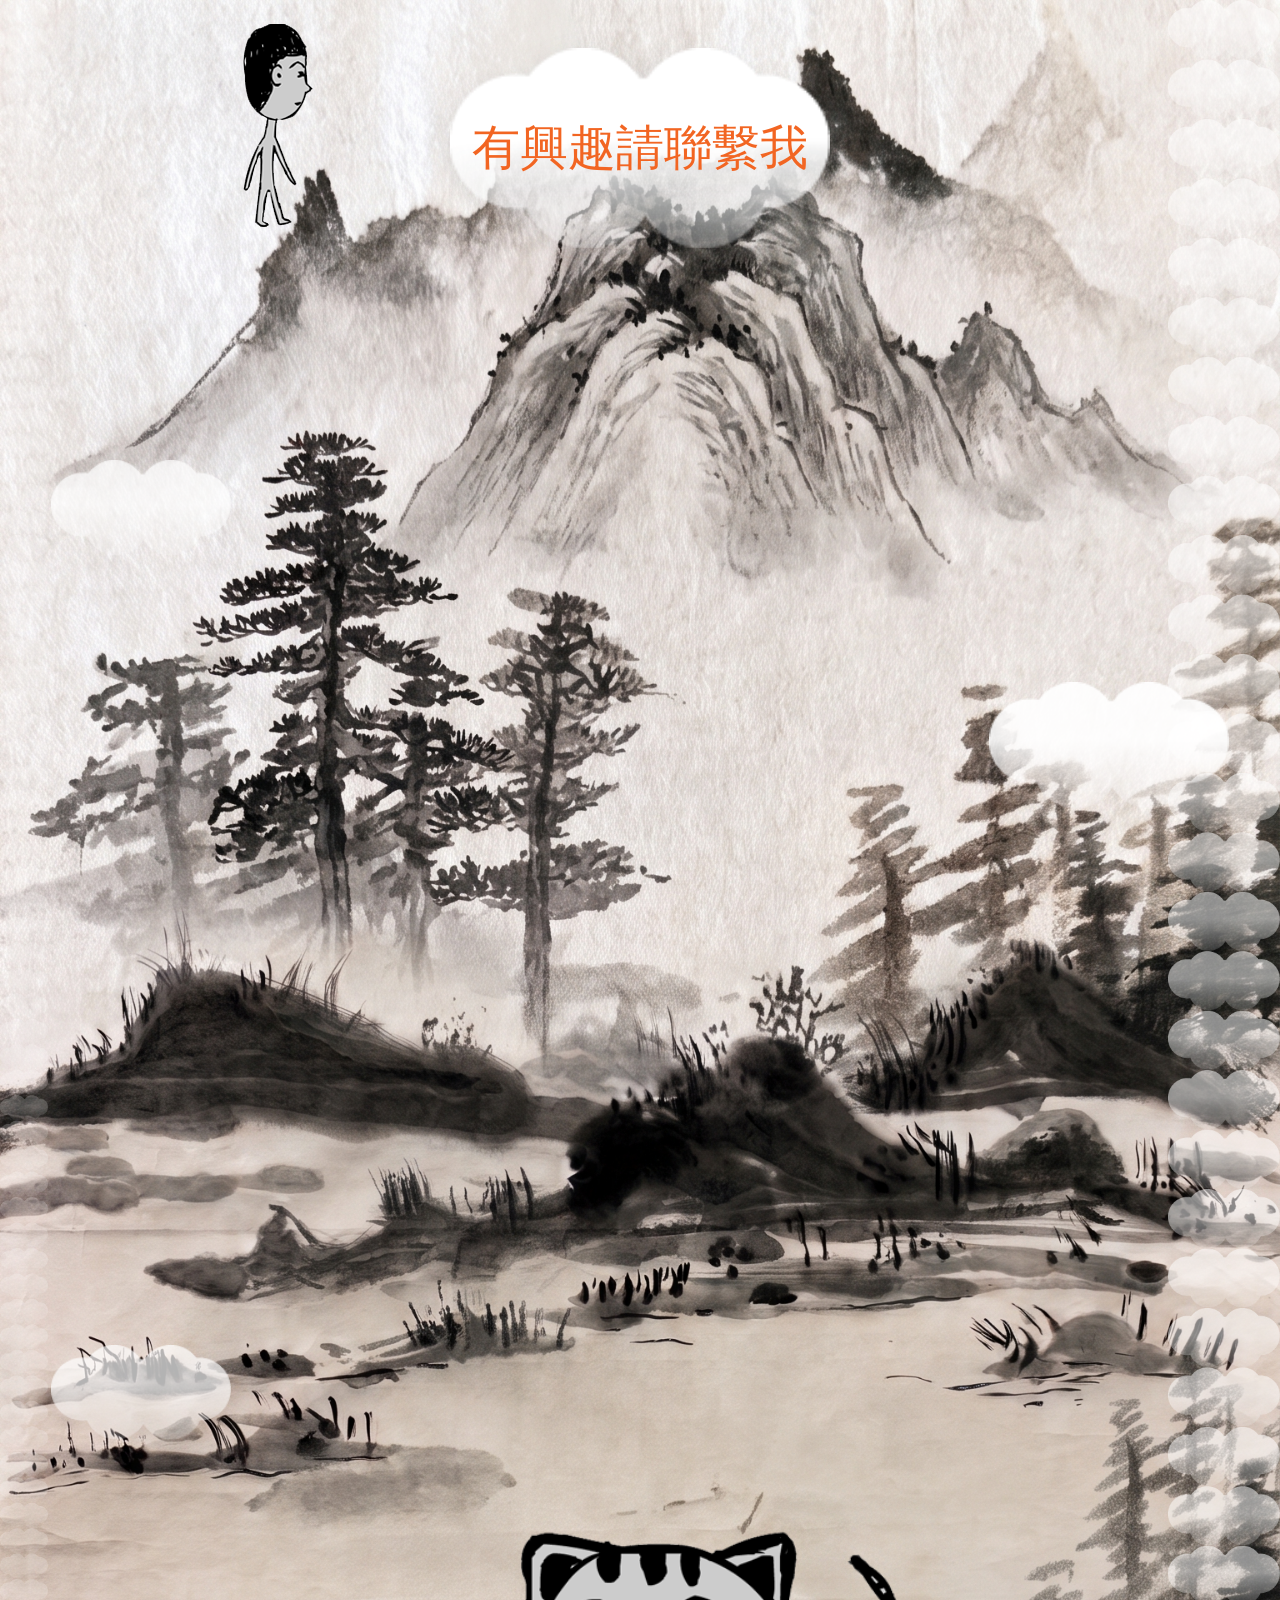
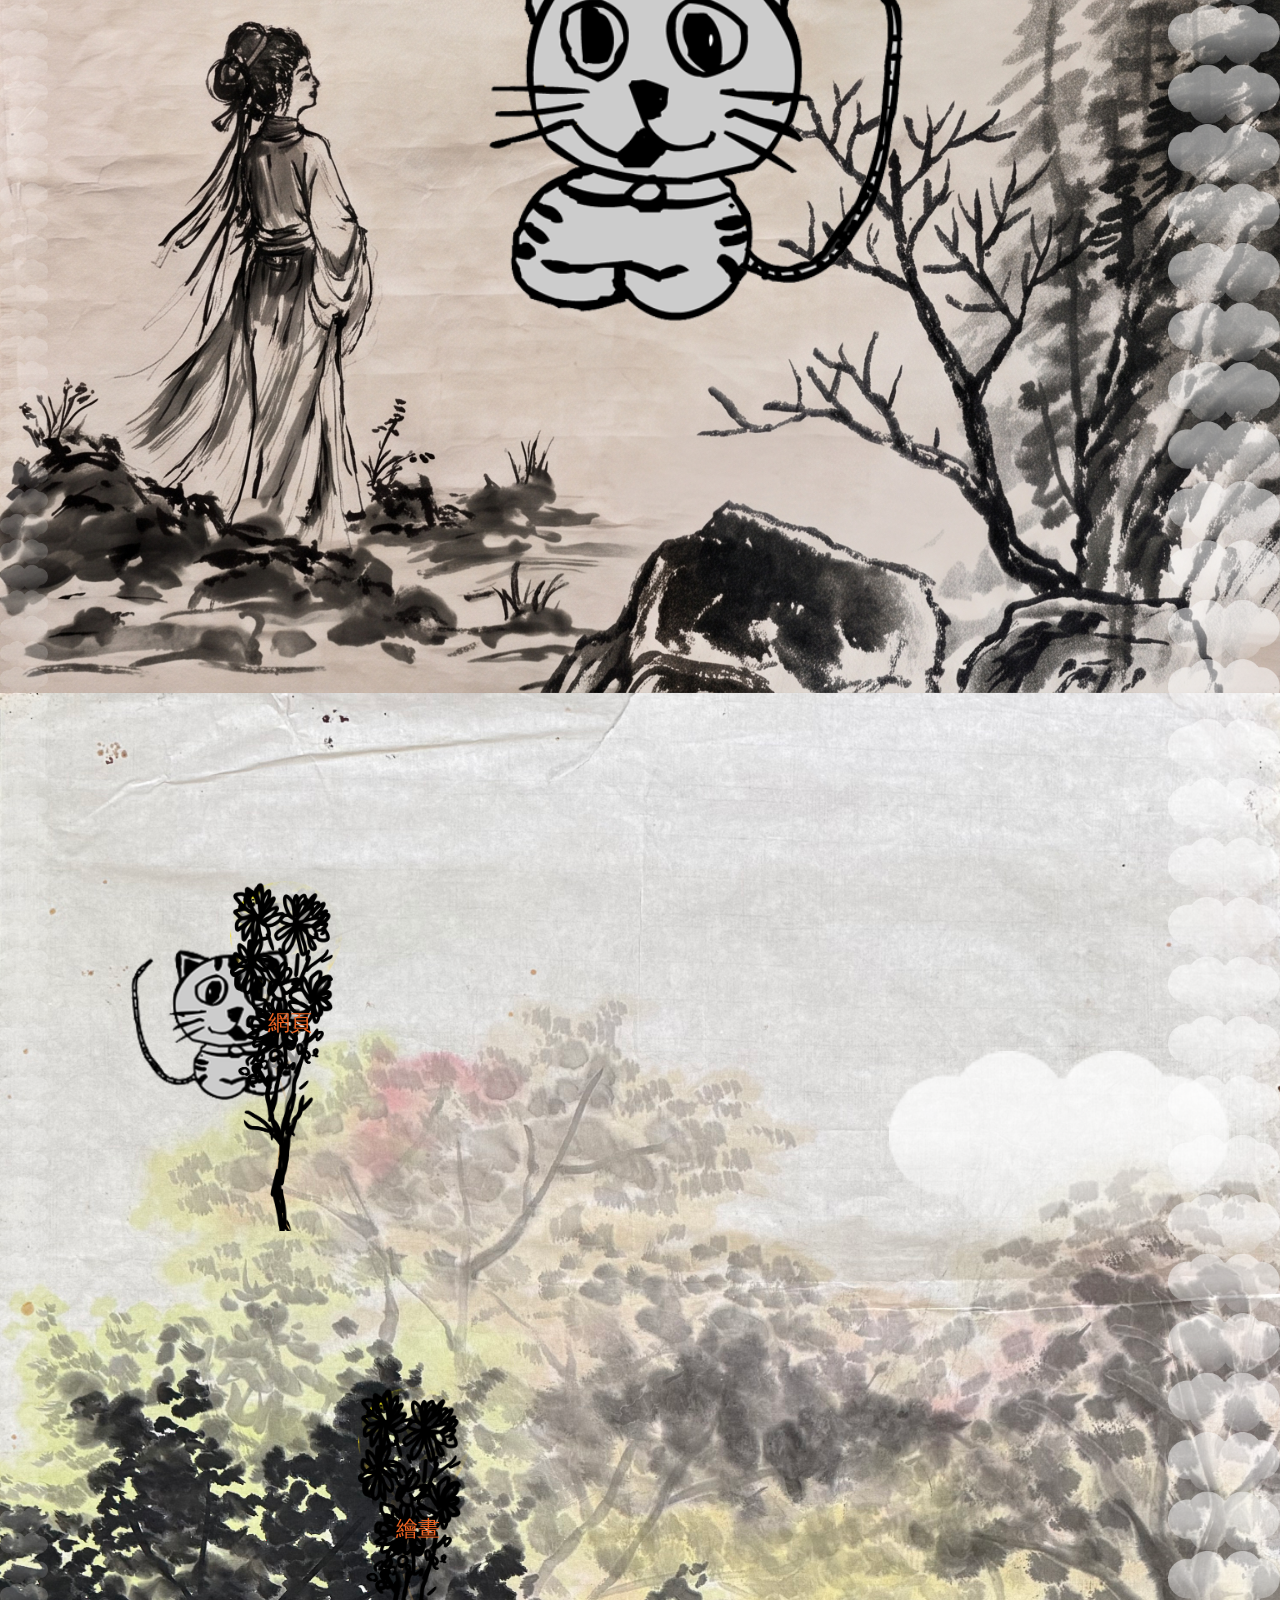
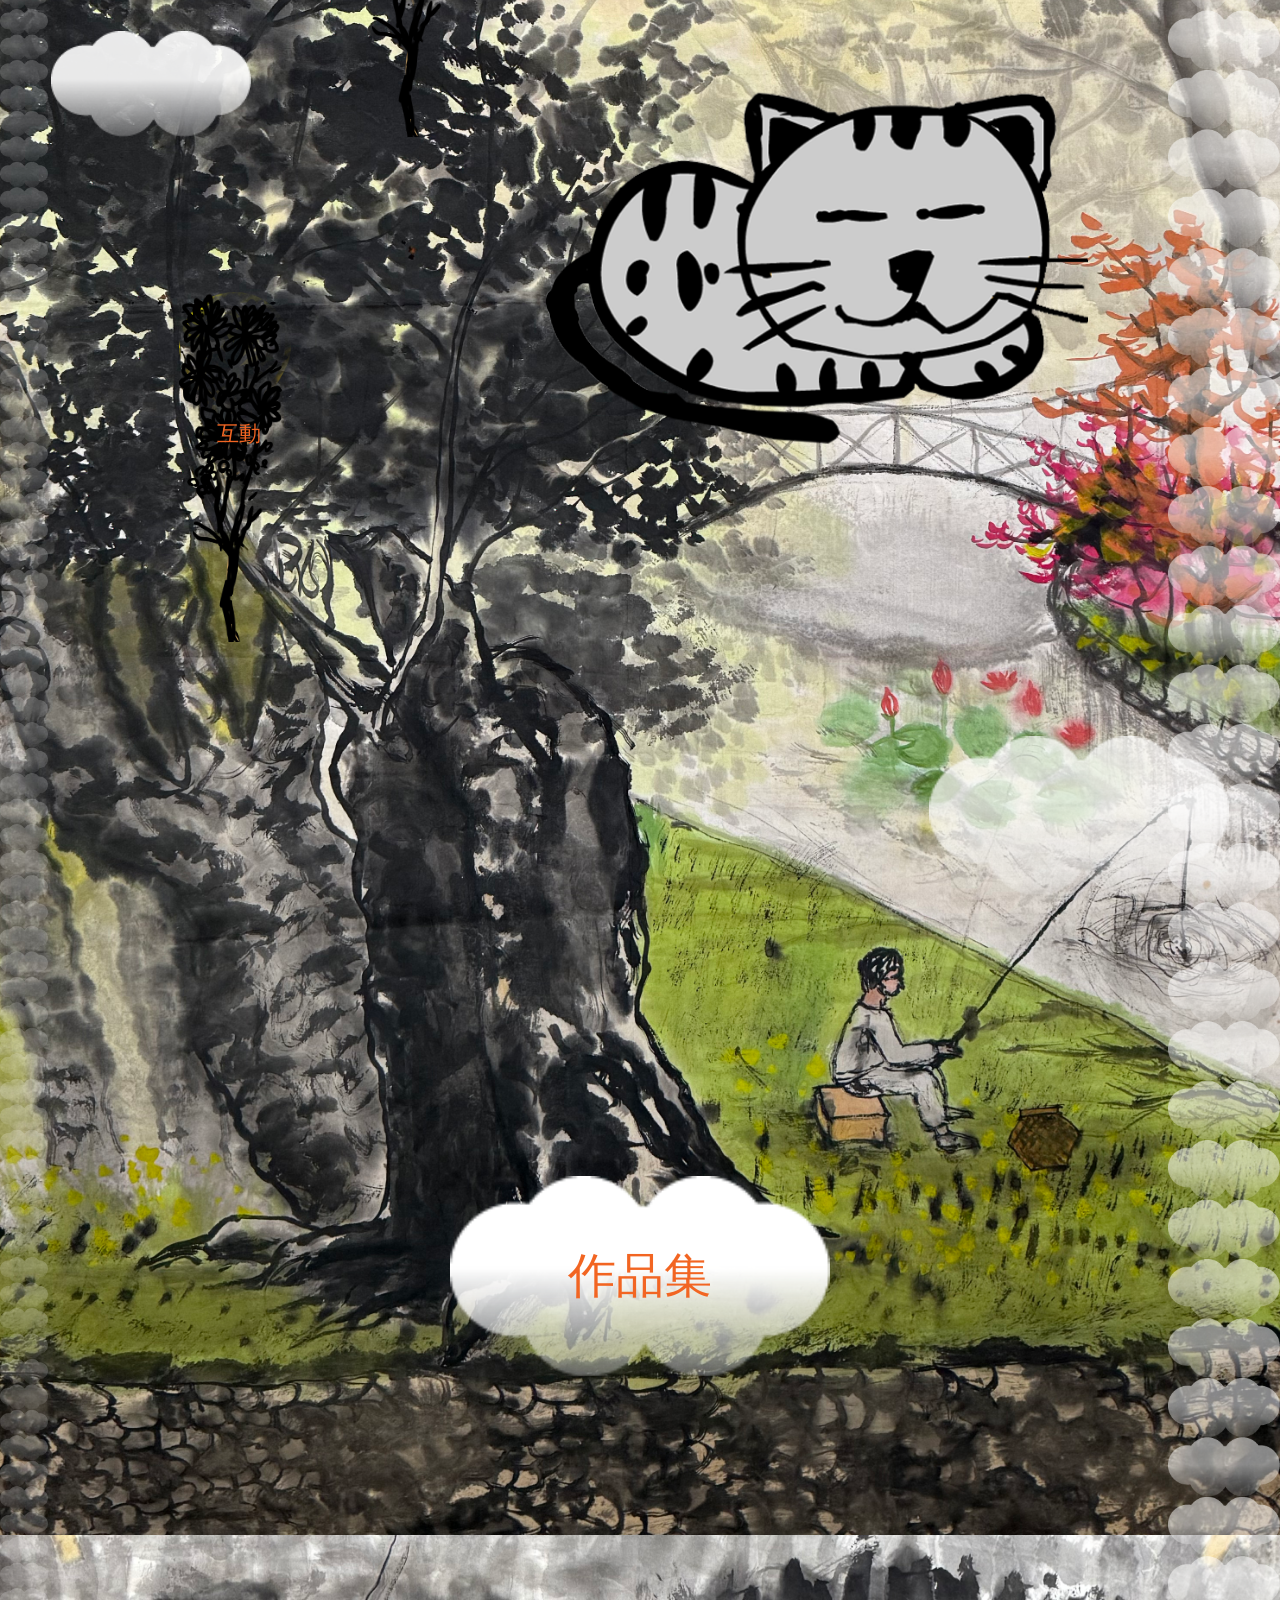
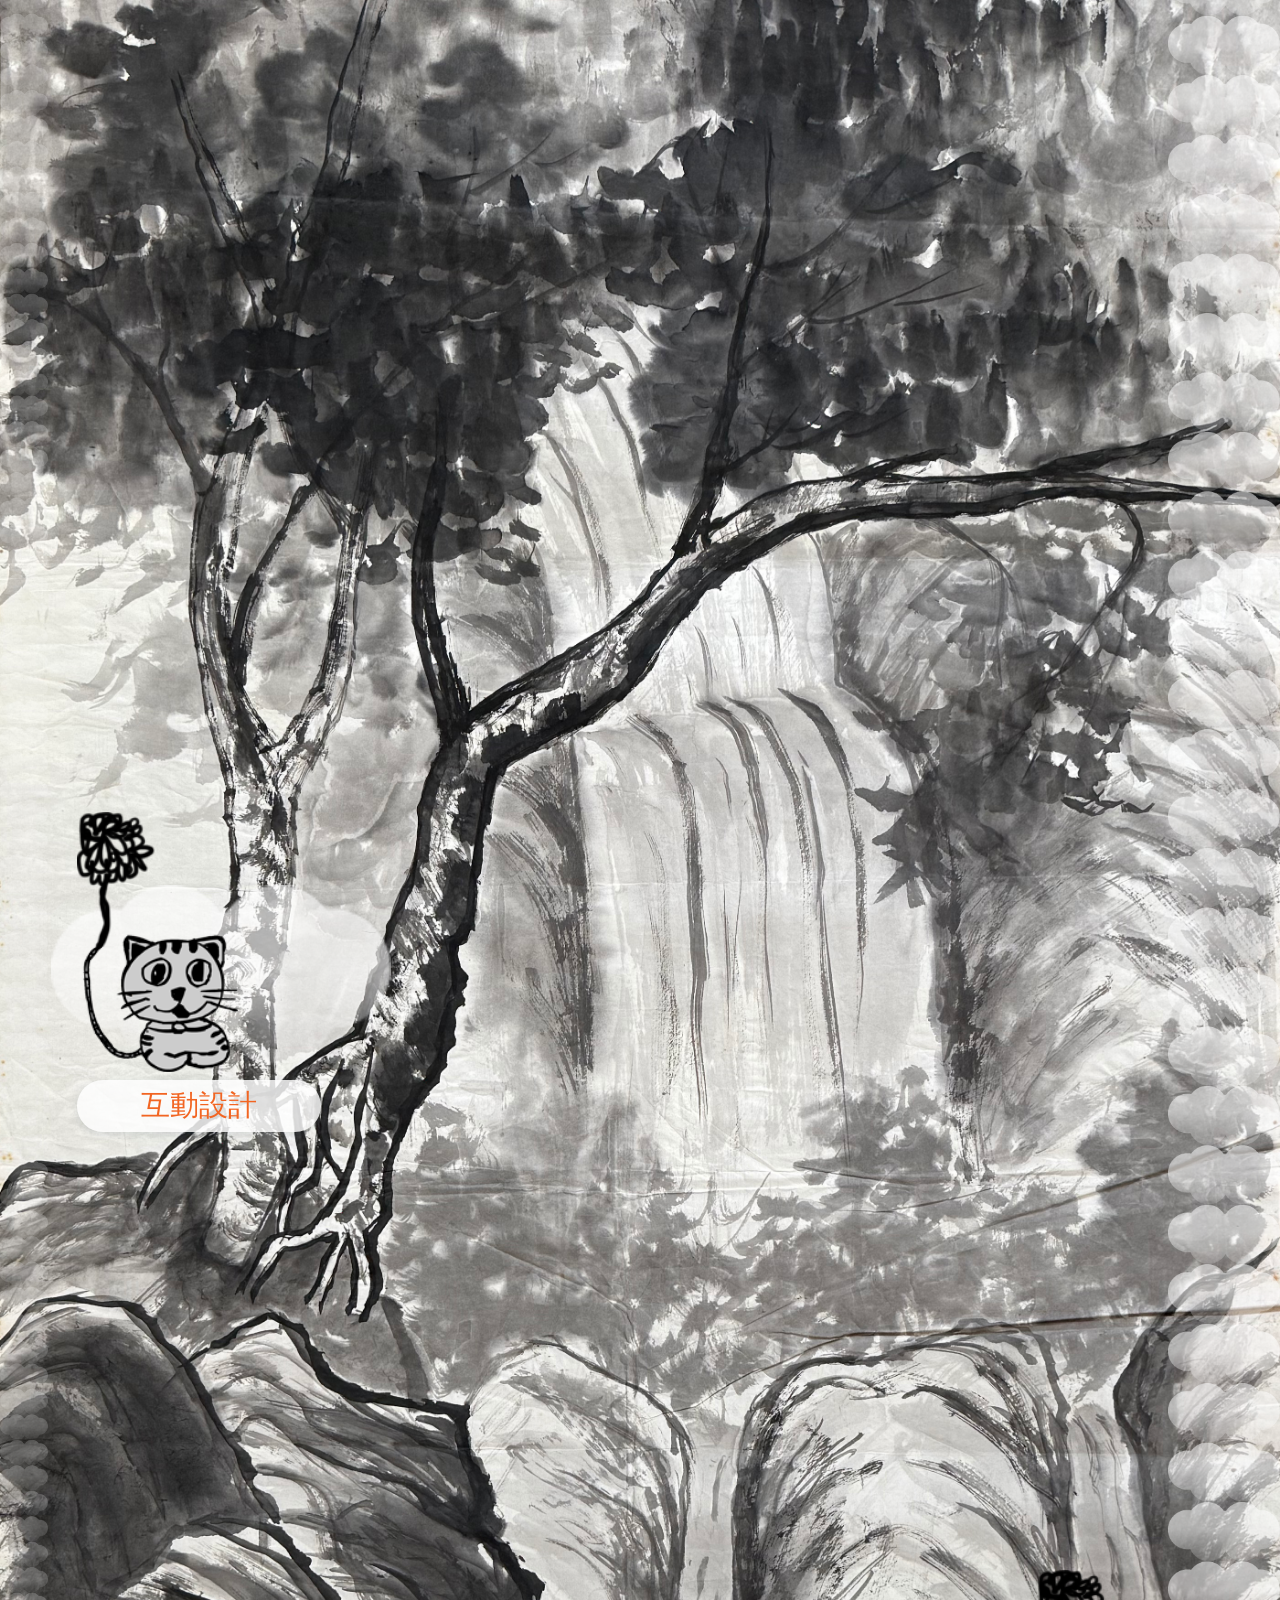
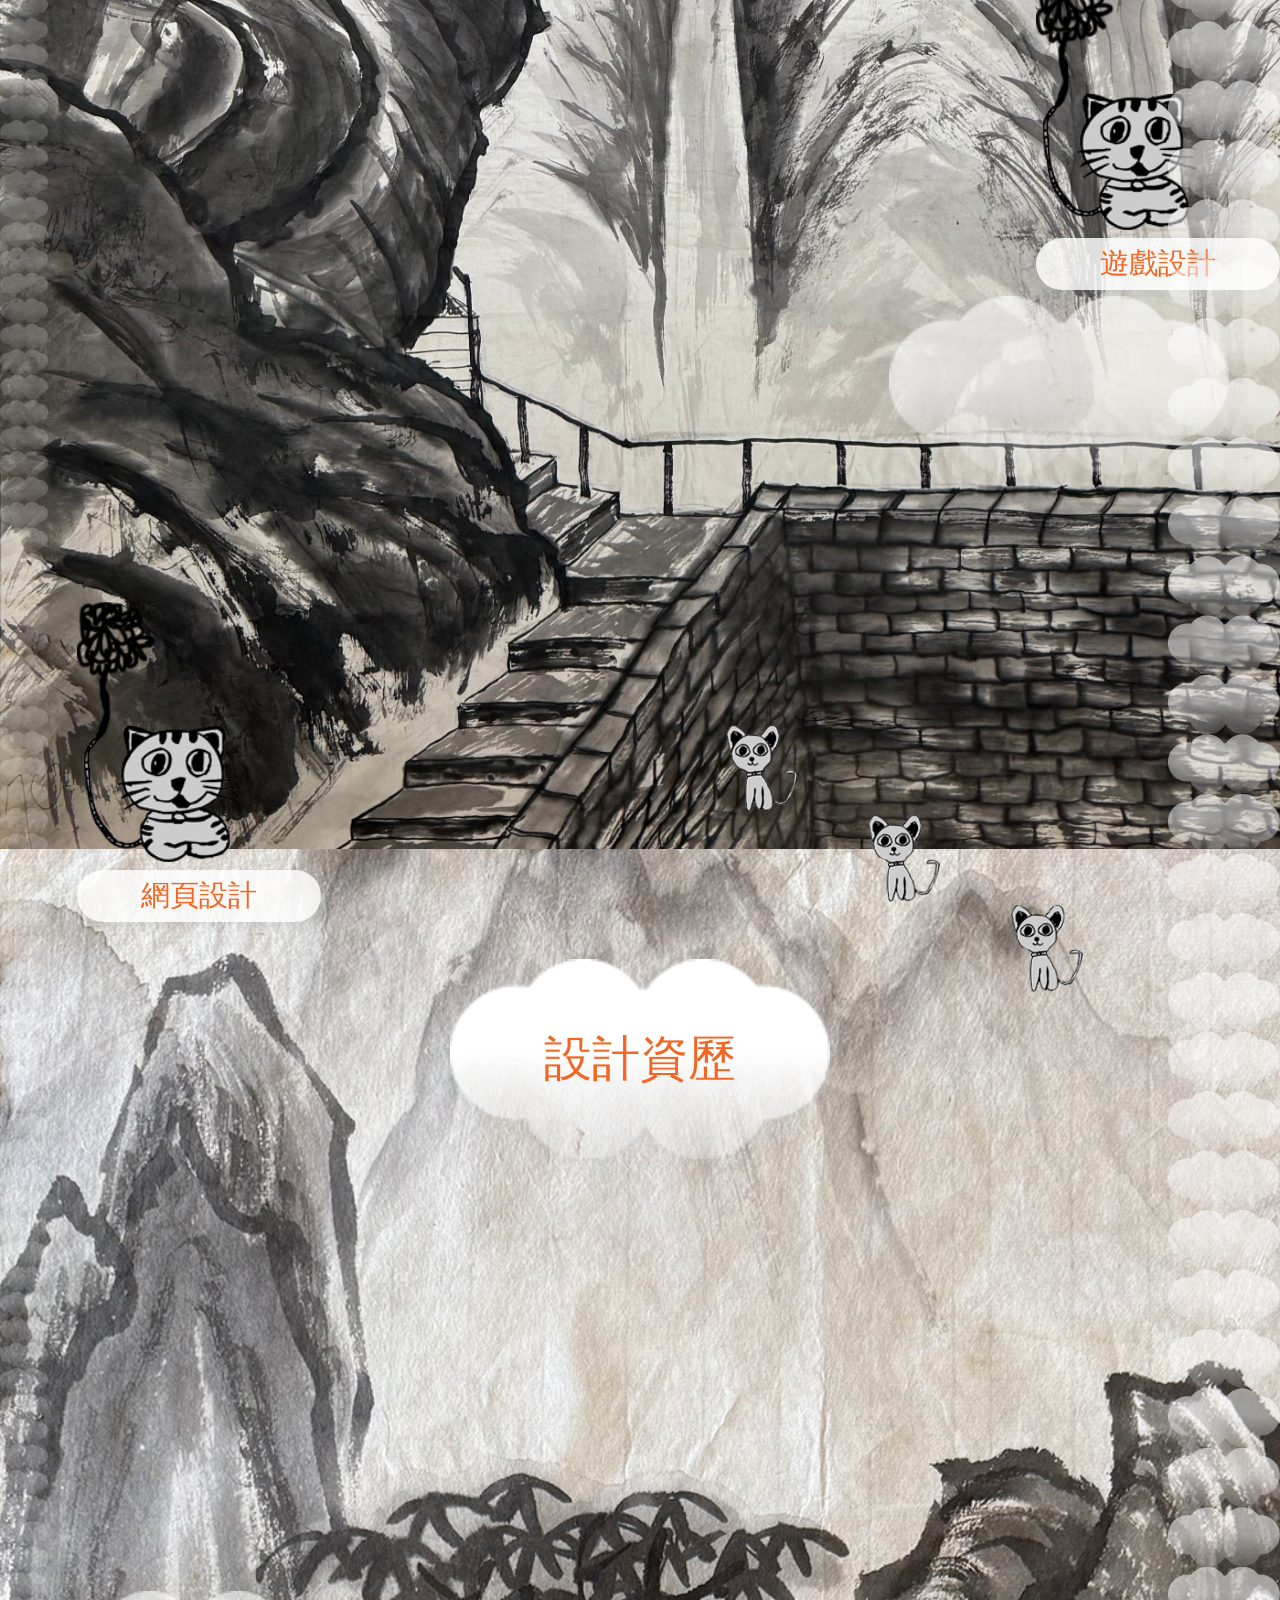
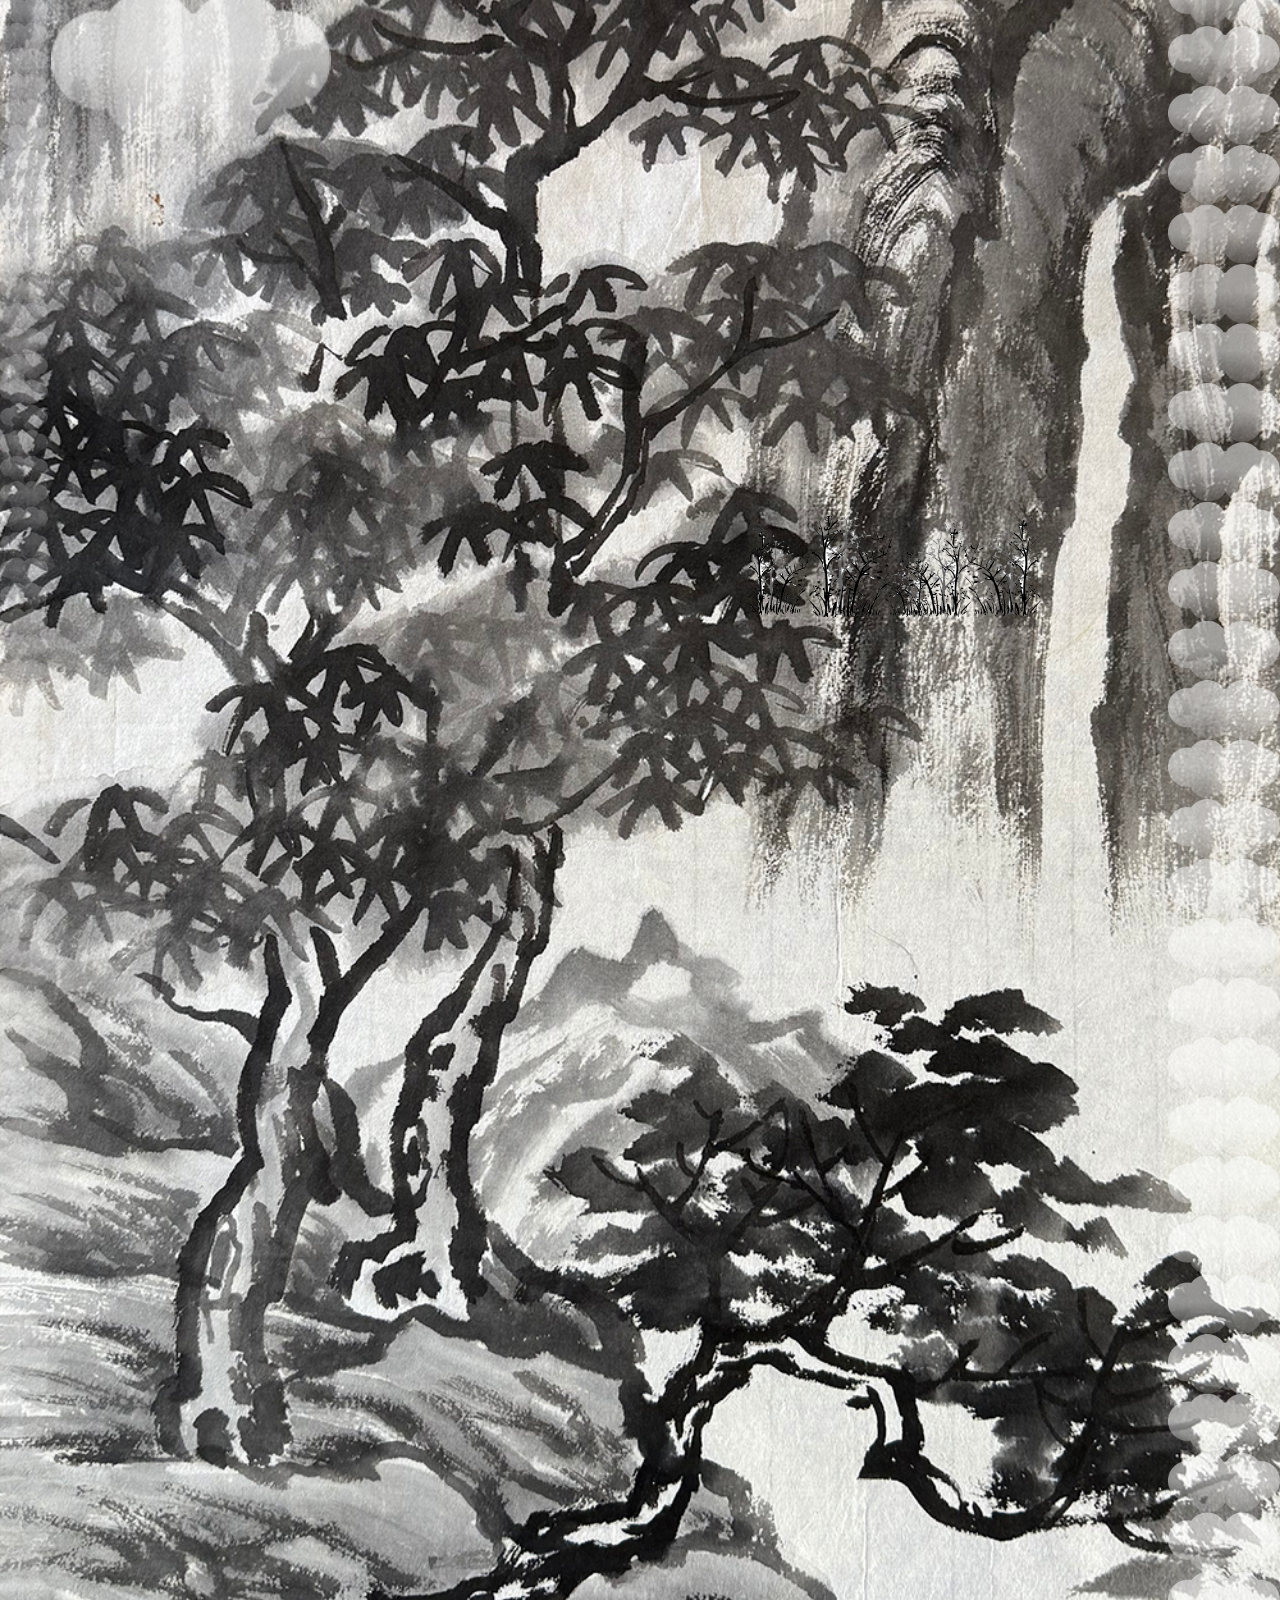
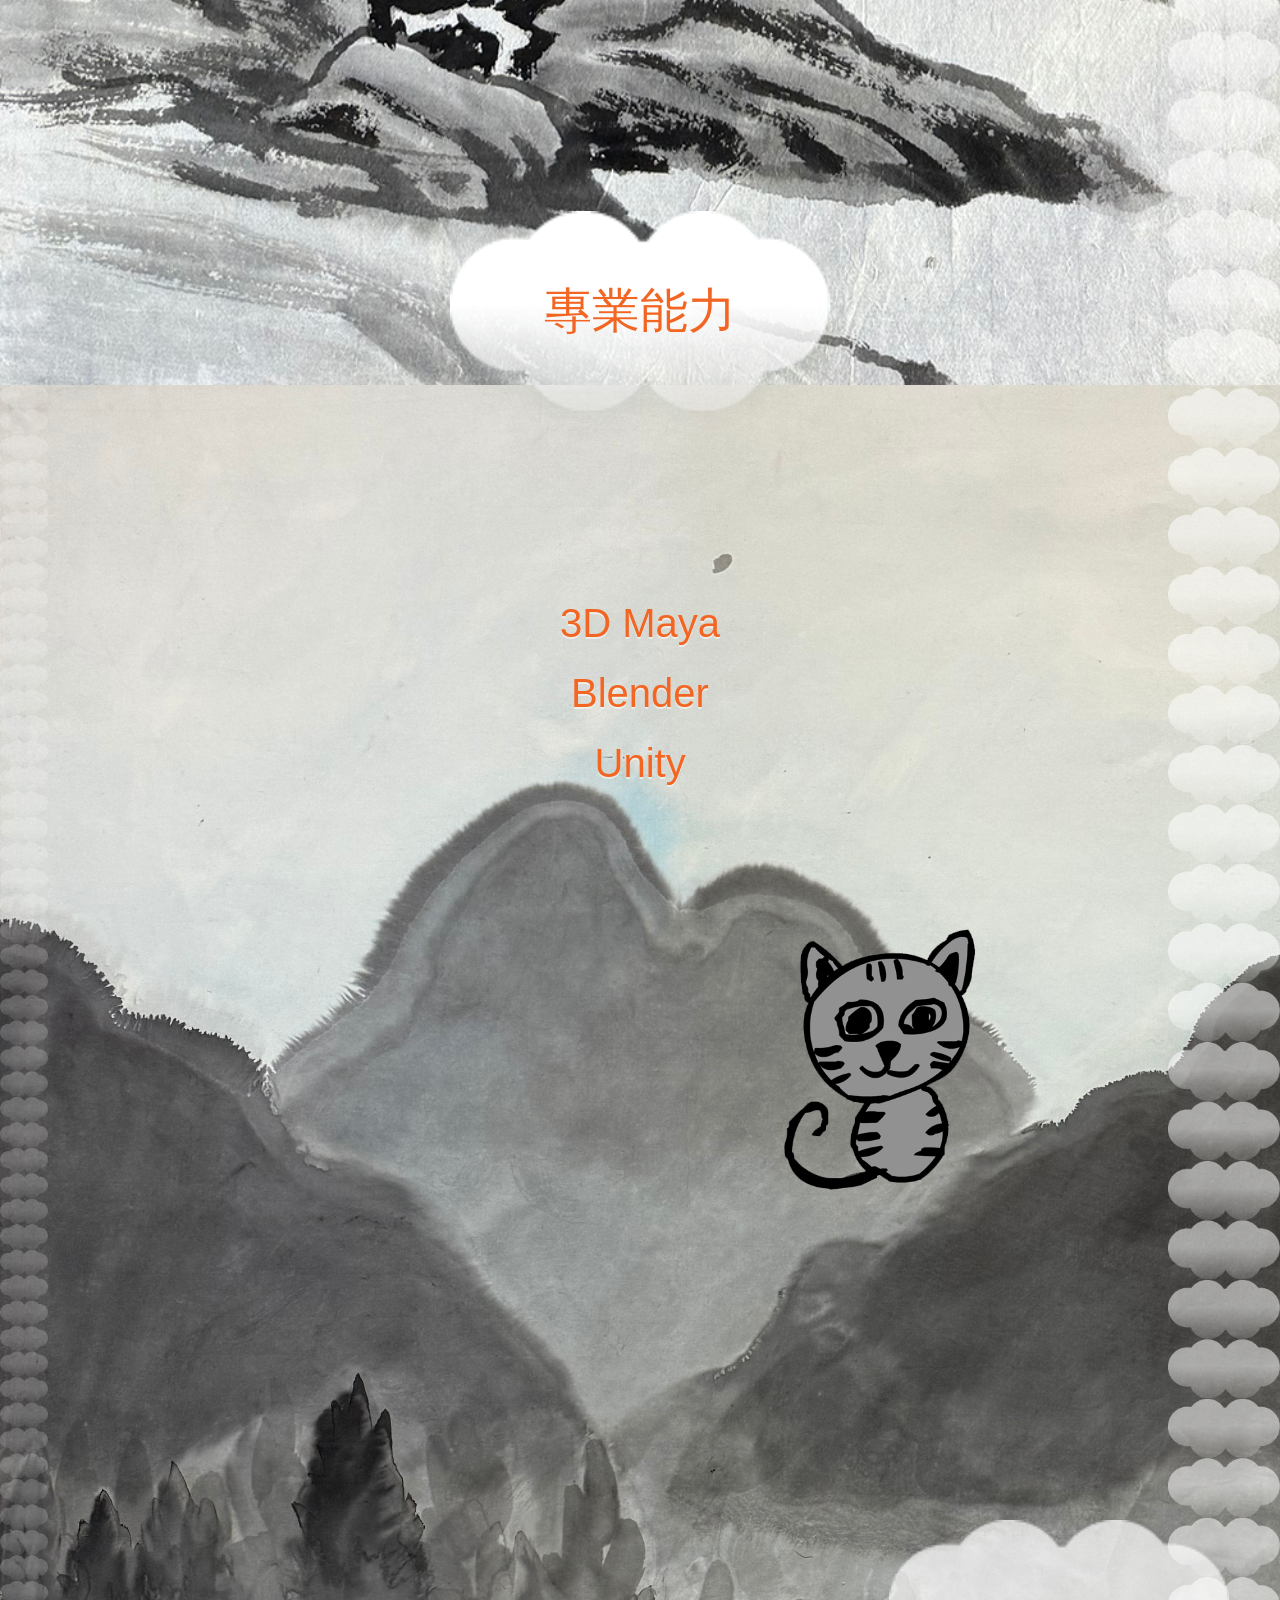
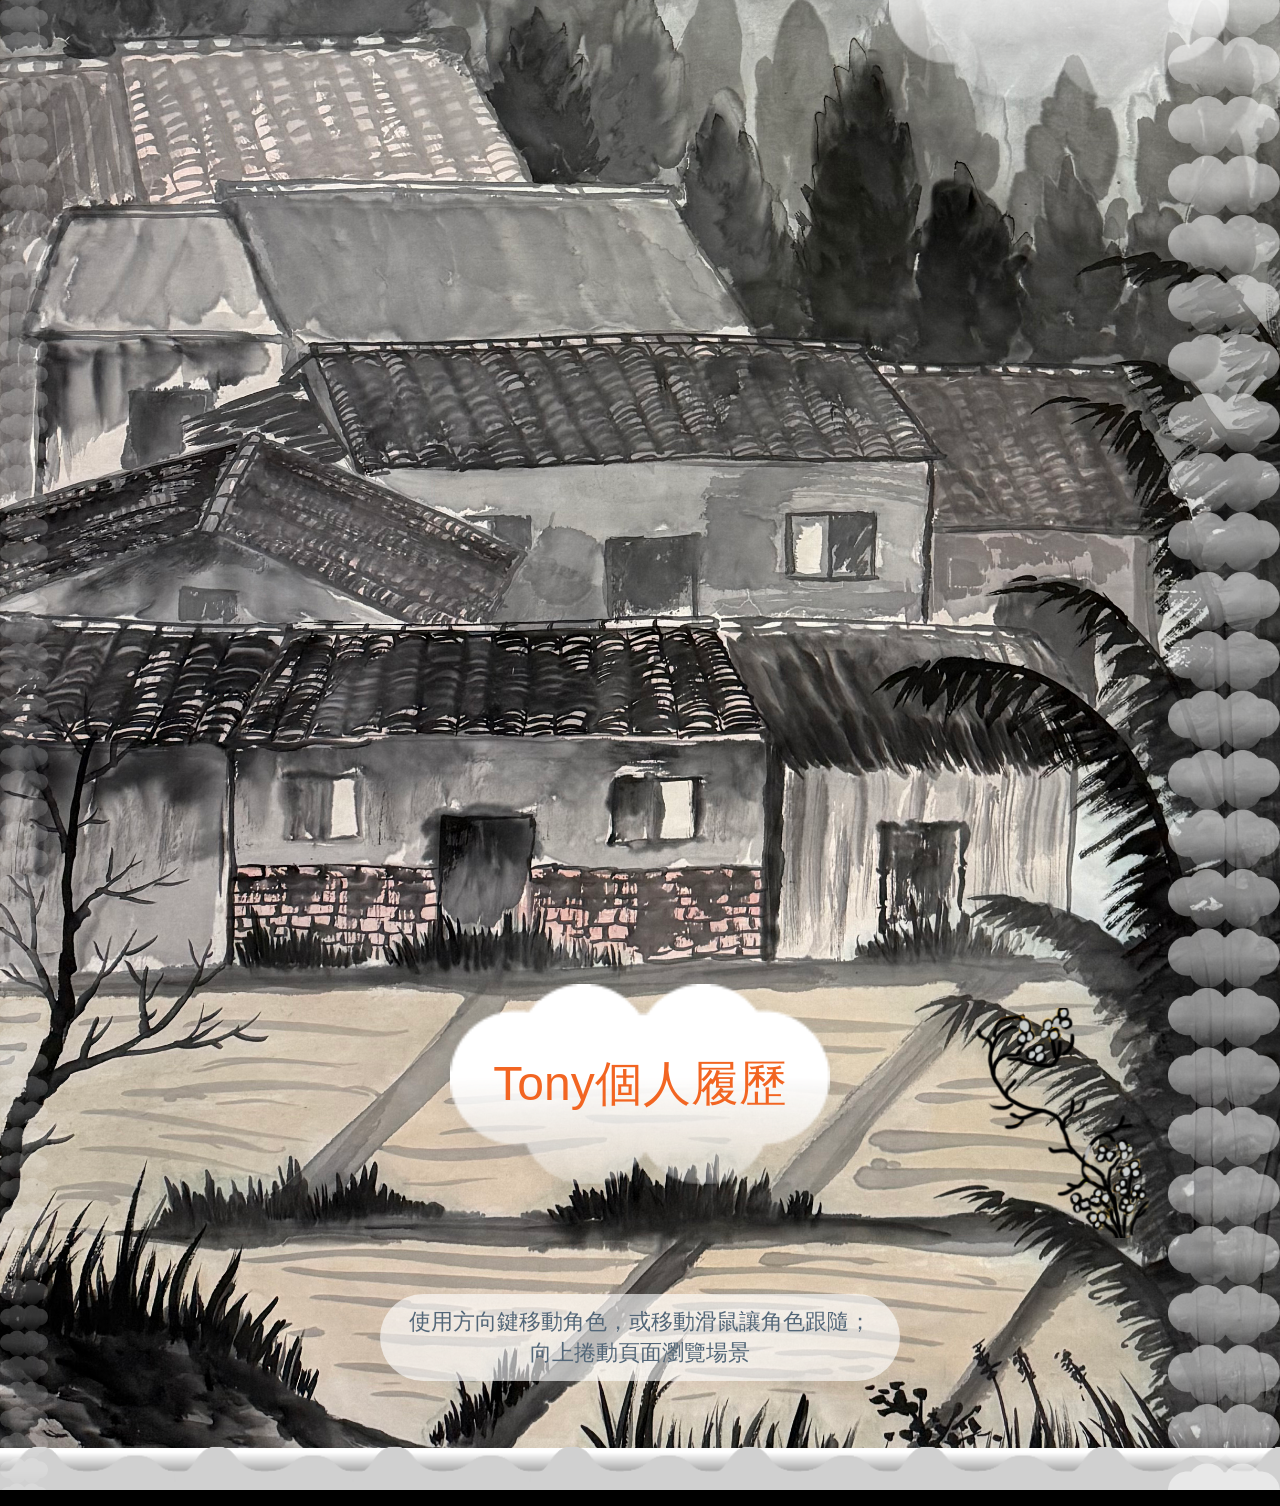
==== commit c34c4108: "bgupdate" ====
--- a/index.html
+++ b/index.html
@@ -18,7 +18,13 @@
 	<div id="Floor">	
 		<!-- 底層 -->
 		<!-- 背景 -->
-		<div id="Bg"></div>
+		<div id="Bg">
+			<img class="scene-background" src="image/bg1.jpg" width="2438" height="5152" alt="" />
+			<img class="scene-background" src="image/bg2.jpg" width="1000" height="2138" alt="" />
+			<img class="scene-background" src="image/bg3.jpg" width="2799" height="5496" alt="" />
+			<img class="scene-background" src="image/bg4.jpg" width="2964" height="5655" alt="" />
+			<img class="scene-background" src="image/bg5.jpg" width="1536" height="2752" alt="" />
+		</div>
 		<div id="RainBow"></div>
 		
 		<!-- 恐龍 -->
@@ -226,7 +232,13 @@
 	$("body").addClass("vertical-layout");
 	var width = $(window).width();
 	var height = $(window).height();
-	sceneLength = Math.max(width * 5.02, height * 5.8);
+	var backgroundHeight = 0;
+	$("#Bg .scene-background").each(function()
+	{
+		backgroundHeight += width * parseFloat(this.getAttribute("height")) /
+			parseFloat(this.getAttribute("width"));
+	});
+	sceneLength = Math.max(width * 5.02, backgroundHeight);
 	var sceneScale = sceneLength / 5.02;
 
 	if (sceneElements.length === 0)
@@ -329,7 +341,20 @@
 		item.element.style.bottom = "auto";
 	});
 
-	$("#Bg").css({left: 0, top: 0});
+	var backgroundBottom = sceneLength;
+	$("#Bg .scene-background").each(function()
+	{
+		var imageHeight = width * parseFloat(this.getAttribute("height")) /
+			parseFloat(this.getAttribute("width"));
+		backgroundBottom -= imageHeight;
+		$(this).css({
+			left: 0,
+			top: backgroundBottom + "px",
+			width: width + "px",
+			height: imageHeight + "px"
+		});
+	});
+	$("#Bg").css({left: 0, top: 0, width: width + "px", height: sceneLength + "px"});
 	$("#RainBow").css({left: 0, top: (sceneLength * 0.46) + "px"});
 	$("#Floor1").css({left: 0, top: (sceneLength - 42) + "px"});
 	$("#Floor2").css({left: 0, top: (sceneLength - 112) + "px"});
--- a/style.css
+++ b/style.css
@@ -91,6 +91,13 @@
 body.vertical-layout #Bg {
     width:100%;
     background-size:100% 100%;
+}
+
+body.vertical-layout #Bg .scene-background {
+    display:block;
+    position:absolute;
+    max-width:none;
+    pointer-events:none;
 }
 
 body.vertical-layout #RainBow {
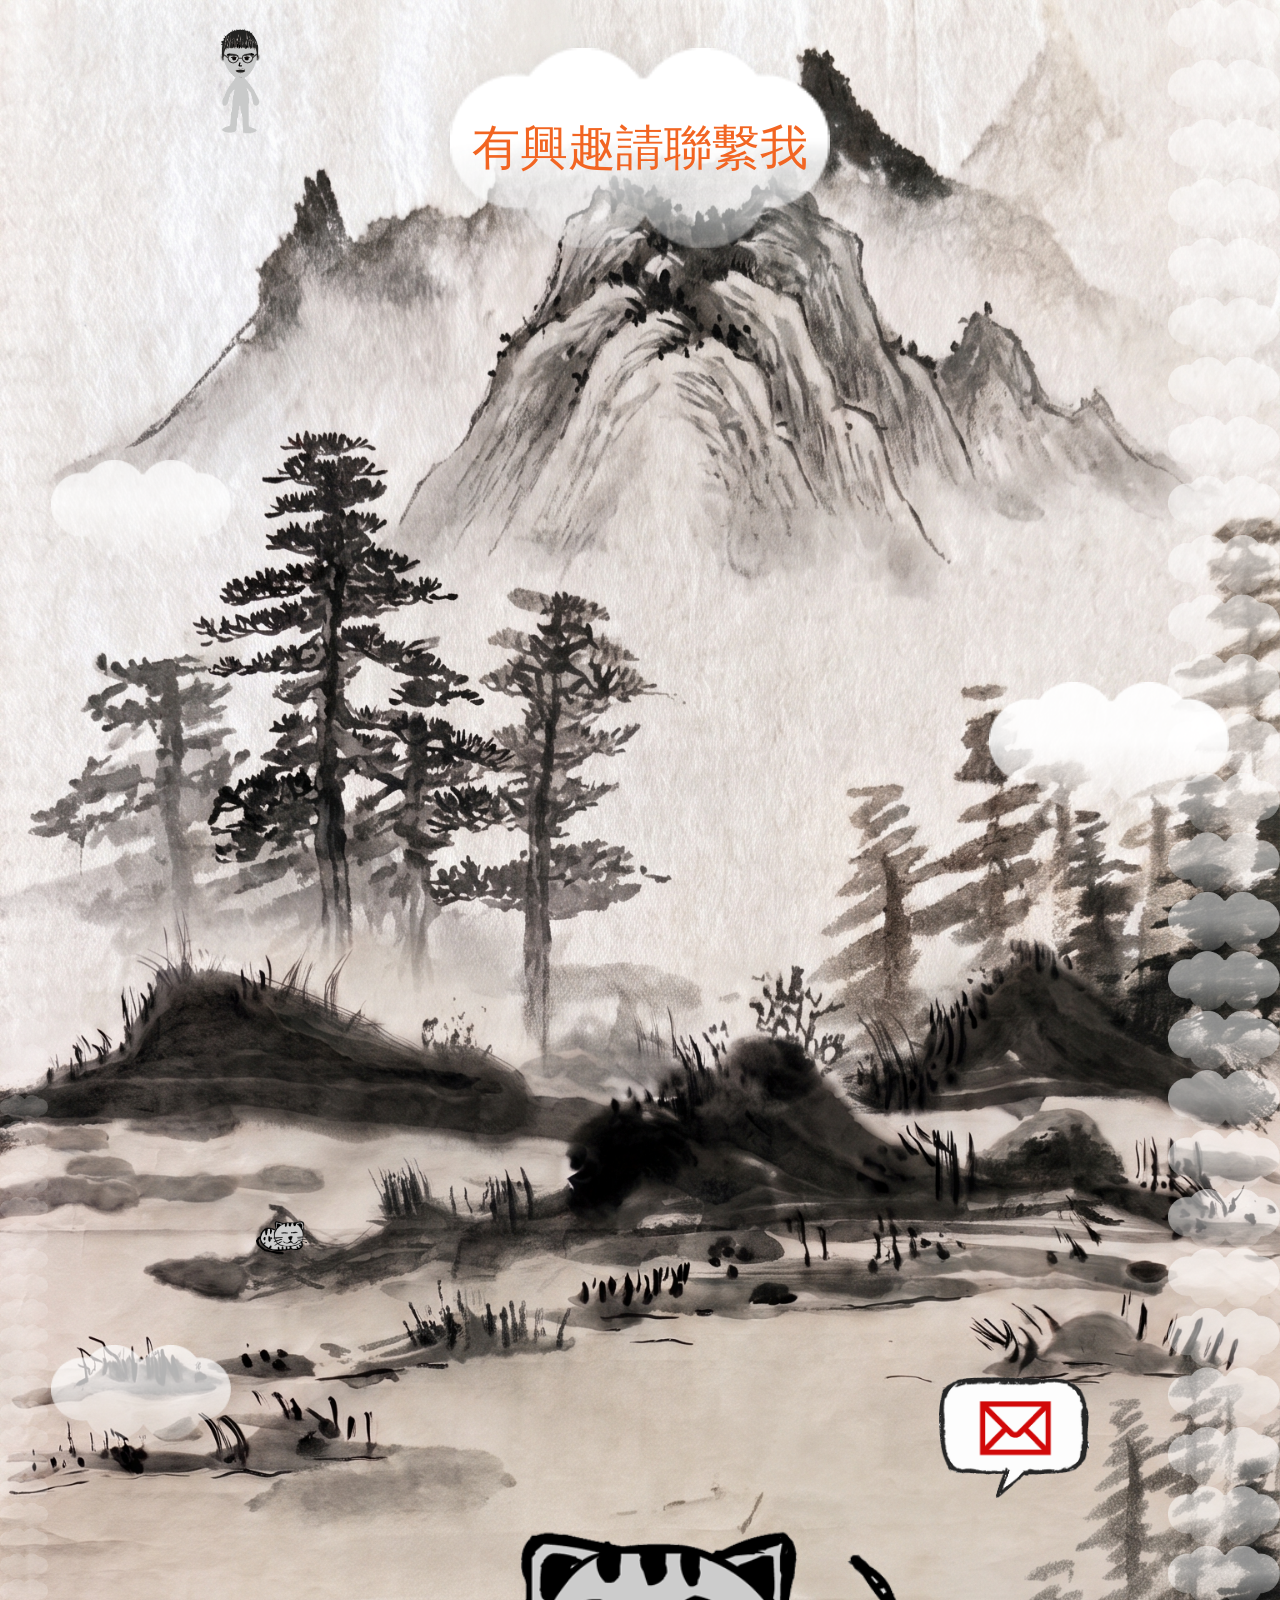
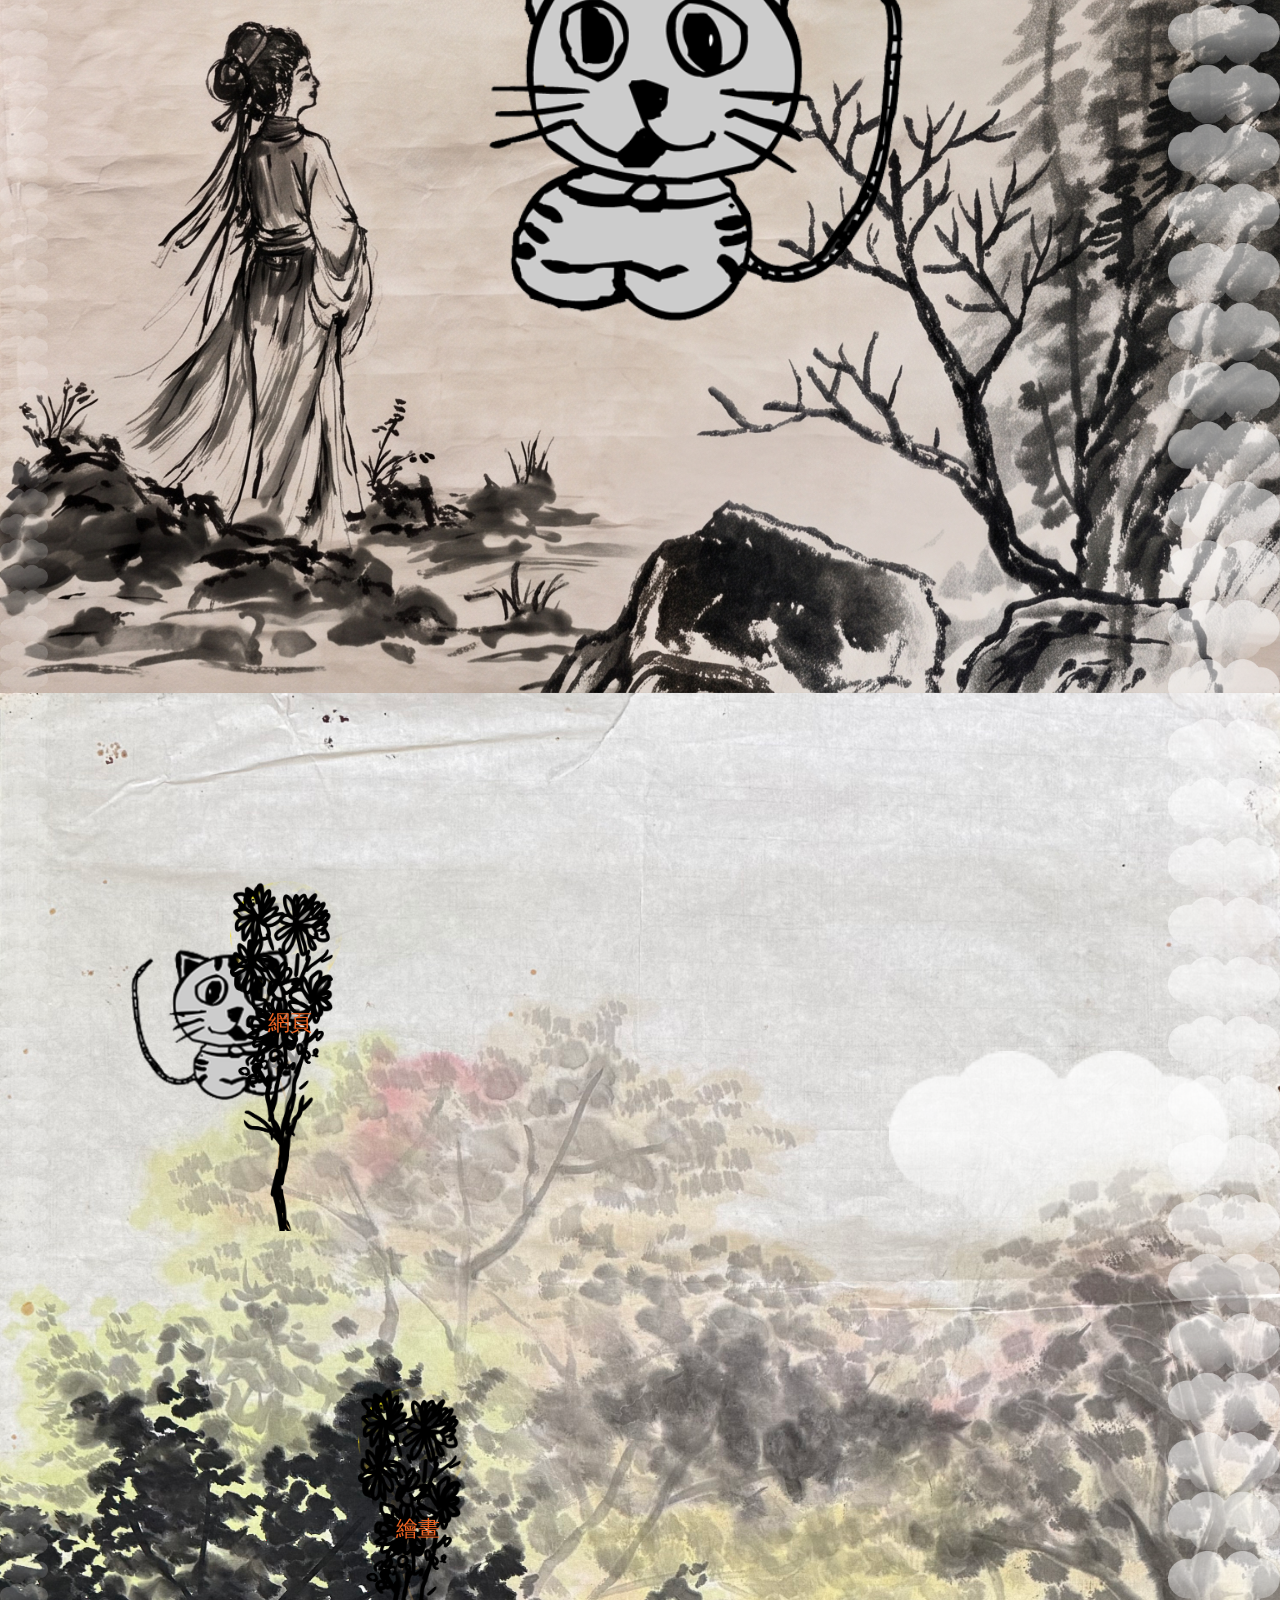
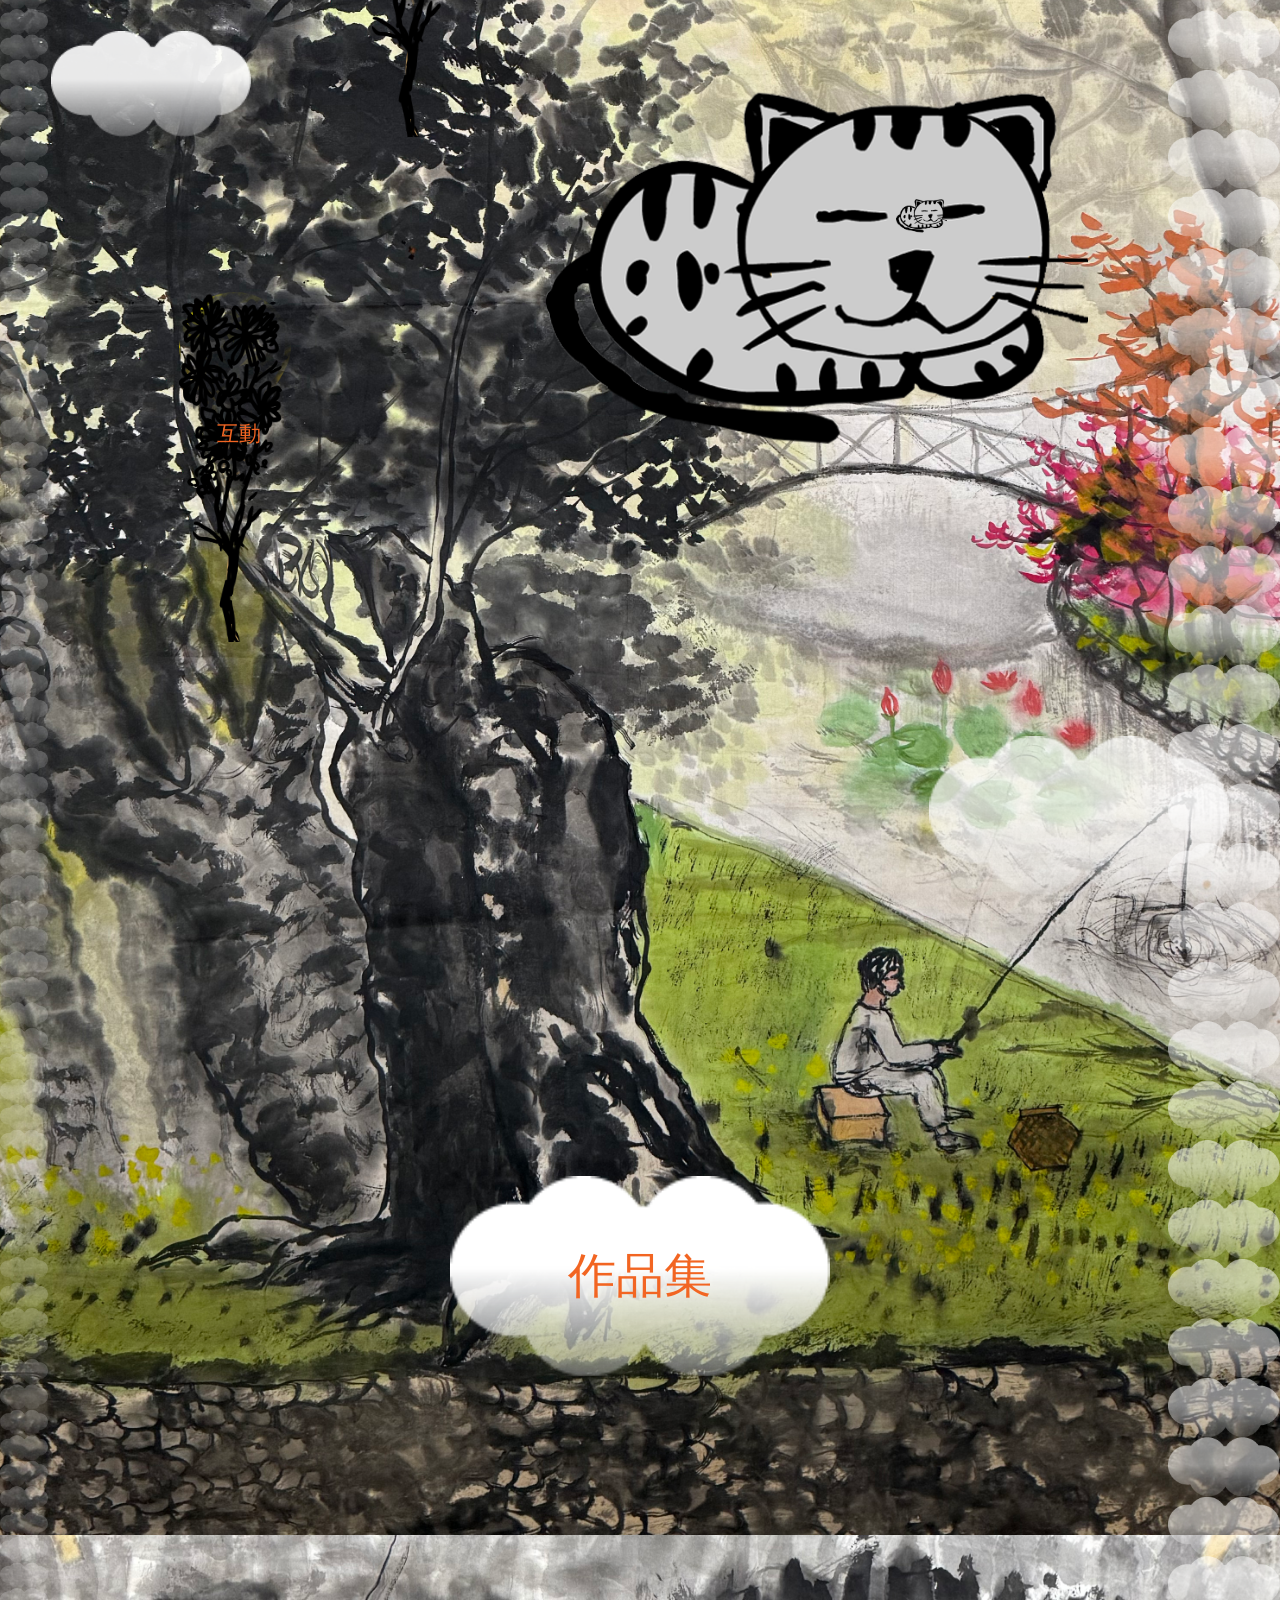
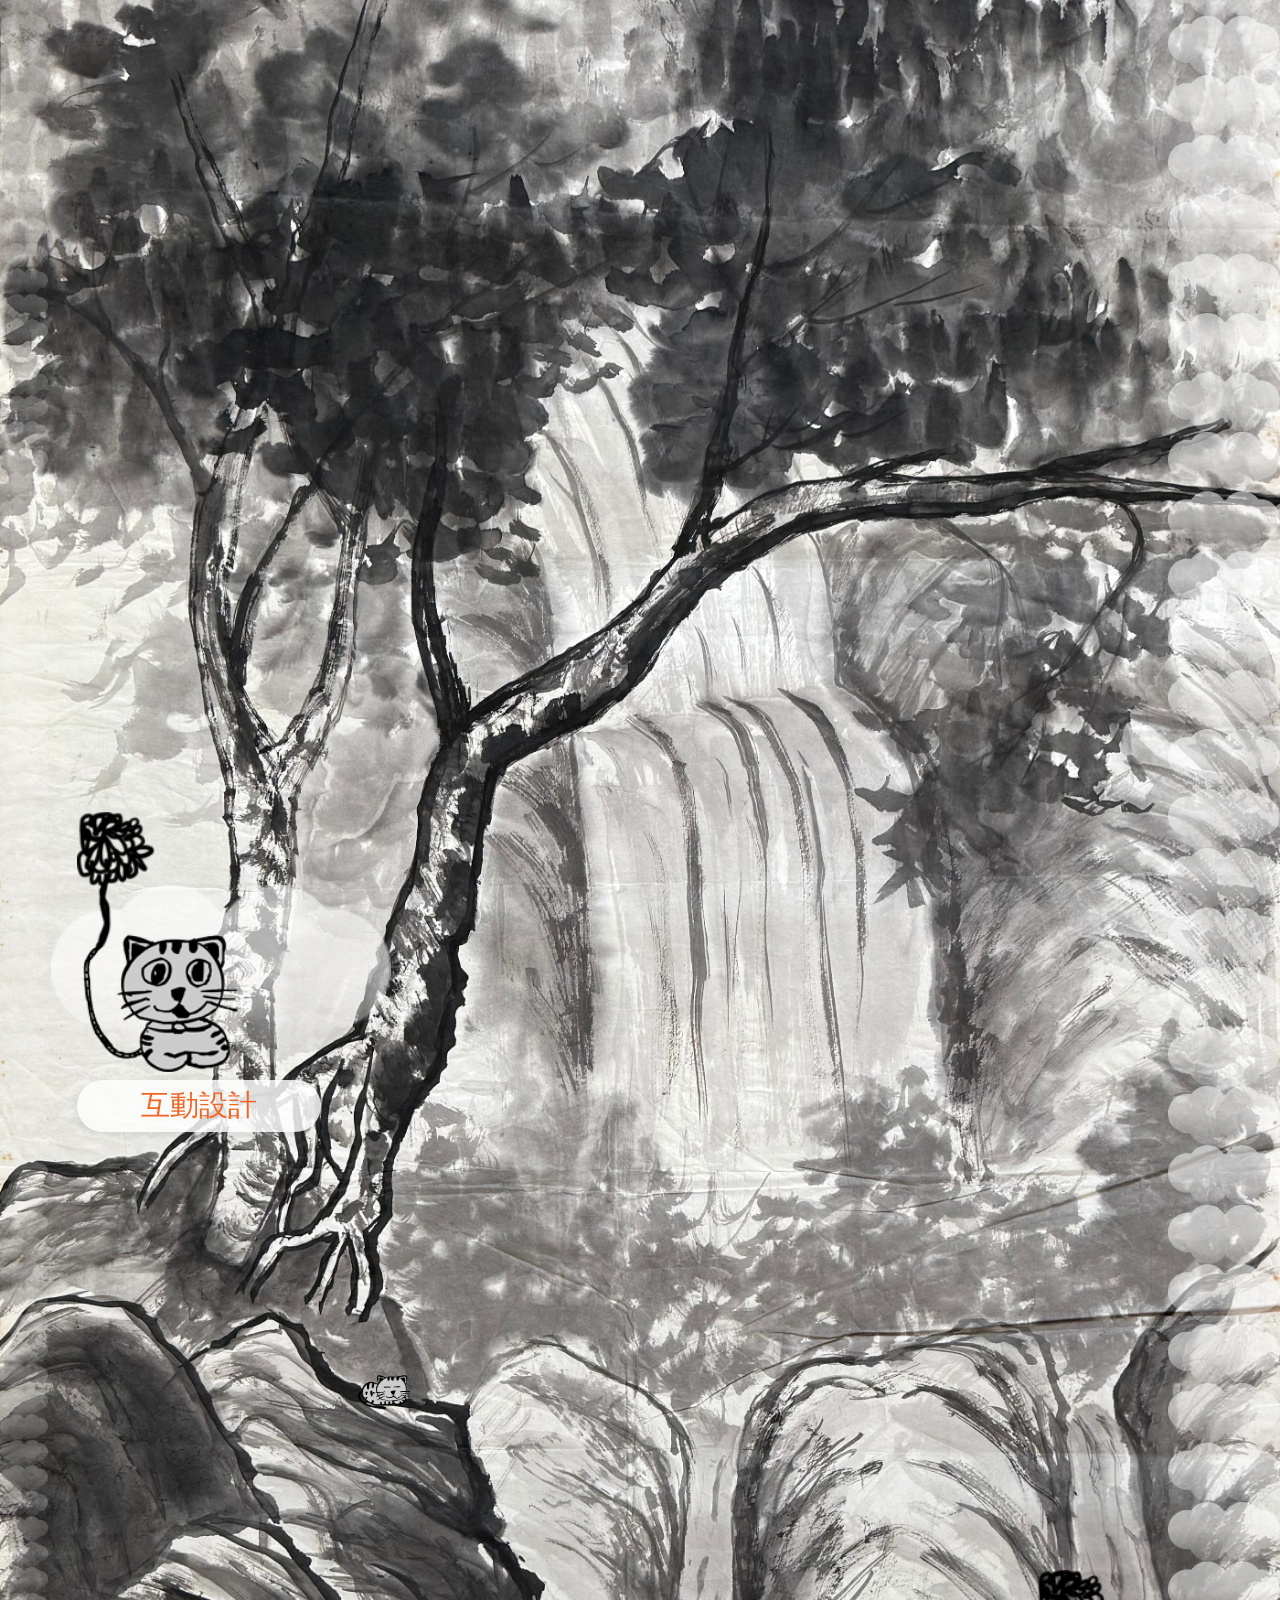
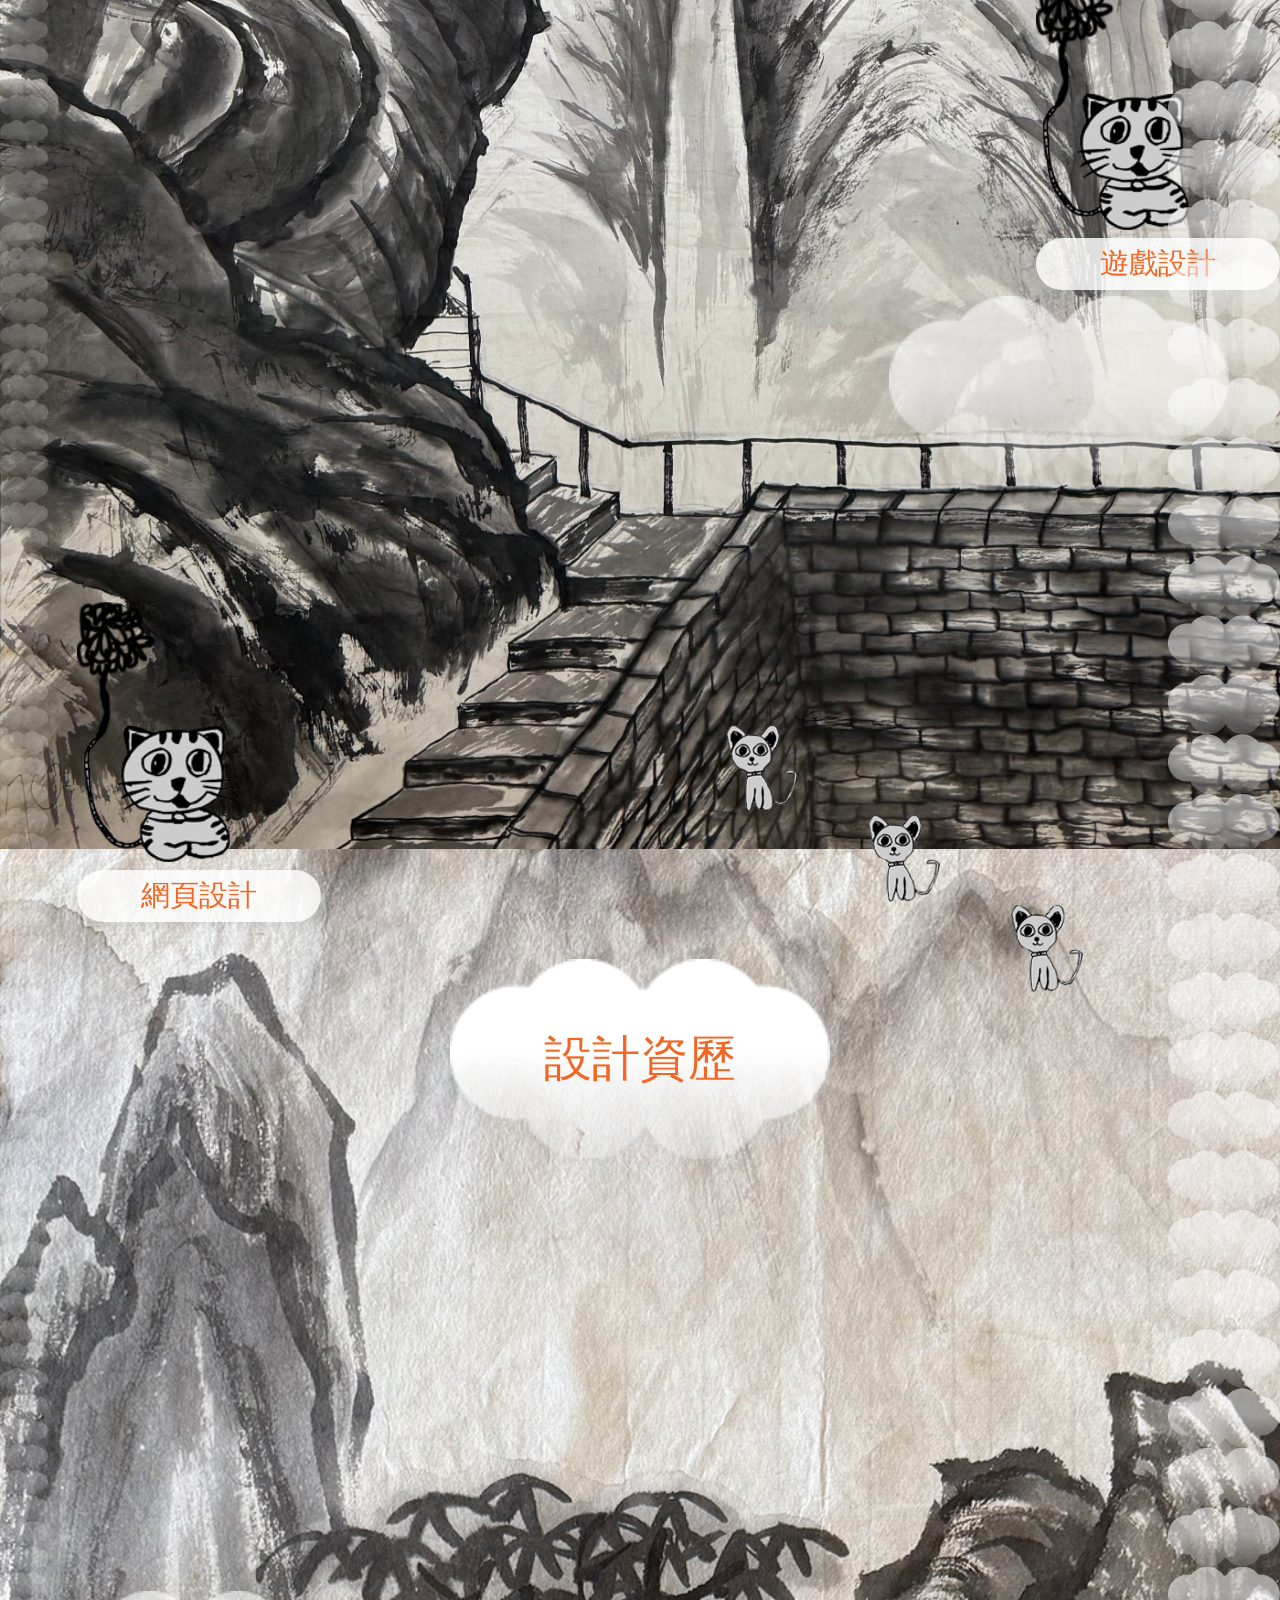
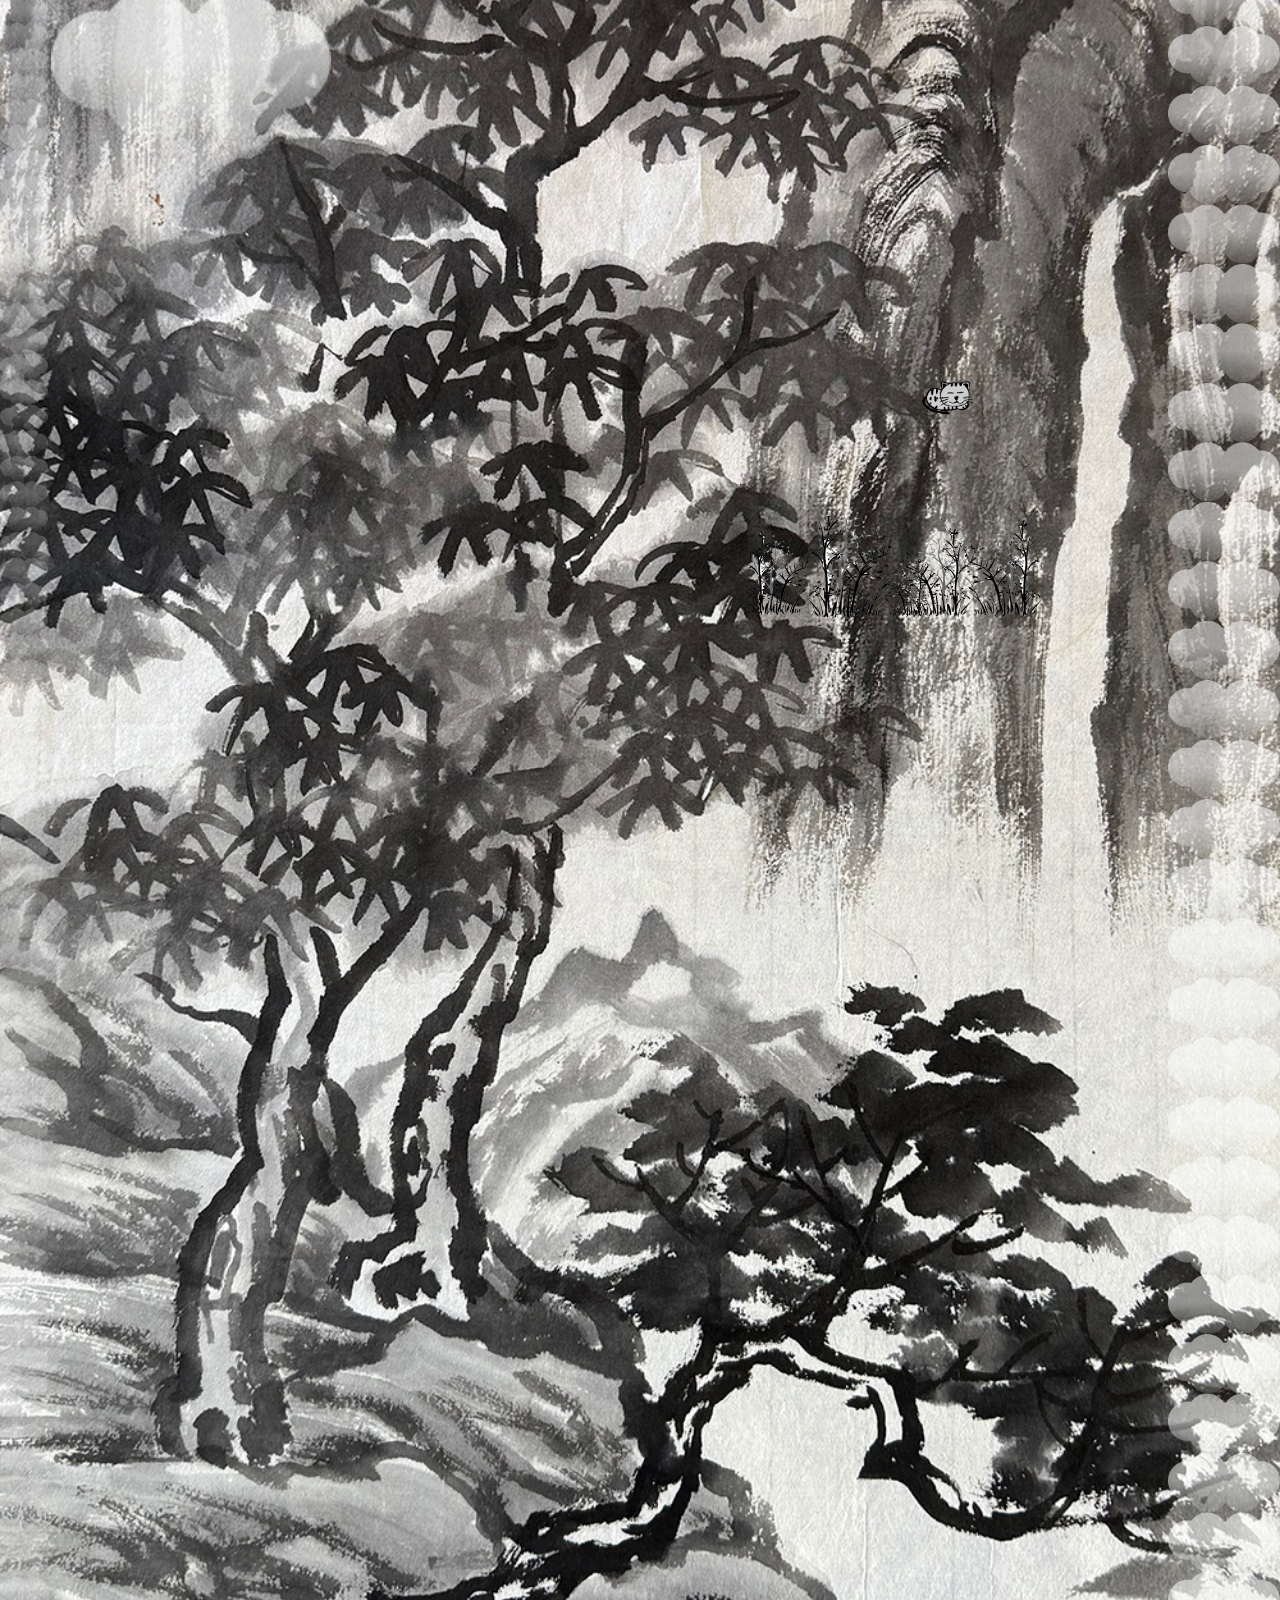
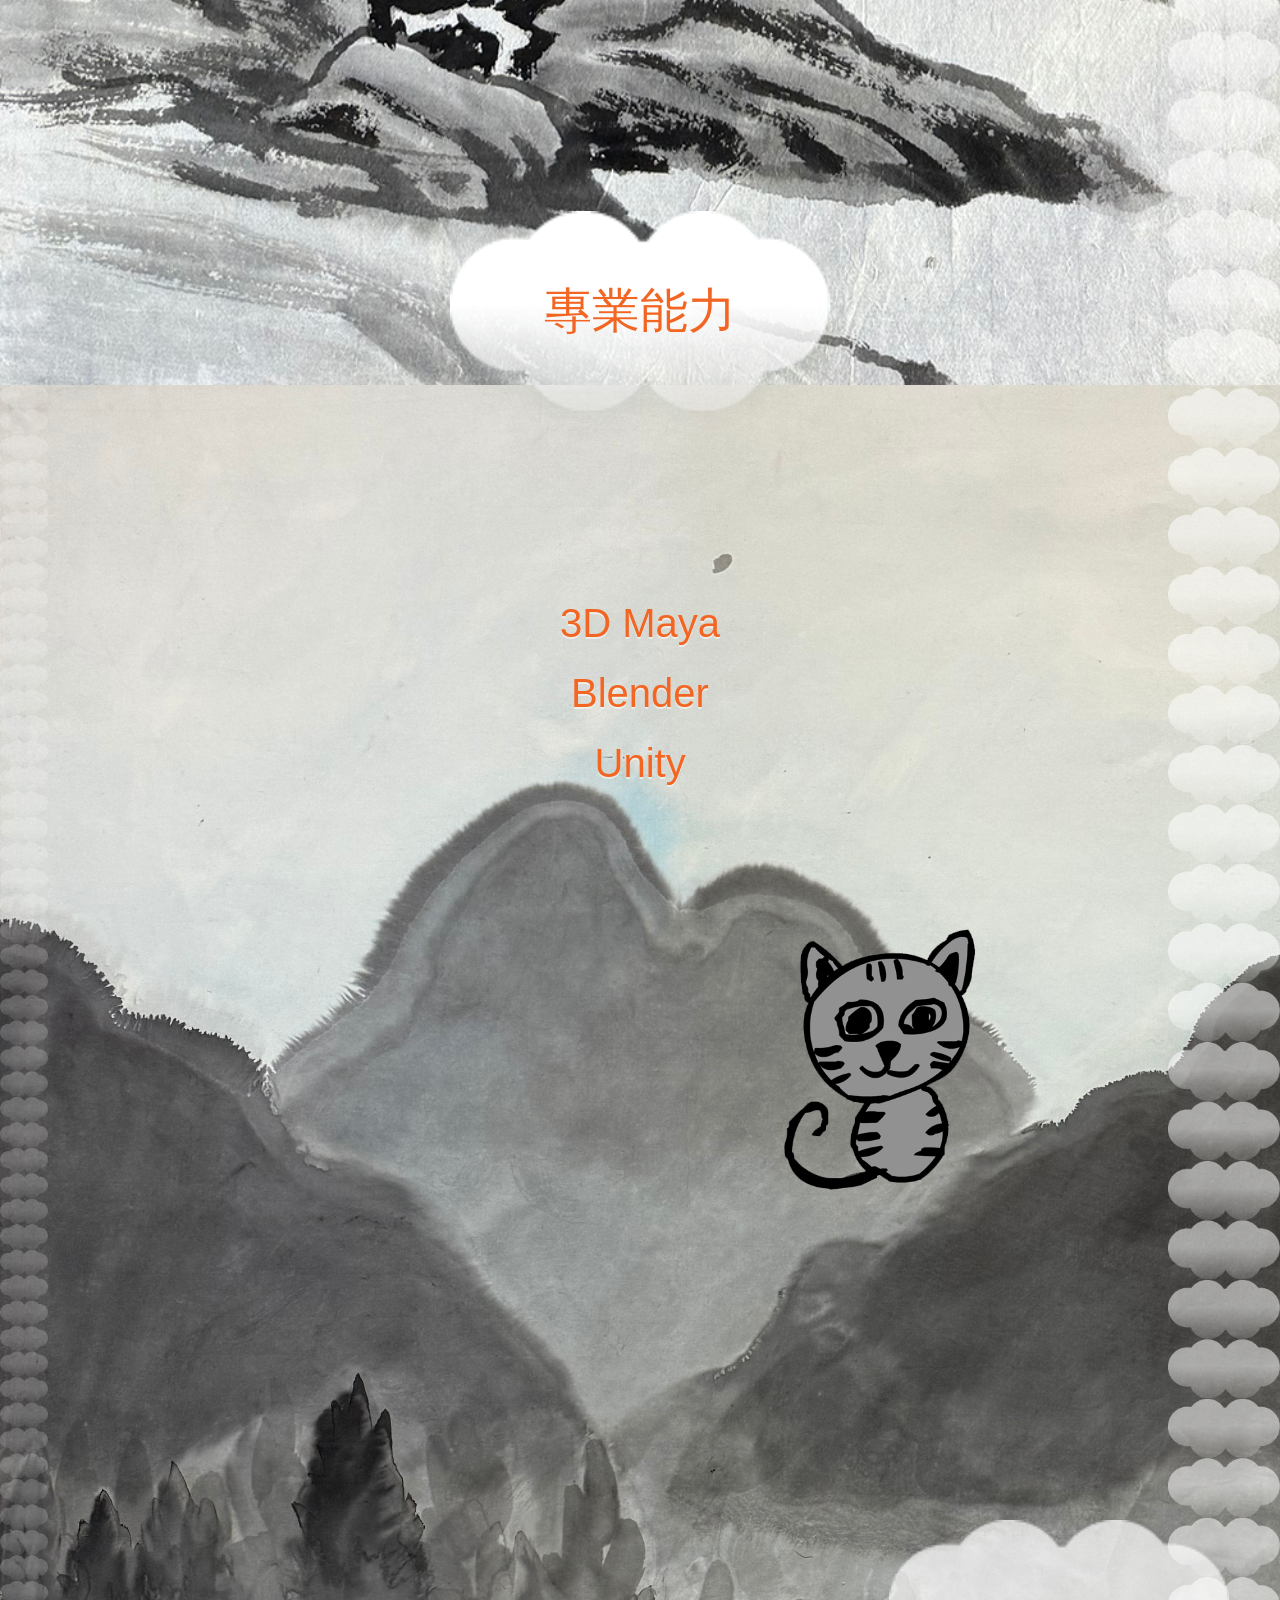
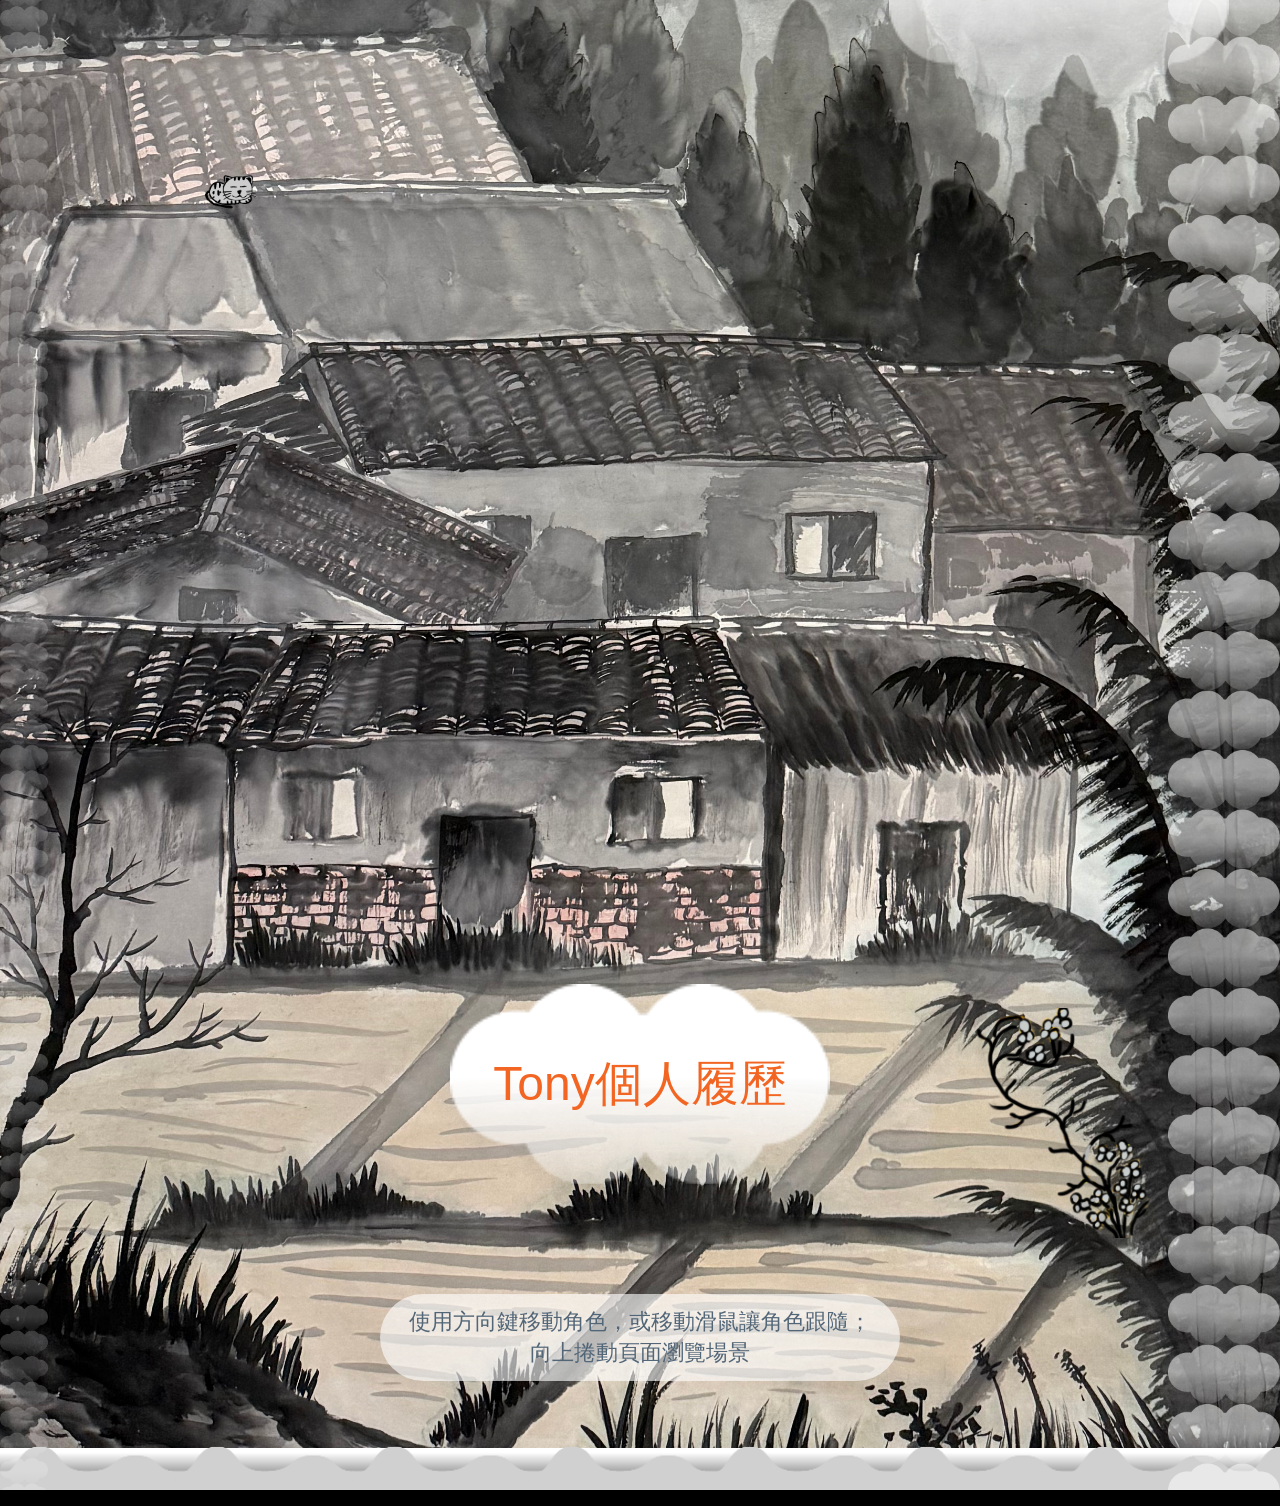
==== commit a71c629a: "btupdate" ====
--- a/index.html
+++ b/index.html
@@ -198,6 +198,13 @@
 		
 		<!-- 小鳥 -->
 		<div id="Bird"></div>
+
+		<!-- 各場景的貓咪連結；data-url 留空時暫不導頁 -->
+		<a id="scene-cat-bird" class="scene-cat" href="#" data-url="" data-background-index="0" data-section-x="0.16" data-section-y="0.52" aria-label="小鳥區的貓咪" target="_blank" rel="noopener noreferrer"><span class="scene-cat-art" aria-hidden="true"></span></a>
+		<a id="scene-cat-dinosaur" class="scene-cat" href="#" data-url="" data-background-index="1" data-section-x="0.72" data-section-y="0.42" aria-label="恐龍區的貓咪" target="_blank" rel="noopener noreferrer"><span class="scene-cat-art" aria-hidden="true"></span></a>
+		<a id="scene-cat-dinosaur2" class="scene-cat" href="#" data-url="" data-background-index="2" data-section-x="0.28" data-section-y="0.58" aria-label="第二恐龍區的貓咪" target="_blank" rel="noopener noreferrer"><span class="scene-cat-art" aria-hidden="true"></span></a>
+		<a id="scene-cat-pig" class="scene-cat" href="#" data-url="" data-background-index="3" data-section-x="0.7" data-section-y="0.46" aria-label="小豬區的貓咪" target="_blank" rel="noopener noreferrer"><span class="scene-cat-art" aria-hidden="true"></span></a>
+		<a id="scene-cat-giraffe" class="scene-cat" href="#" data-url="" data-background-index="4" data-section-x="0.2" data-section-y="0.54" aria-label="長頸鹿區的貓咪" target="_blank" rel="noopener noreferrer"><span class="scene-cat-art" aria-hidden="true"></span></a>
 	</div>
 </div>
 
@@ -295,6 +302,24 @@
 		{
 			left = width * 0.16;
 			top = sceneLength - height * 0.9;
+		}
+		else if (/^scene-cat-/.test(id))
+		{
+			var backgroundIndex = parseInt(item.element.getAttribute("data-background-index"), 10);
+			var sectionHeight = width * parseFloat(
+				$("#Bg .scene-background").eq(backgroundIndex).attr("height")) /
+				parseFloat($("#Bg .scene-background").eq(backgroundIndex).attr("width"));
+			var sectionBottom = 0;
+			for (var section = 0; section < backgroundIndex; section++)
+			{
+				var sectionImage = $("#Bg .scene-background").eq(section);
+				sectionBottom += width * parseFloat(sectionImage.attr("height")) /
+					parseFloat(sectionImage.attr("width"));
+			}
+			left = width * parseFloat(item.element.getAttribute("data-section-x"));
+			top = sceneLength - sectionBottom - sectionHeight +
+				sectionHeight * parseFloat(item.element.getAttribute("data-section-y")) -
+				item.element.offsetHeight / 2;
 		}
 		else if (id === "Pig")
 		{
@@ -386,6 +411,71 @@
 	var screenTop = viewportHeight - playerHeight - 24 - progressRatio * travelDistance;
 
 	$("#Player").css("top", ($(window).scrollTop() + screenTop) + "px");
+	checkPlayerBatCatCollision();
+}
+
+function burstBatsFromCat(cat)
+{
+	var bounds = cat.getBoundingClientRect();
+	var originX = bounds.left + window.scrollX + bounds.width / 2;
+	var originY = bounds.top + window.scrollY + bounds.height / 2;
+	var batCount = 8;
+
+	for (var i = 0; i < batCount; i++)
+	{
+		var angle = Math.random() * Math.PI * 2;
+		var distance = 160 + Math.random() * 280;
+		var bat = document.createElement("span");
+		bat.className = "dispersed-bat";
+		bat.setAttribute("aria-hidden", "true");
+		bat.style.left = originX + "px";
+		bat.style.top = originY + "px";
+		bat.style.width = bounds.width + "px";
+		bat.style.height = bounds.height + "px";
+		bat.style.setProperty("--bat-x", Math.cos(angle) * distance + "px");
+		bat.style.setProperty("--bat-y", Math.sin(angle) * distance + "px");
+		bat.style.backgroundImage = "url(image/Bat" + (1 + Math.floor(Math.random() * 3)) + ".png)";
+		bat.addEventListener("animationend", function(event)
+		{
+			if (event.animationName === "bat-burst")
+			{
+				this.remove();
+			}
+		});
+		document.getElementById("content").appendChild(bat);
+	}
+}
+
+function checkPlayerBatCatCollision()
+{
+	var player = document.getElementById("Player");
+	var cats = document.querySelectorAll(".scene-cat");
+	if (!player || cats.length === 0)
+	{
+		return;
+	}
+
+	var playerBounds = player.getBoundingClientRect();
+	var padding = 18;
+	for (var i = 0; i < cats.length; i++)
+	{
+		var cat = cats[i];
+		var catBounds = cat.getBoundingClientRect();
+		var isNearCat = playerBounds.left < catBounds.right + padding &&
+			playerBounds.right > catBounds.left - padding &&
+			playerBounds.top < catBounds.bottom + padding &&
+			playerBounds.bottom > catBounds.top - padding;
+
+		if (isNearCat && cat.getAttribute("data-triggered") !== "true")
+		{
+			cat.setAttribute("data-triggered", "true");
+			burstBatsFromCat(cat);
+		}
+		else if (!isNearCat)
+		{
+			cat.removeAttribute("data-triggered");
+		}
+	}
 }
 
 function clampPlayerPosition()
@@ -403,6 +493,7 @@
 		left: playerPosition.x + "px",
 		top: ($(window).scrollTop() + playerPosition.y) + "px"
 	});
+	checkPlayerBatCatCollision();
 }
 
 function setPlayerAnimation(horizontal, vertical)
@@ -552,6 +643,18 @@
 		startPlayerMovement();
 	});
 }
+
+$(".scene-cat").click(function(event)
+{
+	var destination = this.getAttribute("data-url");
+	if (destination)
+	{
+		this.href = destination;
+		return;
+	}
+
+	event.preventDefault();
+});
 
 layoutVerticalScene();
 activatePlayerControls();
--- a/style.css
+++ b/style.css
@@ -221,34 +221,91 @@
 }
 
 body.vertical-layout #Player {
+    width:clamp(48px, 8.5vw, 69.5px);
+    height:auto;
+    aspect-ratio:205 / 343;
     z-index:4;
+    pointer-events:none;
     margin:0;
     animation-duration:.55s;
     animation-iteration-count:infinite;
+    -webkit-animation-duration:.55s;
+    -webkit-animation-iteration-count:infinite;
+}
+
+body.vertical-layout .scene-cat {
+    display:block;
+    position:absolute;
+    width:clamp(28px, 4vw, 56px);
+    height:auto;
+    aspect-ratio:554 / 491;
+    z-index:8;
+    cursor:pointer;
+    touch-action:manipulation;
+    animation:cat-float 7s ease-in-out infinite;
+}
+
+body.vertical-layout .scene-cat:focus-visible {
+    outline:2px solid #f26522;
+    outline-offset:4px;
+    border-radius:50%;
+}
+
+body.vertical-layout .scene-cat-art {
+    display:block;
+    width:100%;
+    height:100%;
+    background-image:url(image/Dinosaur.png);
+    background-position:center;
+    background-repeat:no-repeat;
+    background-size:contain;
+    animation:cat-expression 1.2s steps(1, end) infinite;
+}
+
+body.vertical-layout #scene-cat-dinosaur {
+    animation-duration:8.5s;
+    animation-delay:-2s;
+}
+
+body.vertical-layout #scene-cat-dinosaur2 {
+    animation-duration:6.5s;
+    animation-delay:-4s;
+}
+
+body.vertical-layout #scene-cat-pig {
+    animation-duration:9s;
+    animation-delay:-1s;
+}
+
+body.vertical-layout #scene-cat-giraffe {
+    animation-duration:7.5s;
+    animation-delay:-3s;
+}
+
+body.vertical-layout #scene-cat-dinosaur .scene-cat-art,
+body.vertical-layout #scene-cat-pig .scene-cat-art {
+    animation-delay:-.6s;
+}
+
+.dispersed-bat {
+    position:absolute;
+    z-index:9;
+    background-position:center;
+    background-repeat:no-repeat;
+    background-size:contain;
+    pointer-events:none;
+    transform:translate(-50%, -50%) scale(.35);
+    animation:bat-burst 1.8s ease-out forwards, bat-flap .24s steps(1, end) infinite;
 }
 
 @keyframes PlayerFly {
-    0%, 100% {
-        background-image:url(image/player_Rwalk1.png);
-        transform:translateY(0);
-    }
-
-    50% {
-        background-image:url(image/player_Rwalk2.png);
-        transform:translateY(-12px);
-    }
+    from { background-position:0 0; }
+    to { background-position:100% 0; }
 }
 
 @-webkit-keyframes PlayerFly {
-    0%, 100% {
-        background-image:url(image/player_Rwalk1.png);
-        -webkit-transform:translateY(0);
-    }
-
-    50% {
-        background-image:url(image/player_Rwalk2.png);
-        -webkit-transform:translateY(-12px);
-    }
+    from { background-position:0 0; }
+    to { background-position:100% 0; }
 }
 
 body.vertical-layout #Pig {
@@ -365,58 +422,80 @@
 /* 繪製 主角 */
 #Player{
 	position:fixed;
-	width:139px;
-	height:203px;
-	background: url(image/player_Rwalk1.png);
-	background-size:139px 203px;
+	width:69.5px;
+	height:116px;
+	background-image:url(image/Sprite.png);
+	background-size:800% 100%;
+	background-position:0 0;
 	background-repeat:no-repeat; 
 	left:35%;
 	bottom:0%;/*84%*/
 	z-index:3;
 	margin:-186px 0 0 -168px;	
-    -webkit-animation-iteration-count:infinite;	
-	-webkit-animation-duration:1s;	
-    -webkit-animation-delay:0s; 	
-}
-
-/* 動畫 人物右走 */
-@-webkit-keyframes RWalk{
-	/*
-	%數為動畫的時間軸長度百分比
-	*/
-      0% {			
-			background: url(image/player_Rwalk1.png);
-			background-size:139px 203px;
-		 }
-     50% {
-			background: url(image/player_Rwalk2.png);
-			background-size:139px 203px;			
-		 }
-    100% 
-		 {			
-			background: url(image/player_Rwalk1.png);
-			background-size:139px 203px;
-		 }
-}
-
-/* 動畫 人物左走 */
-@-webkit-keyframes LWalk{
-	/*
-	%數為動畫的時間軸長度百分比
-	*/
-      0% {			
-			background: url(image/player_Rwalk2.png);	
-			background-size:139px 203px;
-		 }
-     50% {
-			background: url(image/player_Rwalk1.png);
-			background-size:139px 203px;
-		 }
-    100% 
-		 {			
-			background: url(image/player_Rwalk2.png);
-			background-size:139px 203px;
-		 }
+	-webkit-animation-iteration-count:infinite;
+	-webkit-animation-duration:1s;
+	-webkit-animation-timing-function:steps(7, end);
+	-webkit-animation-delay:0s;
+	animation-iteration-count:infinite;
+	animation-duration:1s;
+	animation-timing-function:steps(7, end);
+}
+
+@keyframes RWalk {
+	from { background-position:0 0; }
+	to { background-position:100% 0; }
+}
+
+@-webkit-keyframes RWalk {
+	from { background-position:0 0; }
+	to { background-position:100% 0; }
+}
+
+@keyframes LWalk {
+	from { background-position:100% 0; }
+	to { background-position:0 0; }
+}
+
+@-webkit-keyframes LWalk {
+	from { background-position:100% 0; }
+	to { background-position:0 0; }
+}
+
+@keyframes cat-float {
+    0%, 100% { transform:translate(0, 0) rotate(-4deg); }
+    25% { transform:translate(18px, -24px) rotate(3deg); }
+    50% { transform:translate(-12px, -42px) rotate(-2deg); }
+    75% { transform:translate(22px, -12px) rotate(4deg); }
+}
+
+@keyframes cat-expression {
+    0%, 49% { background-image:url(image/Dinosaur.png); }
+    50%, 100% { background-image:url(image/Dinosaur2.png); }
+}
+
+@-webkit-keyframes cat-float {
+    0%, 100% { -webkit-transform:translate(0, 0) rotate(-4deg); }
+    25% { -webkit-transform:translate(18px, -24px) rotate(3deg); }
+    50% { -webkit-transform:translate(-12px, -42px) rotate(-2deg); }
+    75% { -webkit-transform:translate(22px, -12px) rotate(4deg); }
+}
+
+@-webkit-keyframes cat-expression {
+    0%, 49% { background-image:url(image/Dinosaur.png); }
+    50%, 100% { background-image:url(image/Dinosaur2.png); }
+}
+
+@keyframes bat-burst {
+    to {
+        opacity:0;
+        transform:translate(calc(-50% + var(--bat-x)), calc(-50% + var(--bat-y))) scale(.8);
+    }
+}
+
+@keyframes bat-flap {
+    0%, 33% { background-image:url(image/Bat1.png); }
+    34%, 66% { background-image:url(image/Bat2.png); }
+    67%, 100% { background-image:url(image/Bat3.png); }
 }
 
 /* 繪製 豬 */
@@ -433,7 +512,7 @@
 	margin:-186px 0 0 -168px;
 	
     -webkit-animation-iteration-count:infinite;
-	-webkit-animation-duration:1s;
+    -webkit-animation-duration:1s;
     -webkit-animation-delay:0s;    
 }
 
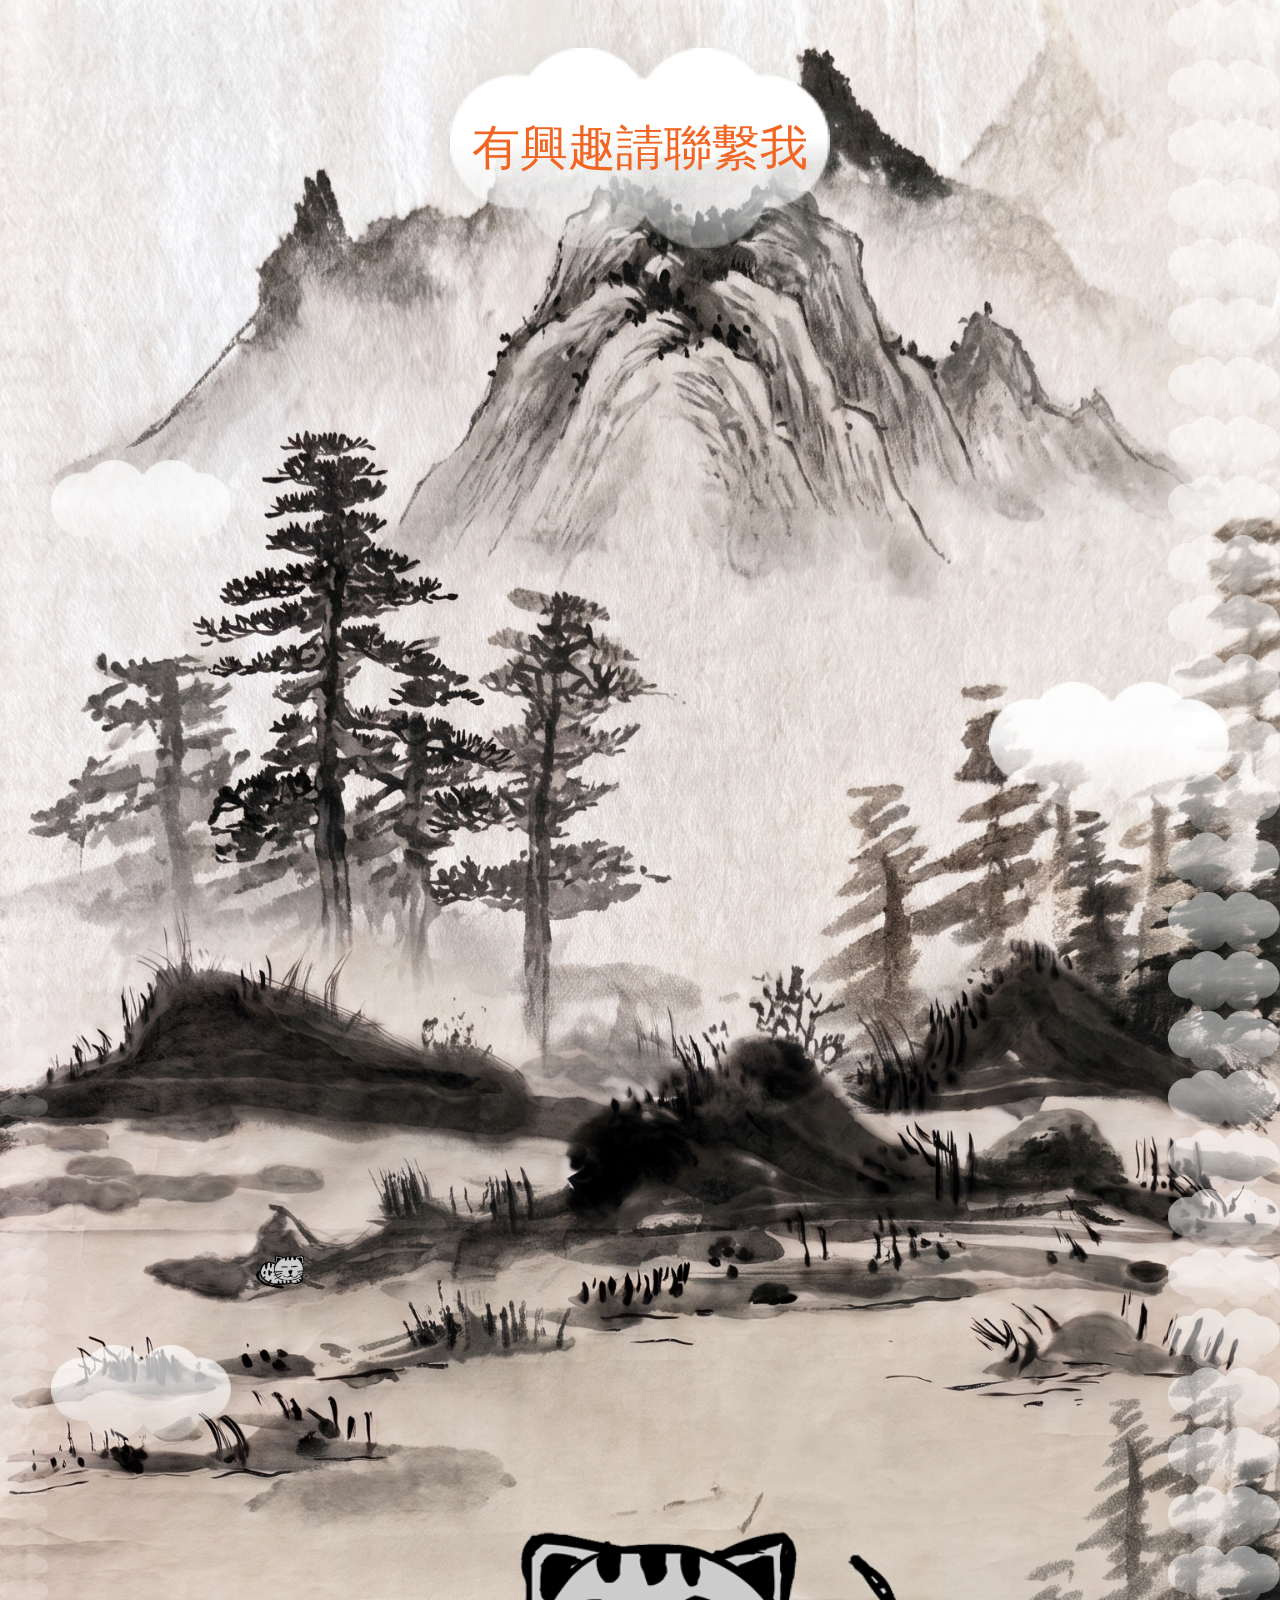
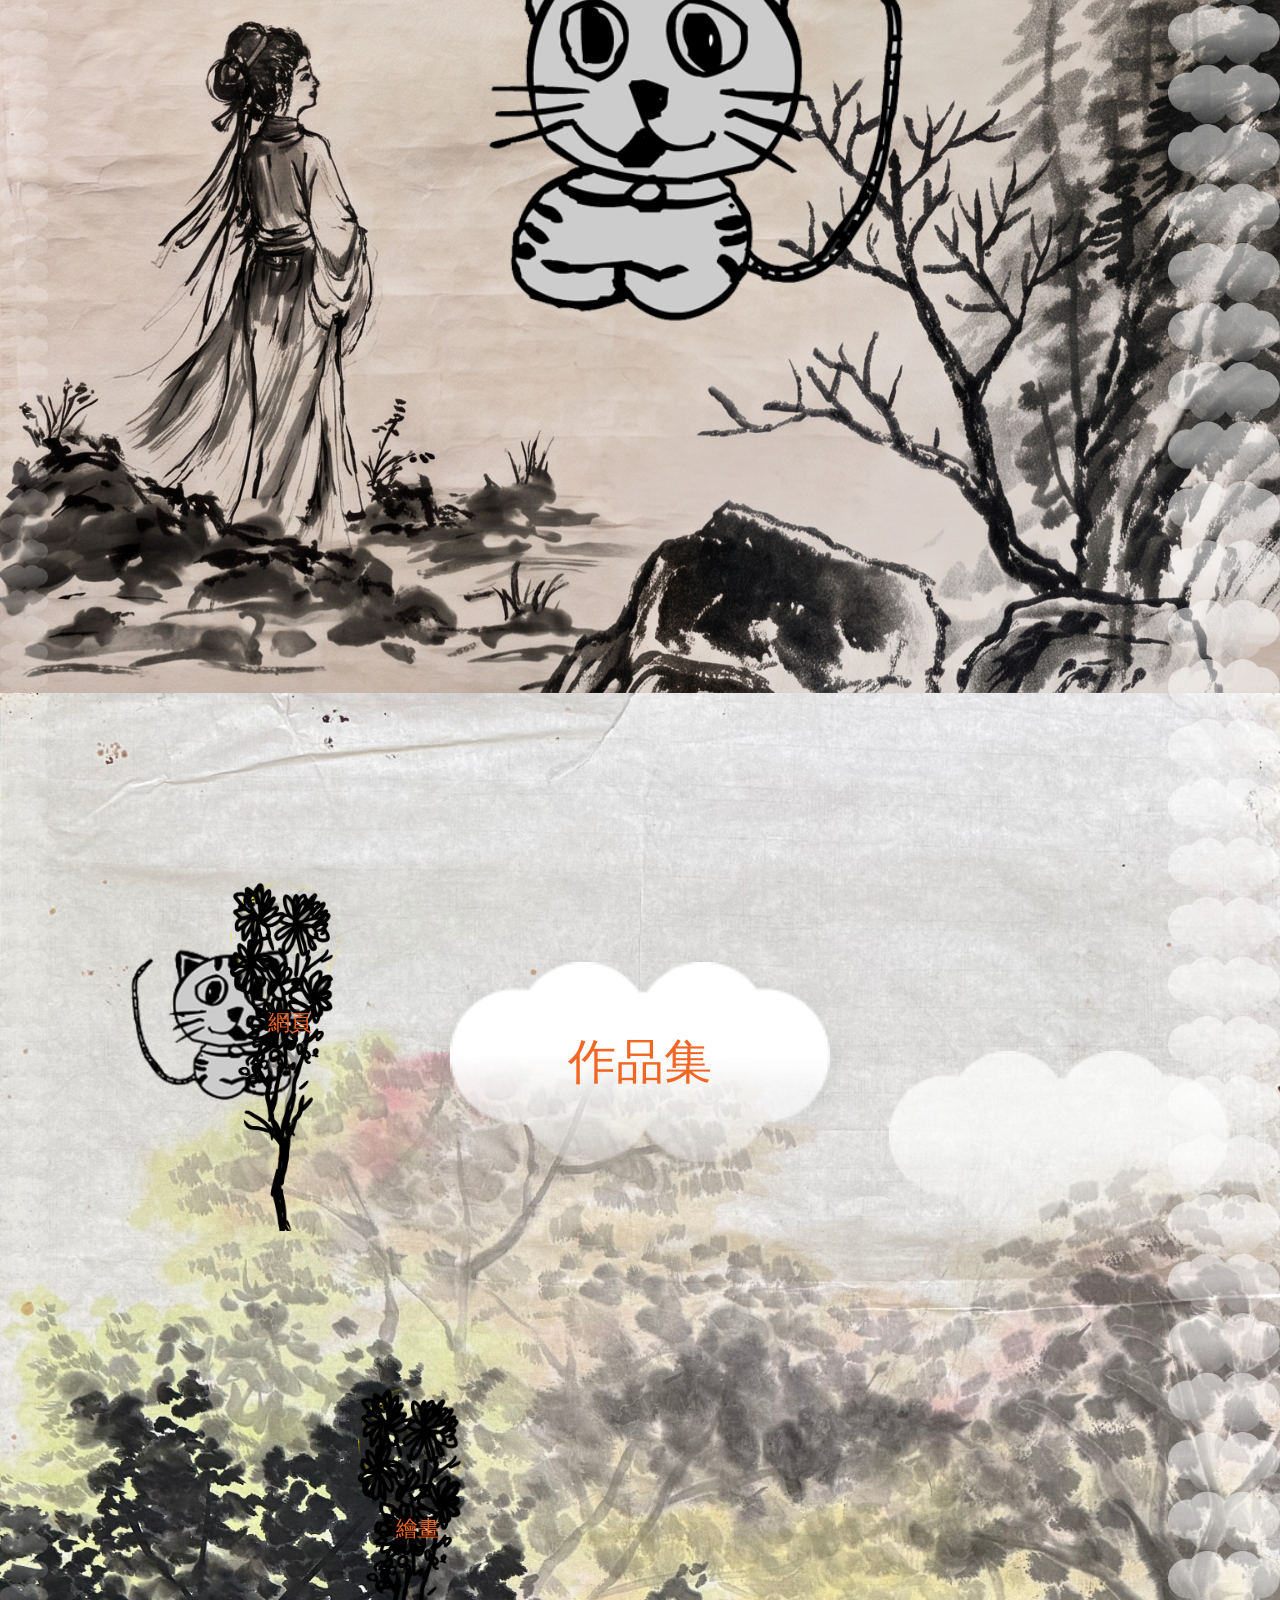
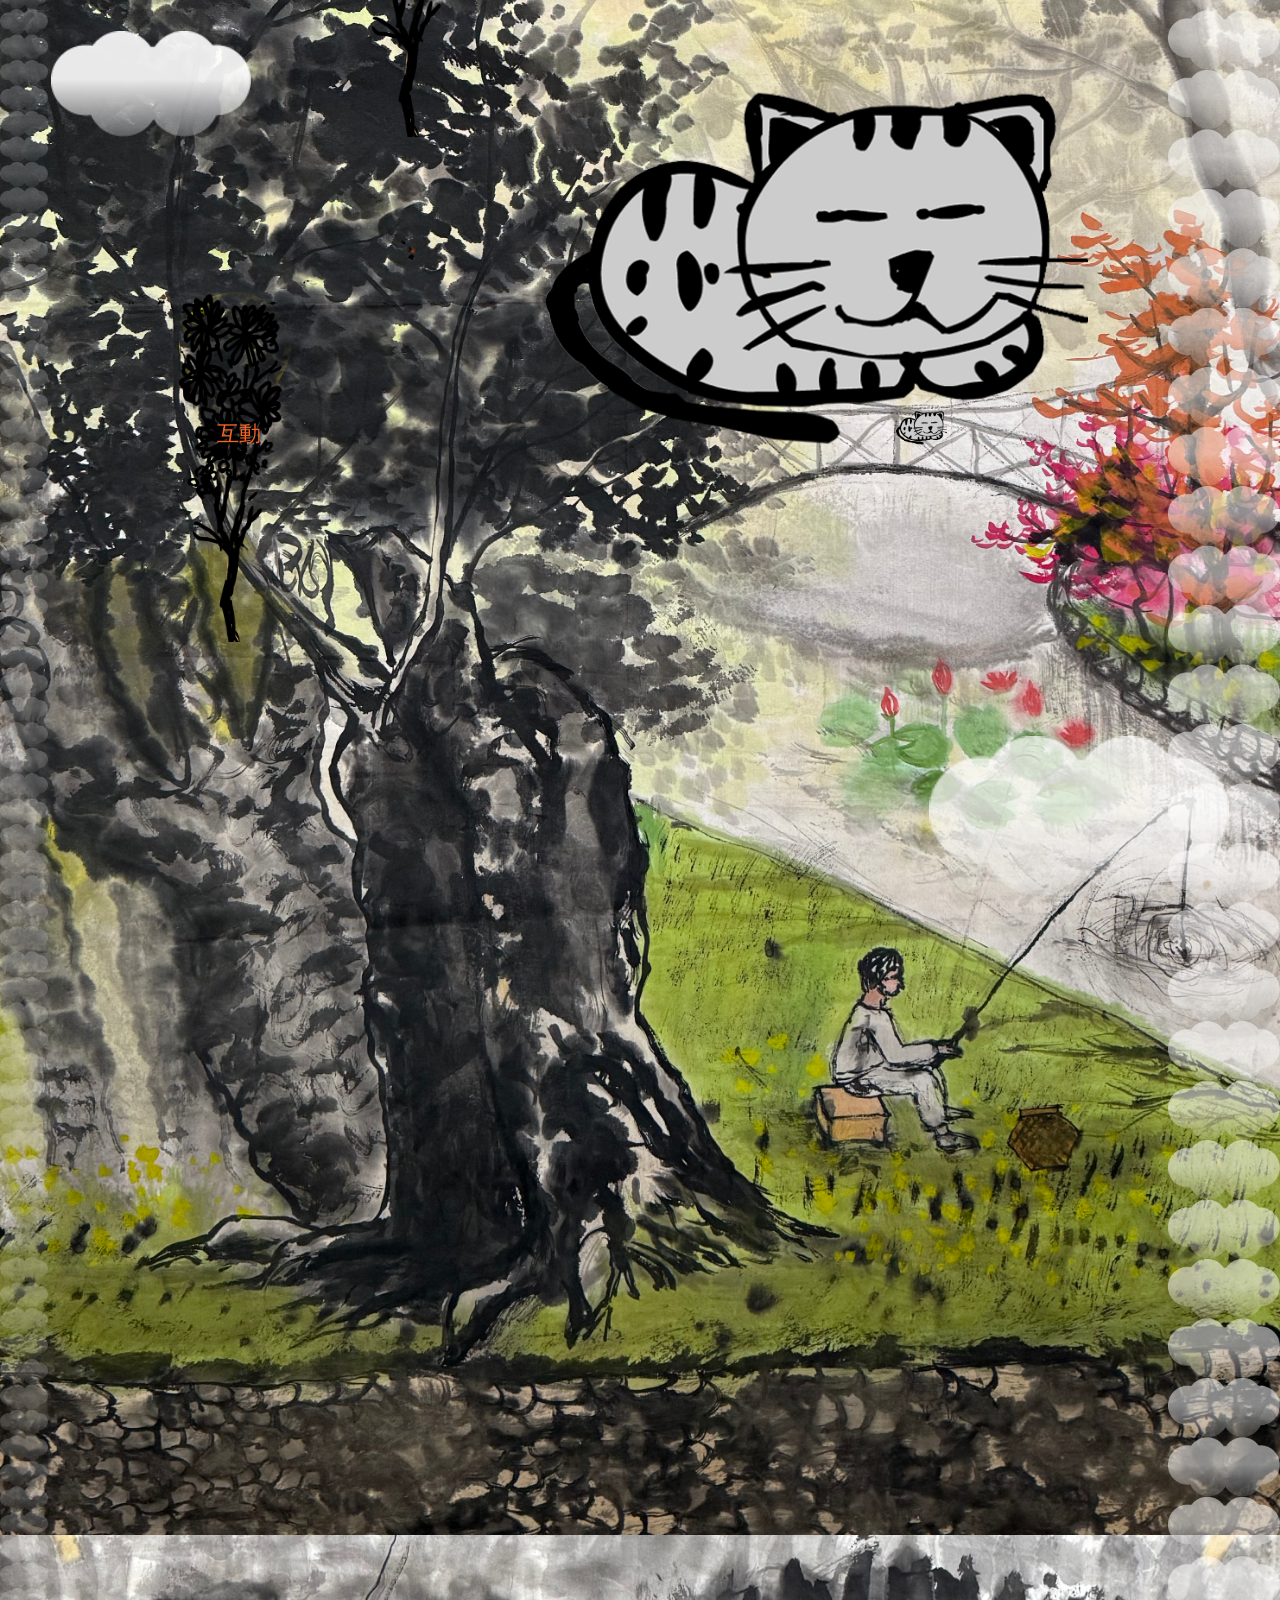
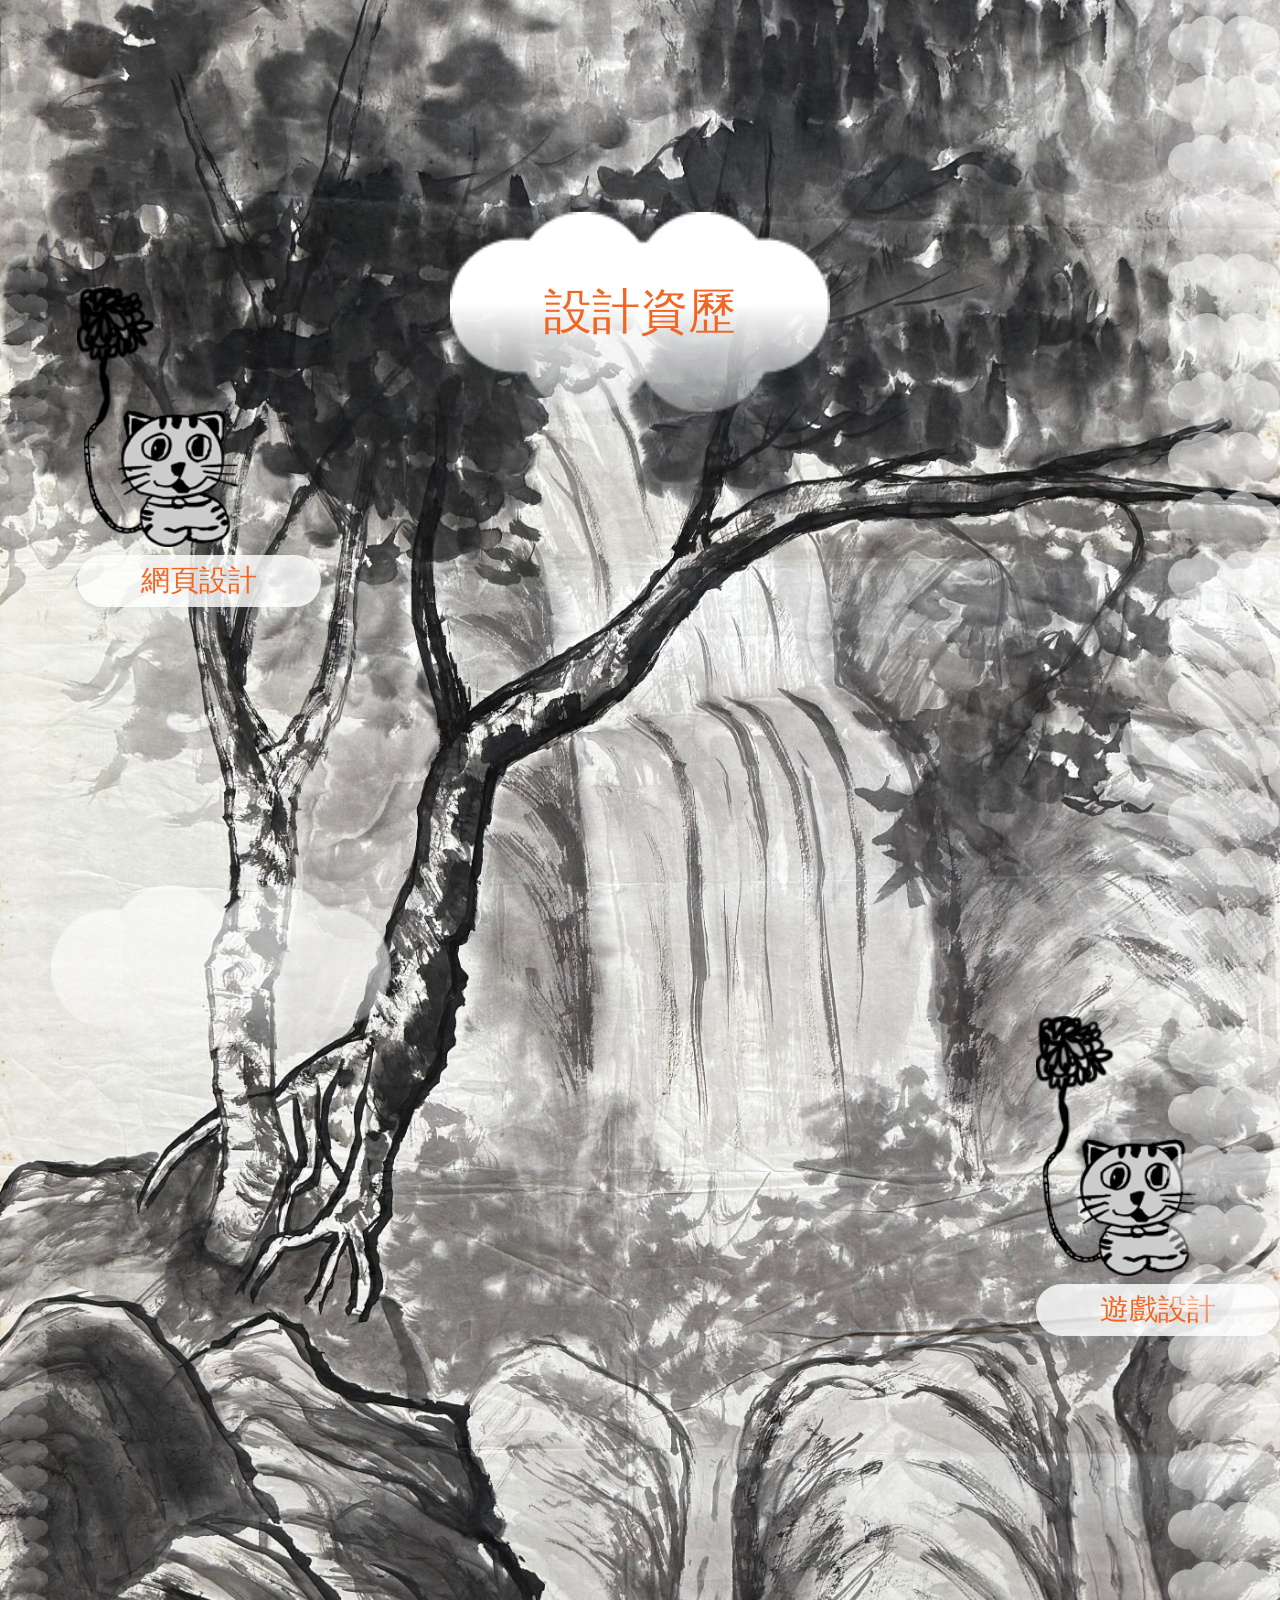
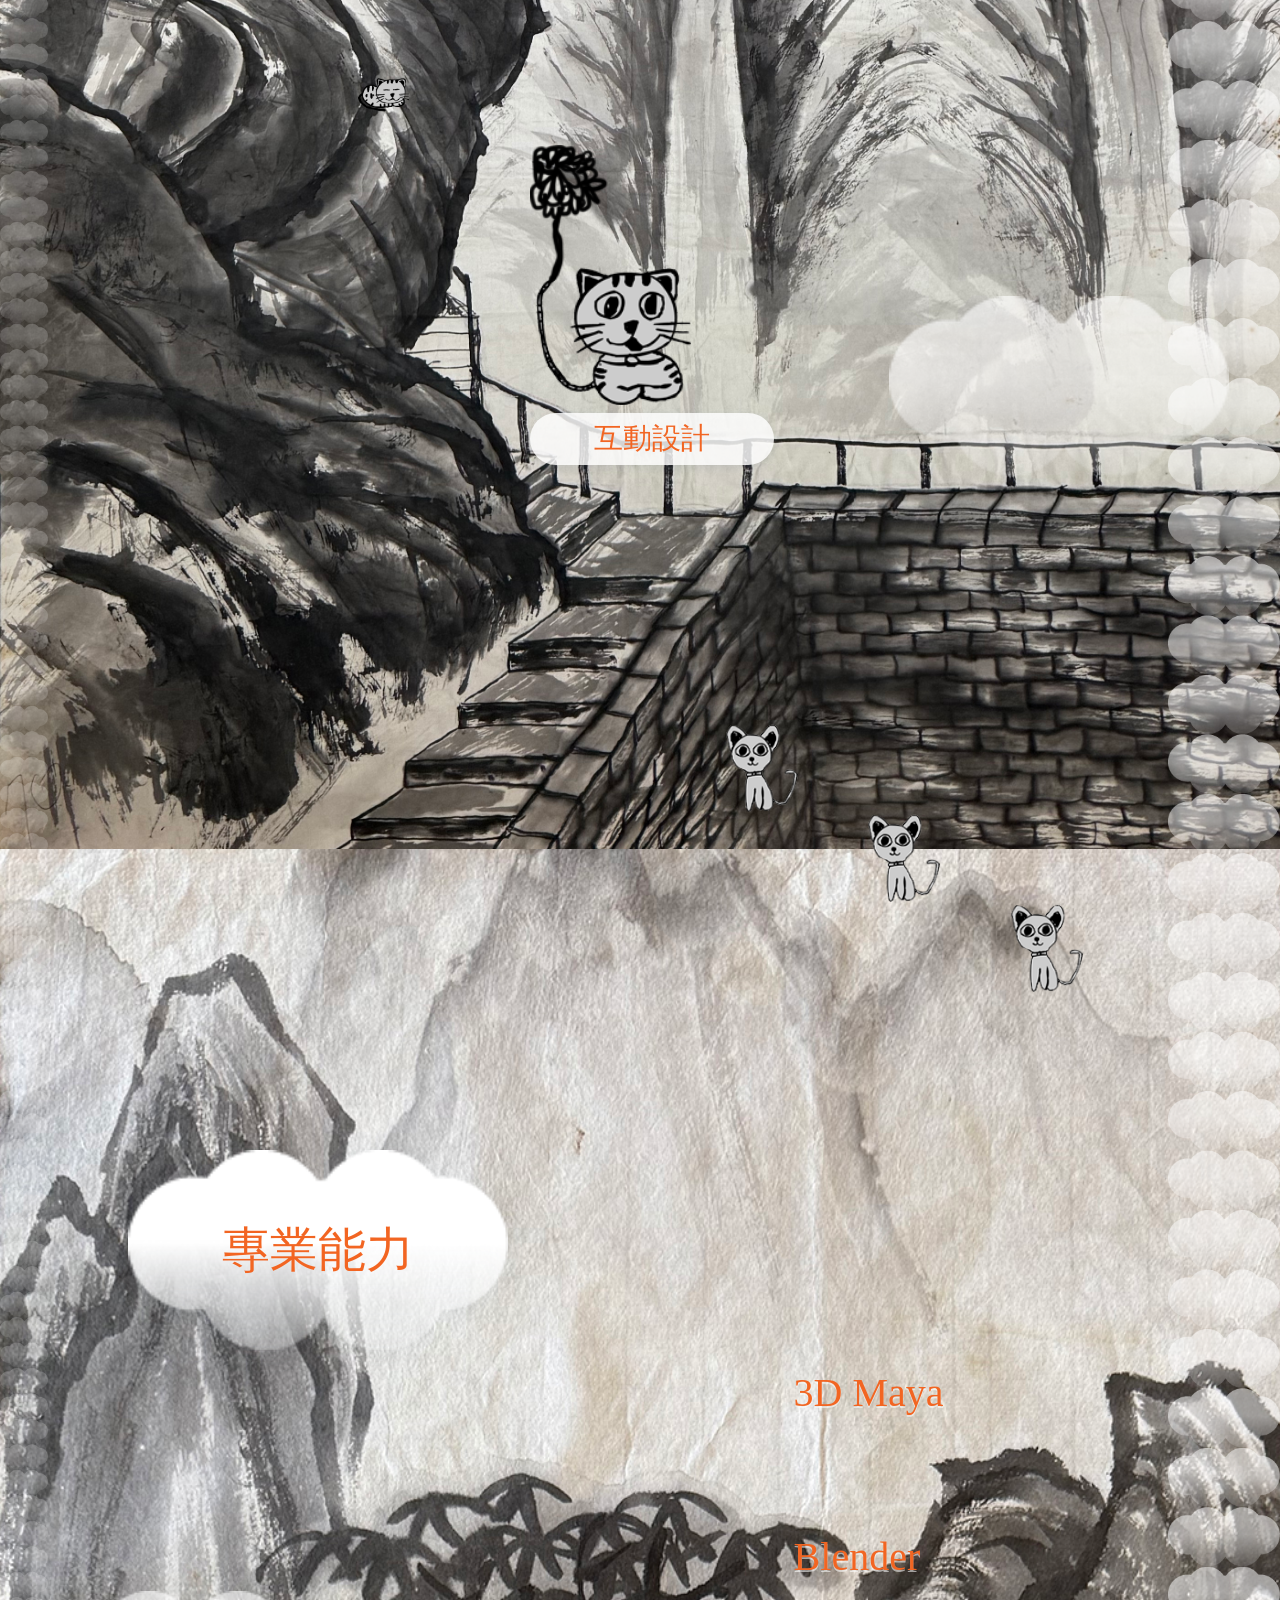
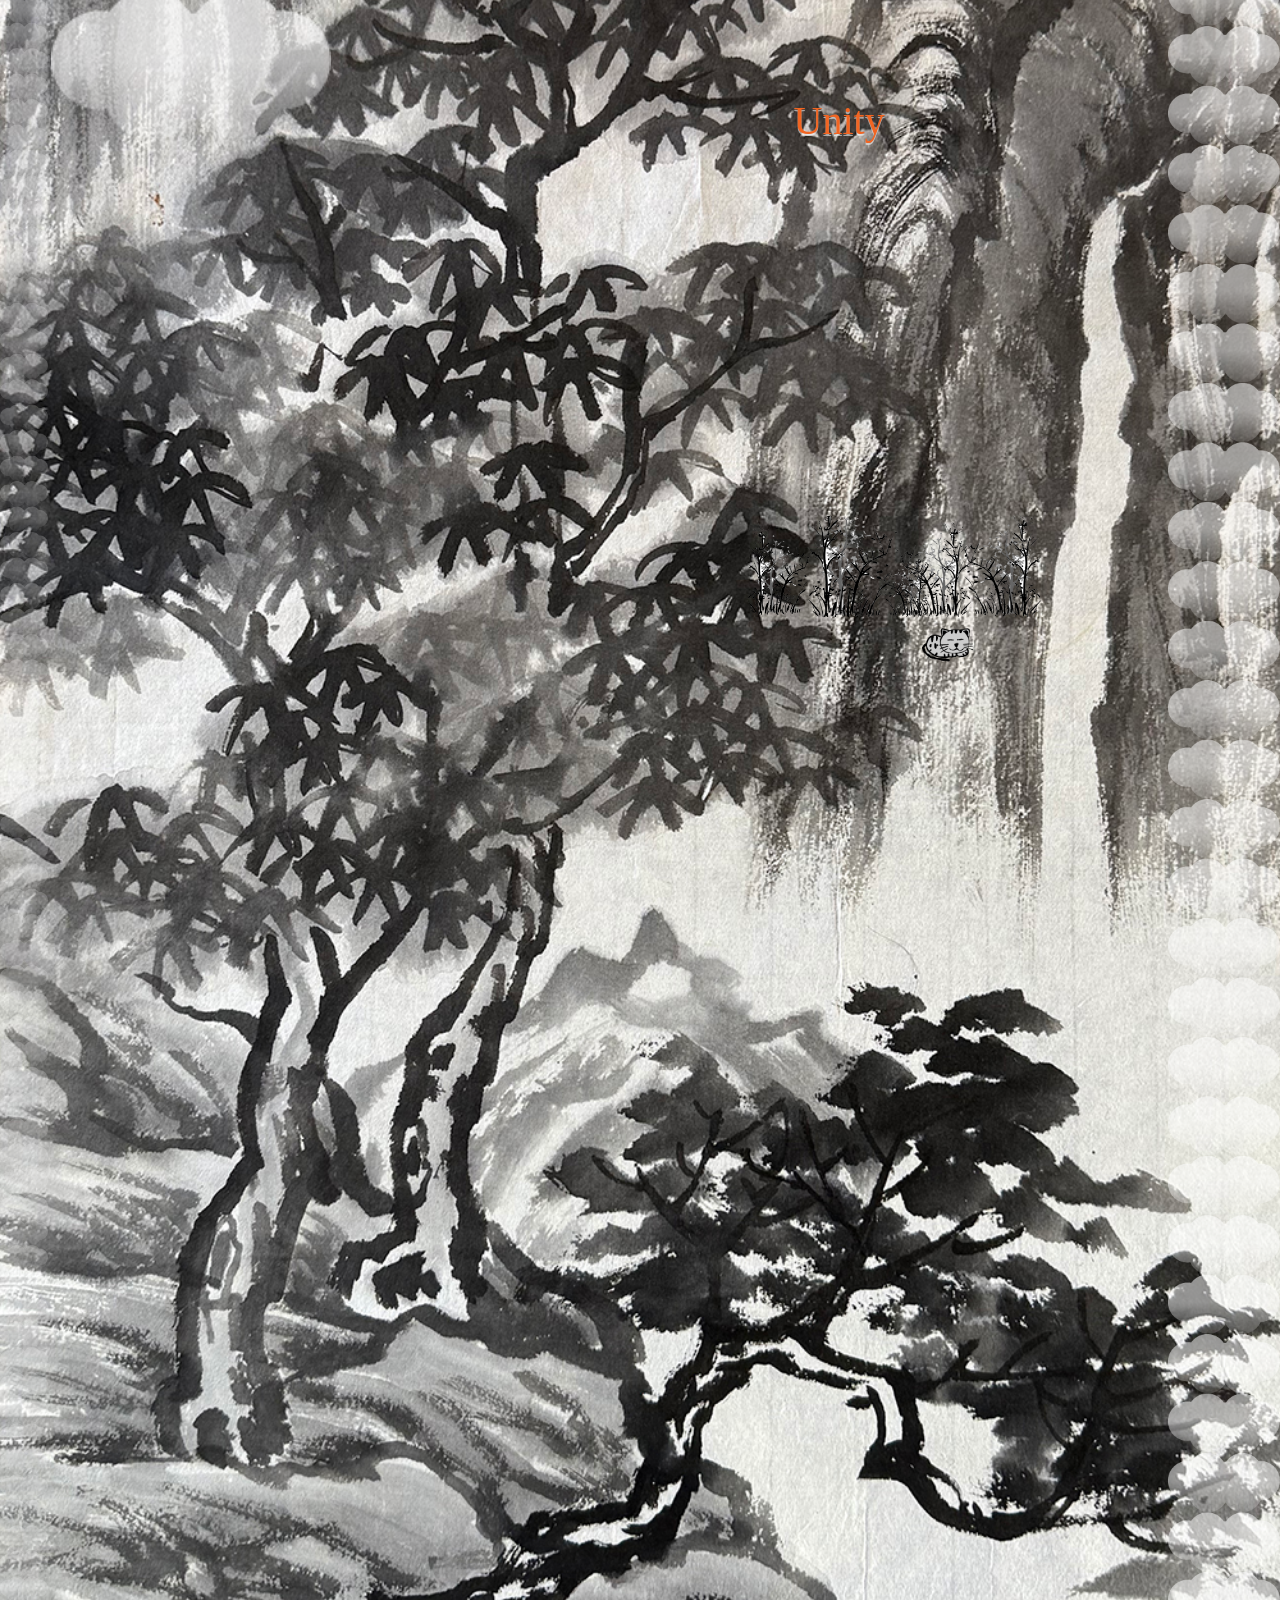
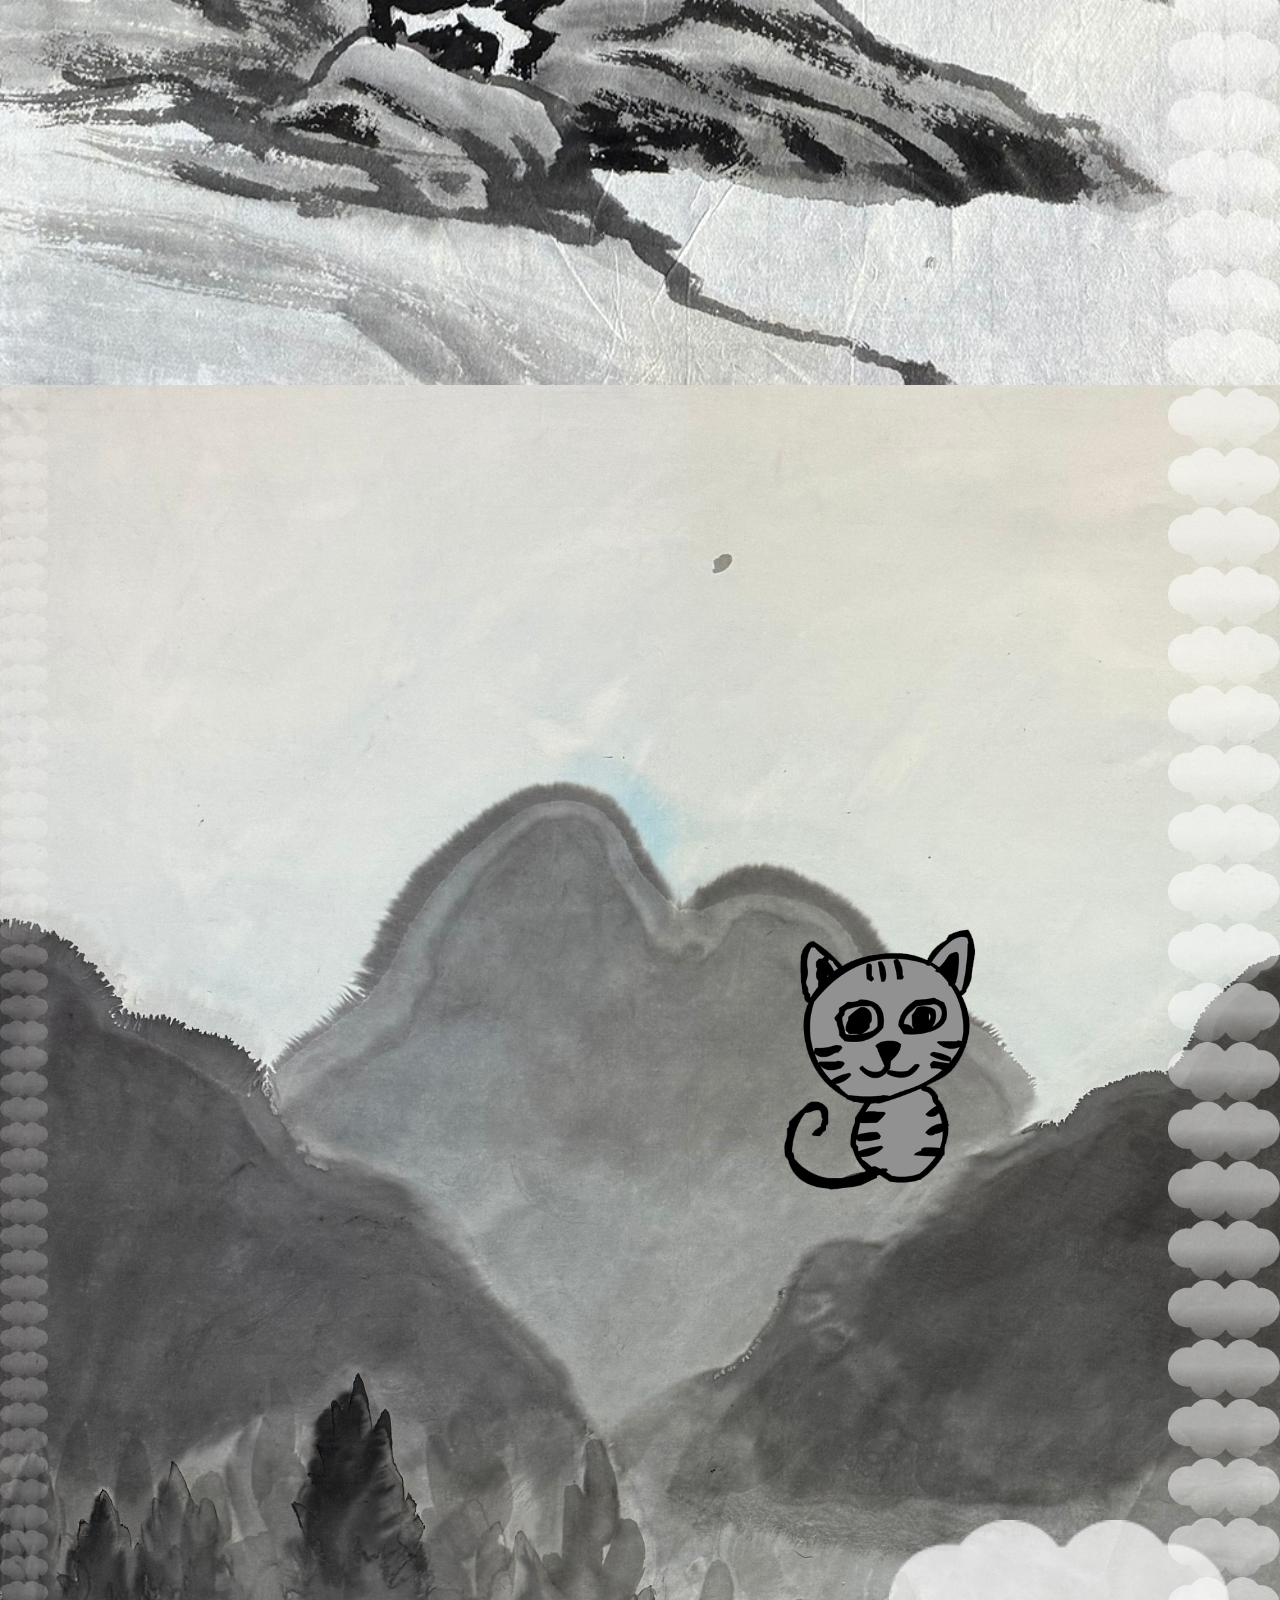
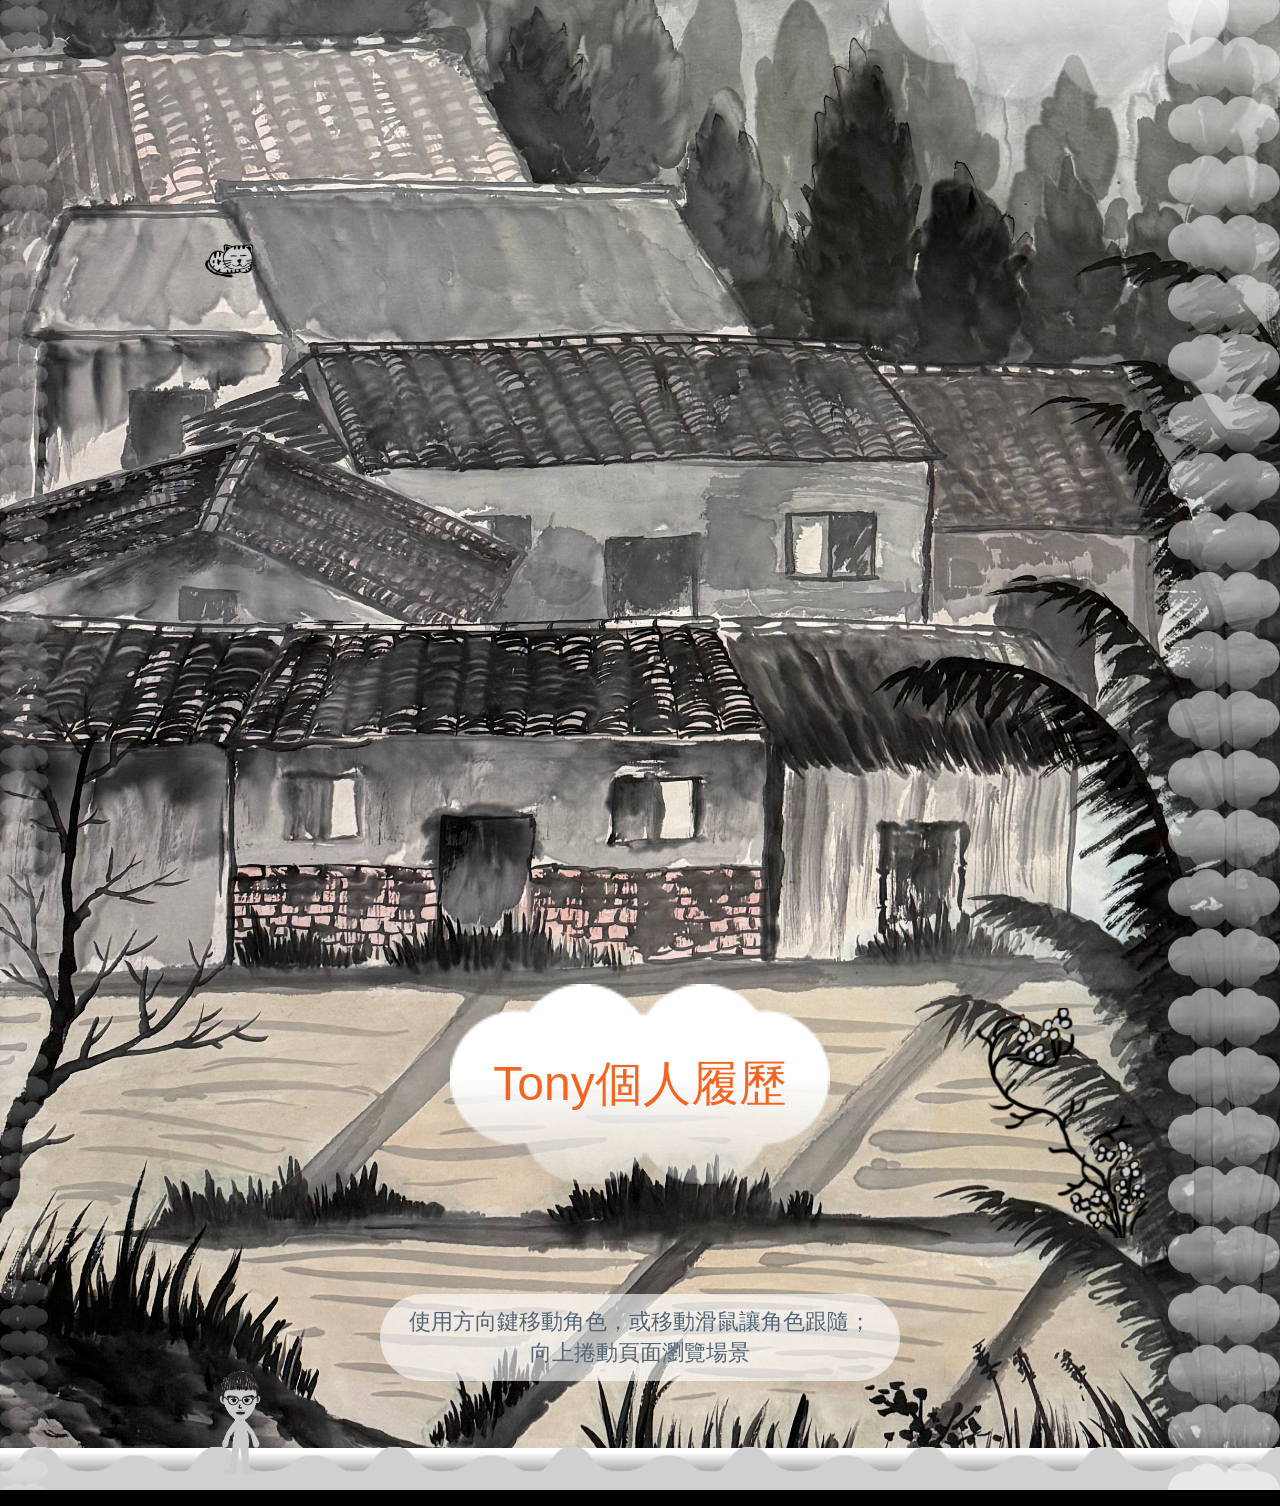
==== commit c7f8d5c4: "new" ====
--- a/index.html
+++ b/index.html
@@ -247,6 +247,16 @@
 	});
 	sceneLength = Math.max(width * 5.02, backgroundHeight);
 	var sceneScale = sceneLength / 5.02;
+	var backgroundHeights = [];
+	$("#Bg .scene-background").each(function()
+	{
+		backgroundHeights.push(width * parseFloat(this.getAttribute("height")) /
+			parseFloat(this.getAttribute("width")));
+	});
+	var secondLayerTop = sceneLength - backgroundHeights[0] - backgroundHeights[1];
+	var secondLayerHeight = backgroundHeights[1];
+	var thirdLayerTop = secondLayerTop - backgroundHeights[2];
+	var fourthLayerTop = thirdLayerTop - backgroundHeights[3];
 
 	if (sceneElements.length === 0)
 	{
@@ -277,7 +287,22 @@
 		var top = sceneLength - item.progress * sceneScale - item.element.offsetHeight;
 		var left = item.crossAxis * width;
 
-		if (id.indexOf("Cloud") === 0 && !/^bg_Cloud/.test(id))
+		if (id === "Cloud2")
+		{
+			left = width * 0.1;
+			top = secondLayerTop + secondLayerHeight * 0.11;
+		}
+		else if (id === "Cloud3")
+		{
+			left = (width - item.element.offsetWidth) / 2;
+			top = thirdLayerTop + backgroundHeights[2] * 0.11;
+		}
+		else if (id === "Cloud4")
+		{
+			left = (width - item.element.offsetWidth) / 2;
+			top = fourthLayerTop + backgroundHeights[3] * 0.11;
+		}
+		else if (id.indexOf("Cloud") === 0 && !/^bg_Cloud/.test(id))
 		{
 			left = (width - item.element.offsetWidth) / 2;
 			if (id === "Cloud1")
@@ -295,8 +320,13 @@
 		else if (/^content[123]$/.test(id))
 		{
 			var skillNumber = parseInt(id.replace("content", ""), 10);
-			left = (width - item.element.offsetWidth) / 2;
-			top += 235 + (skillNumber - 1) * 70;
+			var skillOffsets = width < 740
+				? [0.34, 0.43, 0.52]
+				: [0.19, 0.25, 0.31];
+			left = width < 740
+				? (width - item.element.offsetWidth) / 2
+				: width * 0.62;
+			top = secondLayerTop + secondLayerHeight * skillOffsets[skillNumber - 1];
 		}
 		else if (id === "Player")
 		{
@@ -325,15 +355,23 @@
 		{
 			left = width * 0.56;
 		}
-		else if (/^FlyPig[1-7]$/.test(id))
-		{
-			left = id === "FlyPig1" || id === "FlyPig3" || id === "FlyPig5" || id === "FlyPig7"
+		else if (/^FlyPig[1-3]$/.test(id))
+		{
+			var designNumber = parseInt(id.replace("FlyPig", ""), 10);
+			var designLayerPositions = [0.14, 0.43, 0.72];
+			var designLayerLefts = [
+				width * 0.06,
+				width - item.element.offsetWidth - 24,
+				(width - item.element.offsetWidth) / 2
+			];
+			left = designLayerLefts[designNumber - 1];
+			top = thirdLayerTop + backgroundHeights[2] * designLayerPositions[designNumber - 1];
+		}
+		else if (/^FlyPig[4-7]$/.test(id))
+		{
+			left = id === "FlyPig5" || id === "FlyPig7"
 				? width * 0.06
 				: width - item.element.offsetWidth - 24;
-			if (/^FlyPig[1-3]$/.test(id))
-			{
-				top += 260;
-			}
 		}
 		else if (id === "Cave")
 		{
--- a/style.css
+++ b/style.css
@@ -194,6 +194,14 @@
     font-size:clamp(1.7rem, 5.4vw, 3rem);
     text-align:center;
     white-space:normal;
+}
+
+body.vertical-layout #Cloud2 .title,
+body.vertical-layout #content1,
+body.vertical-layout #content2,
+body.vertical-layout #content3 {
+    font-family:"Kaiti TC", "BiauKai", "DFKai-SB", "STKaiti", "KaiTi", serif;
+    font-weight:500;
 }
 
 body.vertical-layout #content1,
